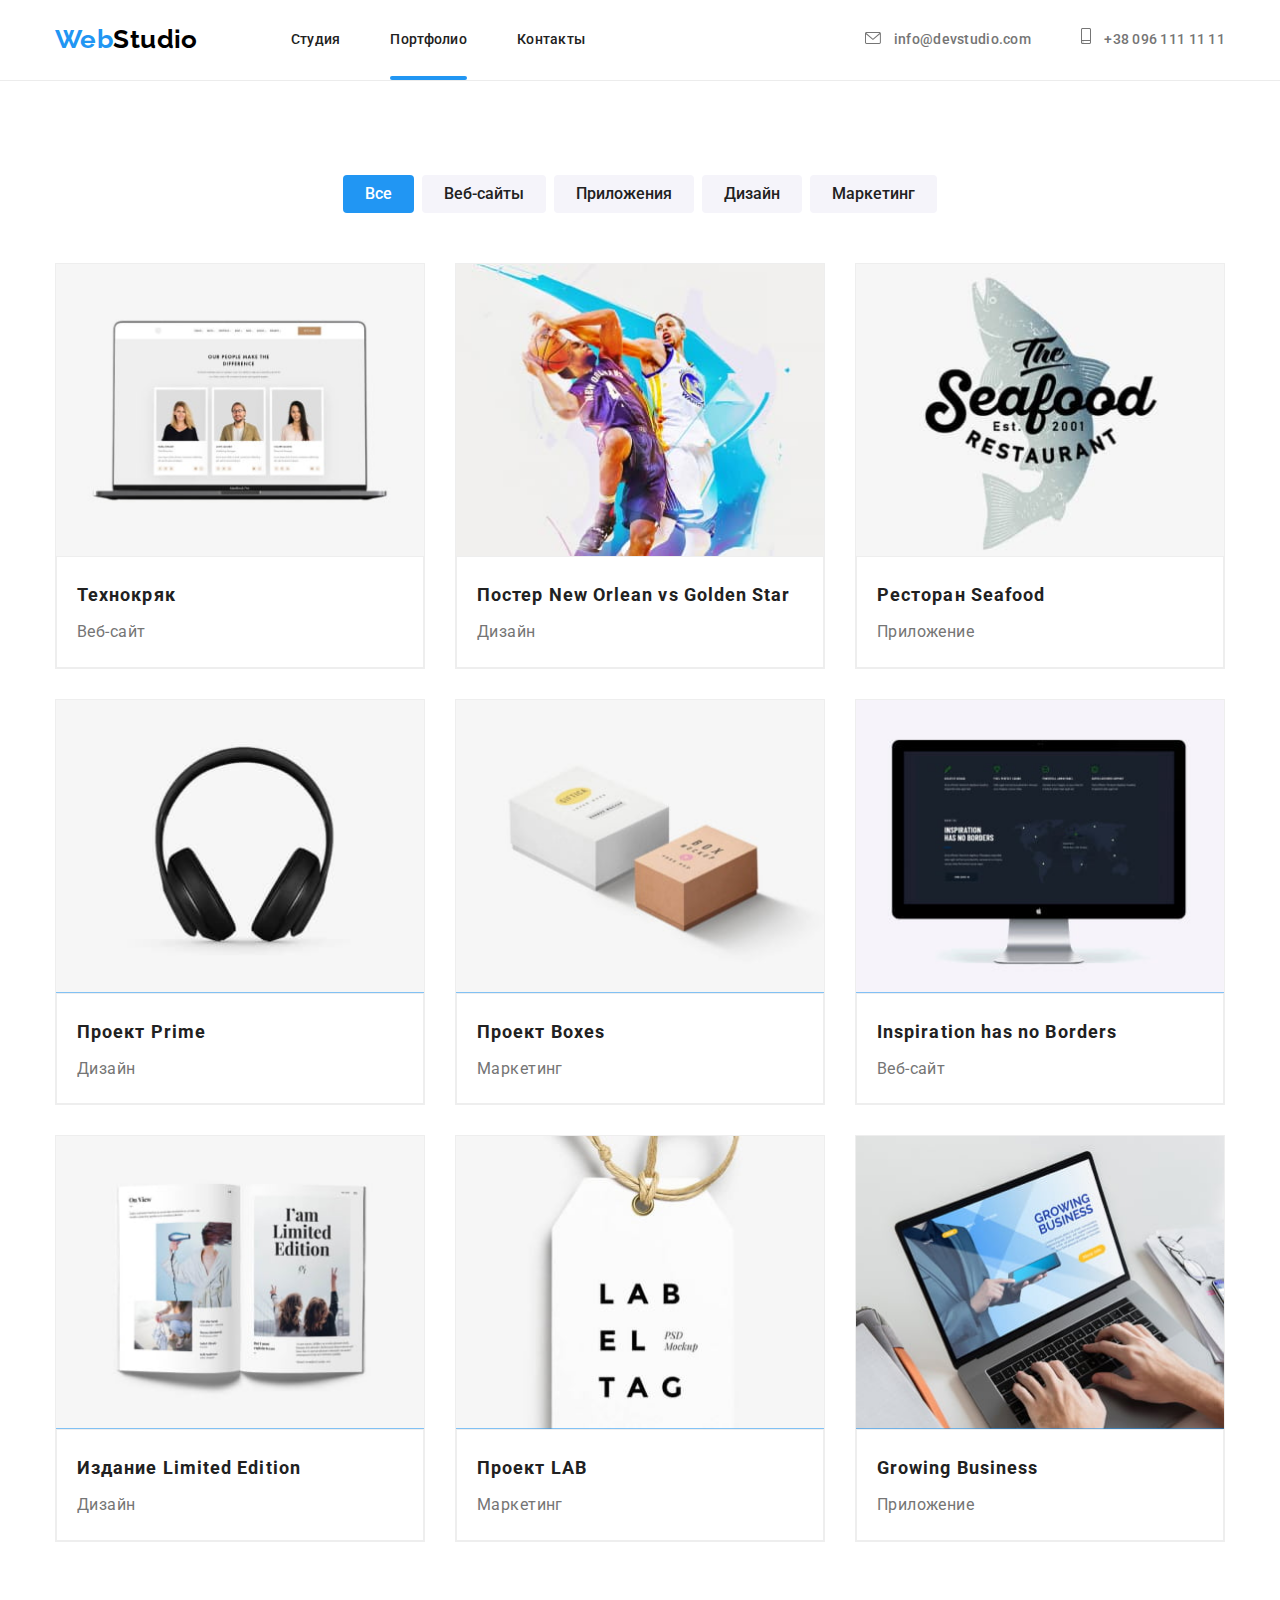
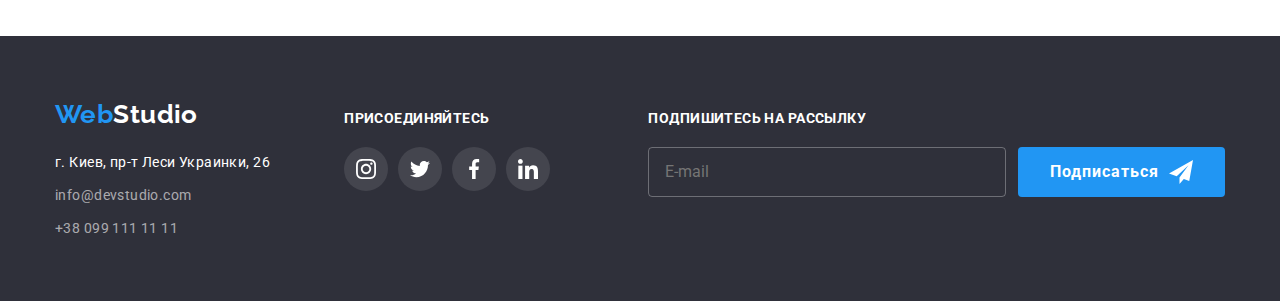
==== portfolio.html @ 7aaf007e "adds last files" ====
<!DOCTYPE html>
<html lang="ru">

<head>
    <meta charset="UTF-8">
    <meta http-equiv="X-UA-Compatible" content="IE=edge">
    <meta name="viewport" content="width=device-width, initial-scale=1.0">
    <title>Портфолио</title>
    <link rel="preconnect" href="https://fonts.gstatic.com">
    <link href="https://fonts.googleapis.com/css2?family=Raleway:wght@700&family=Roboto:wght@400;500;700;900&display=swap"
        rel="stylesheet" />
    <link rel="stylesheet" href="https://cdnjs.cloudflare.com/ajax/libs/modern-normalize/0.2.0/modern-normalize.min.css" />
    <link rel="stylesheet" href="./css/main.min.css" />
</head>

<body>
<!--Шапка сайта-->
<header class="header">
    <div class="container header-content">
        <nav class="all-nav">
            <a class="logo" href="./index.html"><span class="logo--web">Web</span>Studio</a>
            <ul class="list nav-list">
                <li class="nav-list__item"><a href="./index.html" class="nav-list__link link">Студия</a>
                </li>
                <li class="nav-list__item"><a href="./portfolio.html" class="nav-list__link link link--current">Портфолио</a></li>
                <li class="nav-list__item"><a href="" class="nav-list__link link">Контакты</a></li>
            </ul>
        </nav>

        <ul class="list contacts-list">
            <li class="contacts-list__item"><a class="contacts contacts-list__link" href="mailto:info@devstudio.com">
                    <svg class="contacts-list__icon" width="16px" height="12px">
                        <use href="./images/sprite.svg#icon-envelope"></use>
                    </svg>
                    info@devstudio.com</a></li>
            <li class="contacts-list__item"><a class="contacts contacts-list__link" href="tel:+380961111111">
                    <svg class="contacts-list__icon" width="10px" height="16px">
                        <use href="./images/sprite.svg#icon-tel"></use>
                    </svg>
                    +38 096 111 11 11</a></li>
        </ul>
    </div>
</header>

<main>
    <section class="section">
        <div class="container">
            <h1 class="visually-hidden">Портфолио</h1>
            <ul class="list filter">
                <li class="filter__item"><button class="button--filter button-current" type="button">Все</button></li>
                <li class="filter__item"><button class="button--filter" type="button">Веб-сайты</button></li>
                <li class="filter__item"><button class="button--filter" type="button">Приложения</button></li>
                <li class="filter__item"><button class="button--filter" type="button">Дизайн</button></li>
                <li class="filter__item"><button class="button--filter" type="button">Маркетинг</button></li>
            </ul>
            <ul class="list portfolio-list">
                <li class="portfolio">
                    <a class="portfolio__link" href="">
                        <div class="portfolio__img">
                            <img src="./images/portfolio/img1.jpg" alt="" width="370">
                        <div class="portfolio__overlay">
                            <p class="portfolio__overlay-text">
                                Технокряк это современная площадка распространения коронавируса. Компании используют эту платформу для цифрового
                                шпионажа и атак на защищённые сервера конкурентов.
                            </p>
                        </div>
                        </div>
                       
                        
                        <div class="portfolio__footer">
                            <h2 class="portfolio__name">Технокряк</h2>
                            <p class="portfolio__description">Веб-сайт</p>
                        </div>
                    </a>
                </li>
                <li class="portfolio">
                    <a class="portfolio__link" href="">
                        <div class="portfolio__img">
                            <img src="./images/portfolio/img2.jpg" alt="" width="370">
                            <div class="portfolio__overlay">
                                <p class="portfolio__overlay-text">
                                    Технокряк это современная площадка распространения коронавируса. Компании используют эту платформу для
                                    цифрового
                                    шпионажа и атак на защищённые сервера конкурентов.
                                </p>
                            </div>
                        </div>
                        <div class="portfolio__footer">
                            <h2 class="portfolio__name">Постер New Orlean vs Golden Star</h2>
                            <p class="portfolio__description">Дизайн</p>
                        </div>
                   </a>
                </li>
                <li class="portfolio">
                    <a class="portfolio__link" href="">
                        <div class="portfolio__img">
                            <img src="./images/portfolio/img3.jpg" alt="" width="370">
                            <div class="portfolio__overlay">
                                <p class="portfolio__overlay-text">
                                    Технокряк это современная площадка распространения коронавируса. Компании используют эту платформу для
                                    цифрового
                                    шпионажа и атак на защищённые сервера конкурентов.
                                </p>
                            </div>
                        </div>
                        <div class="portfolio__footer">
                            <h2 class="portfolio__name">Ресторан Seafood</h2>
                            <p class="portfolio__description">Приложение</p>
                        </div>
                       
                    </a>
                </li>
                <li class="portfolio">
                    <a class="portfolio__link" href="">
                        <div class="portfolio__img">
                            <img src="./images/portfolio/img4.jpg" alt="" width="370">
                            <div class="portfolio__overlay">
                                <p class="portfolio__overlay-text">
                                    Технокряк это современная площадка распространения коронавируса. Компании используют эту платформу для
                                    цифрового
                                    шпионажа и атак на защищённые сервера конкурентов.
                                </p>
                            </div>
                        </div>
                        <div class="portfolio__footer">
                            <h2 class="portfolio__name">Проект Prime</h2>
                            <p class="portfolio__description">Дизайн</p>
                        </div>
                        
                    </a>
                </li>
                <li class="portfolio">
                    <a class="portfolio__link" href="">
                        <div class="portfolio__img">
                            <img src="./images/portfolio/img5.jpg" alt="" width="370">
                            <div class="portfolio__overlay">
                                <p class="portfolio__overlay-text">
                                    Технокряк это современная площадка распространения коронавируса. Компании используют эту платформу для
                                    цифрового
                                    шпионажа и атак на защищённые сервера конкурентов.
                                </p>
                            </div>
                        </div>
                        <div class="portfolio__footer">
                            <h2 class="portfolio__name">Проект Boxes</h2>
                            <p class="portfolio__description">Маркетинг</p>
                        </div>
                        
                    </a>
                </li>
                <li class="portfolio">
                    <a class="portfolio__link" href="">
                        <div class="portfolio__img">
                            <img src="./images/portfolio/img6.jpg" alt="" width="370">
                            <div class="portfolio__overlay">
                                <p class="portfolio__overlay-text">
                                    Технокряк это современная площадка распространения коронавируса. Компании используют эту платформу для
                                    цифрового
                                    шпионажа и атак на защищённые сервера конкурентов.
                                </p>
                            </div>
                        </div>
                        <div class="portfolio__footer">
                            <h2 class="portfolio__name">Inspiration has no Borders</h2>
                            <p class="portfolio__description">Веб-сайт</p>
                        </div>
                        
                    </a>
                </li>
                <li class="portfolio">
                    <a class="portfolio__link" href="">
                        <div class="portfolio__img">
                            <img src="./images/portfolio/img7.jpg" alt="" width="370">
                            <div class="portfolio__overlay">
                                <p class="portfolio__overlay-text">
                                    Технокряк это современная площадка распространения коронавируса. Компании используют эту платформу для
                                    цифрового
                                    шпионажа и атак на защищённые сервера конкурентов.
                                </p>
                            </div>
                        </div>
                        <div class="portfolio__footer">
                            <h2 class="portfolio__name">Издание Limited Edition</h2>
                            <p class="portfolio__description">Дизайн</p>
                        </div>
                        
                    </a>
                </li>
                <li class="portfolio">
                    <a class="portfolio__link" href="">
                        <div class="portfolio__img">
                            <img src="./images/portfolio/img8.jpg" alt="" width="370">
                            <div class="portfolio__overlay">
                                <p class="portfolio__overlay-text">
                                    Технокряк это современная площадка распространения коронавируса. Компании используют эту платформу для
                                    цифрового
                                    шпионажа и атак на защищённые сервера конкурентов.
                                </p>
                            </div>
                        </div>
                        <div class="portfolio__footer">
                            <h2 class="portfolio__name">Проект LAB</h2>
                            <p class="portfolio__description">Маркетинг</p>
                        </div>
                        
                    </a>
                </li>
                <li class="portfolio">
                    <a class="portfolio__link" href="">
                        <div class="portfolio__img">
                            <img src="./images/portfolio/img9.jpg" alt="" width="370">
                            <div class="portfolio__overlay">
                                <p class="portfolio__overlay-text">
                                    Технокряк это современная площадка распространения коронавируса. Компании используют эту платформу для
                                    цифрового
                                    шпионажа и атак на защищённые сервера конкурентов.
                                </p>
                            </div>
                        </div>
                        <div class="portfolio__footer">
                            <h2 class="portfolio__name">Growing Business</h2>
                            <p class="portfolio__description">Приложение</p>
                        </div>
                        
                    </a>
                </li>
            </ul>
        </div>
    </section>
</main>


<!--Подвал сайта-->
<footer class="footer">
    <div class="container our-contacts">
        <div>
            <a class="logo--footer" href="./index.html"><span class="logo--web">Web</span>Studio</a>
            <address class="address">г. Киев, пр-т Леси Украинки, 26</address>
            <ul class="list">
                <li class="address__item"><a class="address__contacts"
                        href="mailto:info@devstudio.com">info@devstudio.com</a>
                </li>
                <li class="address__item"><a class="address__contacts" href="tel:+380991111111">+38 099 111 11 11</a>
                </li>
            </ul>
        </div>
        <div class="social-networks">
            <h2 class="join">присоединяйтесь</h2>
            <ul class="list social-networks__list">
                <li class="social-networks__item">
                    <a class="social-networks__link" href="" aria-label="Ссылка на instagram" target="blank"
                        rel="noreferrer noopener">
                        <svg class="social-networks__icon" width="20px" height="20px">
                            <use href="./images/sprite.svg#icon-instagram-2"></use>
                        </svg>
                    </a>
                </li>
                <li class="social-networks__item">
                    <a class="social-networks__link" href="" aria-label="Ссылка на twitter" target="blank"
                        rel="noreferrer noopener">
                        <svg class="social-networks__icon" width="20px" height="20px">
                            <use href="./images/sprite.svg#icon-twitter-2"></use>
                        </svg>
                    </a>
                </li>
                <li class="social-networks__item">
                    <a class="social-networks__link" href="" aria-label="Ссылка на facebook" target="blank"
                        rel="noreferrer noopener">
                        <svg class="social-networks__icon" width="20px" height="20px">
                            <use href="./images/sprite.svg#icon-facebook-2"></use>
                        </svg>
                    </a>
                </li>
                <li class="social-networks__item">
                    <a class="social-networks__link" href="" aria-label="Ссылка на linkedin" target="blank"
                        rel="noreferrer noopener">
                        <svg class="social-networks__icon" width="20px" height="20px">
                            <use href="./images/sprite.svg#icon-linkedin-2"></use>
                        </svg>
                    </a>
                </li>
            </ul>

        </div>
        <div class="subscribe">
            <h2 class="join"> Подпишитесь на рассылку</h2>
            <form class="subs-form">
                <input class="subs-form__input" type="email" name="email" placeholder="E-mail" required />
                <button class="button button--subs" type="submit">Подписаться
                    <svg class="subs-form__icon" width="24px" height="24px">
                        <use href="./images/second-sprite.svg#icon-send"></use>
                    </svg>

                </button>

            </form>
        </div>
    </div>
</footer>
</body>

</html>
---- css/main.min.css ----
:root{--main-text-color: #757575;--title-color: #212121;--background-text-color: #ffffff;--special-text-color: #2196f3;--white-bg-color: #ffffff;--dark-bg-color: #2f303a;--second-bg-color: #f5f4fa;--third-bg-color: #2196f3;--icon-color: #afb1b8}html{box-sizing:border-box}*,*::before,*::after{box-sizing:inherit}body{font-family:'Roboto', sans-serif;font-style:normal;font-weight:400;font-size:14px;line-height:1.71;letter-spacing:0.03em;background-color:var(--white-bg-color);color:var(--main-text-color)}h1,h2,h3,h4,h5,h6,p{margin-top:0}p{margin:0}img{display:block;max-width:100%;height:auto}a{text-decoration:none;color:var(--main-text-color)}.visually-hidden{position:absolute !important;clip:rect(1px 1px 1px 1px);clip:rect(1px, 1px, 1px, 1px);padding:0 !important;border:0 !important;height:1px !important;width:1px !important;overflow:hidden;margin:0}.list{margin-top:0;margin-bottom:0;padding-left:0;list-style:none}.hero__title,.benefits-list__header{text-transform:uppercase}.container{width:1200px;padding-right:15px;padding-left:15px;margin-right:auto;margin-left:auto}.section{padding-top:94px;padding-bottom:94px}.section-title{font-size:36px;line-height:1.16;text-align:center;margin-bottom:50px;color:var(--title-color)}.header{border-bottom:1px solid #ececec}.header-content{display:flex;align-items:center}.all-nav{display:flex}.nav-list{display:flex;margin-left:93px}.nav-list__link{display:block;padding-top:32px;padding-bottom:32px}.nav-list__item:not(:last-child){margin-right:50px}.link{color:var(--title-color);transition:color 250ms cubic-bezier(0.4, 0, 0.2, 1)}.link--current{position:relative}.link--current::after{position:absolute;left:0;bottom:0;content:'';width:100%;height:4px;background-color:var(--third-bg-color);border-radius:2px}.contacts-list{display:flex;margin-left:auto}.contacts-list__item:not(:last-child){margin-right:50px}.link,.contacts{font-weight:500;font-size:14px;line-height:1.14;letter-spacing:0.02em;text-decoration:none}.link:hover,.link:focus,.contacts:hover,.contacts:focus{color:var(--special-text-color)}.contacts-list__link{color:inherit;padding-top:32px;padding-bottom:32px;transition:color 250ms cubic-bezier(0.4, 0, 0.2, 1)}.contacts-list__icon{margin-right:10px;display:inline-flex;fill:currentColor;transition:fill 250ms cubic-bezier(0.4, 0, 0.2, 1)}.contacts-list__icon:hover,.contacts-list__icon:focus{fill:var(--special-text-color)}.logo{display:block;padding-top:24px;padding-bottom:25px;color:#000000}.logo--web{color:var(--special-text-color)}.logo--footer{color:var(--white-bg-color)}.logo,.logo--footer{font-family:'Raleway', sans-serif;font-weight:700;font-size:26px;line-height:1.19;text-decoration:none}.hero{text-align:center;padding-top:200px;padding-bottom:200px;background-color:var(--dark-bg-color)}.overlay{max-width:1600px;height:600px;background-image:linear-gradient(to right, rgba(47,48,58,0.4), rgba(47,48,58,0.4)),url(../images/bg-img.jpg);background-position:center;margin-left:auto;margin-right:auto}.hero__title{font-weight:900;font-size:44px;line-height:1.36;text-align:center;letter-spacing:0.06em;color:var(--background-text-color);width:696px;margin:0 auto 30px}.benefits-list{display:flex}.benefits-list__item{width:270px}.benefits-list__item::before{content:'';display:block;height:120px;background-size:70px 70px;background-repeat:no-repeat;background-position:center;background-color:var(--second-bg-color);margin-bottom:30px}.benefits-list__item:not(:last-child){margin-right:30px}.icon-antenna::before{background-image:url(../images/icons/antenna.svg)}.icon-clock::before{background-image:url(../images/icons/clock.svg)}.icon-diagram::before{background-image:url(../images/icons/diagram.svg)}.icon-astronaut::before{background-image:url(../images/icons/astronaut.svg)}.benefits-list__header{font-size:14px;line-height:1.14;margin-bottom:10px;color:var(--title-color)}.work-examples{padding-bottom:94px}.work-examples__list{display:flex}.work-examples__item:not(:last-child){margin-right:30px}.work-examples__item{position:relative}.work-examples__text-box{position:absolute;width:370px;height:70px;bottom:0;left:0;background-color:rgba(47,48,58,0.8)}.work-examples__text{font-weight:bold;font-size:14px;line-height:1.14;text-align:center;text-transform:uppercase;color:var(--background-text-color);padding-top:27px;padding-bottom:27px}.team__list{display:flex}.team__item{background-color:var(--white-bg-color);text-align:center;box-shadow:0px 1px 3px rgba(0,0,0,0.12),0px 1px 1px rgba(0,0,0,0.14),0px 2px 1px rgba(0,0,0,0.2);border-radius:0px 0px 4px 4px}.team__item:not(:last-child){margin-right:30px}.team__name{font-weight:500;font-size:16px;padding-bottom:10px;margin:0;color:var(--title-color)}.team__position{font-size:16px}.team__footer{padding-top:30px;padding-bottom:30px}.team{background-color:var(--second-bg-color)}.team__name,.team__position{line-height:1.18;text-align:center}.social-links{margin-top:16px;display:inline-flex}.social-links__link{display:flex;justify-content:center;align-items:center;width:44px;height:44px;border-radius:50%;transition:background-color 250ms cubic-bezier(0.4, 0, 0.2, 1)}.social-links__link:hover,.social-links__link:focus{background-color:var(--third-bg-color);outline:none}.social-links__icon{fill:var(--icon-color);transition:fill 250ms cubic-bezier(0.4, 0, 0.2, 1)}.social-links__item:not(:last-child){margin-right:10px}.social-links__link:hover .social-links__icon,.social-links__link:focus .social-links__icon{fill:var(--white-bg-color);outline:none}.clients-list{display:flex}.clients-list__link{display:flex;justify-content:center;align-items:center;width:170px;height:90px;border:1px solid var(--icon-color);border-radius:4px;transition:border 250ms cubic-bezier(0.4, 0, 0.2, 1)}.clients-list__link:hover,.clients-list__link:focus{border:1px solid var(--third-bg-color);outline:none}.clients-list__icon{fill:var(--icon-color);transition:fill 250ms cubic-bezier(0.4, 0, 0.2, 1)}.clients-list__item:not(:last-child){margin-right:30px}.clients-list__link:hover .clients-list__icon,.clients-list__link:focus .clients-list__icon{fill:var(--third-bg-color)}.footer{padding-top:60px;padding-bottom:60px;background-color:var(--dark-bg-color)}.join{font-size:14px;line-height:1.14;text-transform:uppercase;margin-bottom:20px;color:var(--background-text-color)}.address{font-style:normal;color:var(--background-text-color);margin-top:20px}.address__contacts{color:rgba(255,255,255,0.6);text-decoration:none;transition:color 250ms cubic-bezier(0.4, 0, 0.2, 1)}.address__contacts:hover,.address__contacts:focus{color:var(--special-text-color)}.address__item{margin-top:9px}.our-contacts{display:flex;align-items:baseline;justify-content:space-between}.social-networks{margin-left:70px;padding-top:15px}.social-networks__list{display:inline-flex}.social-networks__link{display:flex;justify-content:center;align-items:center;width:44px;height:44px;border-radius:50%;background-color:rgba(255,255,255,0.1);transition:background-color 250ms cubic-bezier(0.4, 0, 0.2, 1)}.social-networks__link:hover,.social-networks__link:focus{background-color:var(--third-bg-color)}.social-networks__item:not(:last-child){margin-right:10px}.social-networks__icon,.subs-form__icon{fill:var(--white-bg-color)}.subscribe{margin-left:94px;padding-top:15px}.subs-form{display:flex}.subs-form__input{margin-right:12px;padding-bottom:15px;padding-top:15px;padding-left:16px;width:358px;height:50px;font-size:16px;line-height:1.25;background-color:transparent;color:var(--background-text-color);border:1px solid rgba(255,255,255,0.3);border-radius:4px}.button--subs{display:flex;align-items:center}.subs-form__icon{margin-left:10px}.backdrop{position:fixed;top:0;left:0;width:100%;height:100%;background-color:rgba(0,0,0,0.2);opacity:1;transition:opacity 250ms cubic-bezier(0.4, 0, 0.2, 1)}.backdrop.is-hidden{opacity:0;pointer-events:none}.backdrop.is-hidden .modal{transform:translate(-50%, 100%);opacity:0}.modal{position:absolute;width:528px;height:581px;left:50%;top:50%;transform:translate(-50%, -50%);opacity:1;background-color:var(--white-bg-color);box-shadow:0px 1px 3px rgba(0,0,0,0.12),0px 1px 1px rgba(0,0,0,0.14),0px 2px 1px rgba(0,0,0,0.2);border-radius:4px;transition:opacity 250ms cubic-bezier(0.4, 0, 0.2, 1),transform 250ms cubic-bezier(0.4, 0, 0.2, 1)}.button--close{position:absolute;top:0;right:0;width:30px;height:30px;background-color:var(--white-bg-color);border:1px solid rgba(0,0,0,0.1);border-radius:50%;margin-left:auto;margin-right:8px;margin-top:8px}.button--close:hover,.button--close:focus{cursor:pointer}.close{color:#000000}.button--close:hover .close,.button--close:focus .close{color:var(--background-text-color)}.main-form{position:relative;align-items:center;padding:40px}.main-form__header{font-weight:bold;font-size:20px;line-height:1.15;text-align:center;color:#212121;margin-bottom:12px}.main-form__item{display:flex;flex-direction:column}.main-form__label{font-size:12px;line-height:1.16;letter-spacing:0.01em;color:#757575}.main-form__field{position:relative;margin-top:4px;margin-bottom:10px}.main-form__field:focus-within{fill:var(--third-bg-color)}.main-form__input:focus-within,textarea{border:1px solid #2196f3;outline-color:#2196f3}.main-form__icon{position:absolute;top:50%;left:12px;transform:translateY(-50%);transition:fill 250ms cubic-bezier(0.4, 0, 0.2, 1)}.main-form__input{width:100%;height:40px;padding-left:42px;border:1px solid rgba(33,33,33,0.2);box-sizing:border-box;border-radius:4px;transition:all 250ms cubic-bezier(0.4, 0, 0.2, 1)}textarea{width:100%;border-width:2px;border-radius:4px;padding:12px 16px;border-color:rgba(33,33,33,0.2);resize:none;margin-top:4px;margin-bottom:20px}textarea:placeholder-shown{font-size:14px;line-height:1.14;letter-spacing:0.01em;color:rgba(117,117,117,0.5)}.agreement{display:flex;flex-direction:column;align-items:center}.agreement__label{display:flex;align-items:center}.agreement__link{color:var(--special-text-color);text-decoration:underline}.agreement-text{margin-left:7px}.btn--send{margin-top:30px}.checkbox{position:absolute;width:1px;height:1px;margin:-1px;border:0;padding:0;clip:rect(0 0 0 0);overflow:hidden}.agreement__icon{display:inline-block;width:16px;height:15px;background-image:url(../images/icons/rect.svg);background-size:contain;background-origin:border-box;transition:all 250ms cubic-bezier(0.4, 0, 0.2, 1)}.checkbox:checked+.agreement__icon{display:inline-block;width:16px;height:15px;border-radius:4px;background-color:var(--third-bg-color);background-image:url(../images/icons/icon-check.svg);background-size:contain;background-origin:border-box}.filter{display:flex;justify-content:center;margin-bottom:50px}.filter__item{outline:none}.filter__item:not(:last-child){margin-right:8px}.portfolio-list{display:flex;flex-wrap:wrap;margin-right:-30px;margin-bottom:-30px}.portfolio{width:370px;margin-right:30px;margin-bottom:30px;flex-basis:calc((100% - 90px) / 3);border:1px solid #eeeeee;background:#ffffff;transition:box-shadow 250ms cubic-bezier(0.4, 0, 0.2, 1)}.portfolio:nth-child(3n){margin-right:0px}.portfolio__img{position:relative;overflow:hidden}.portfolio__overlay{display:inline-block;position:absolute;width:100%;height:100%;top:0;left:0;transform:translateY(100%);background-color:rgba(33,150,243,0.9);transition:transform 250ms cubic-bezier(0.4, 0, 0.2, 1)}.portfolio__overlay-text{font-size:18px;line-height:1.55;color:var(--background-text-color);padding:63px 24px 63px 24px}.portfolio:hover .portfolio__overlay,.portfolio:focus .portfolio__overlay{transform:translateY(0)}.portfolio__footer{border:1px solid #eeeeee;padding:20px 24px 20px 20px}.portfolio__name{font-size:18px;line-height:2;letter-spacing:0.06em;color:var(--title-color);margin-bottom:4px}.portfolio__description{font-size:16px;line-height:1.87}.portfolio:hover,.portfolio:focus,.portfolio__link:hover,.portfolio__link:focus{box-shadow:0px 1px 1px rgba(0,0,0,0.12),0px 4px 4px rgba(0,0,0,0.06),1px 4px 6px rgba(0,0,0,0.16)}.button--order,.button--subs,.btn--send{font-weight:700;font-size:16px;line-height:1.87;text-align:center;letter-spacing:0.06em;color:var(--background-text-color);background-color:var(--third-bg-color);padding:10px 32px 10px 32px;border:none;border-radius:4px;transition:box-shadow 250ms cubic-bezier(0.4, 0, 0.2, 1)}.button--filter{font-weight:500;font-size:16px;line-height:1.62;text-align:center;color:var(--title-color);background-color:var(--second-bg-color);padding:6px 22px 6px 22px;border:none;border-radius:4px;outline:none;transition:box-shadow 250ms cubic-bezier(0.4, 0, 0.2, 1)}.button-current{color:var(--background-text-color);background-color:var(--third-bg-color)}.button,.button--filter{cursor:pointer}.button--filter:hover,.button--filter:focus{box-shadow:0px 1px 1px rgba(0,0,0,0.12),0px 4px 4px rgba(0,0,0,0.06),1px 4px 6px rgba(0,0,0,0.16)}button:focus,button:hover{background-color:var(--third-bg-color);color:var(--background-text-color);box-shadow:0px 4px 4px rgba(0,0,0,0.15)}
/*# sourceMappingURL=main.min.css.map */
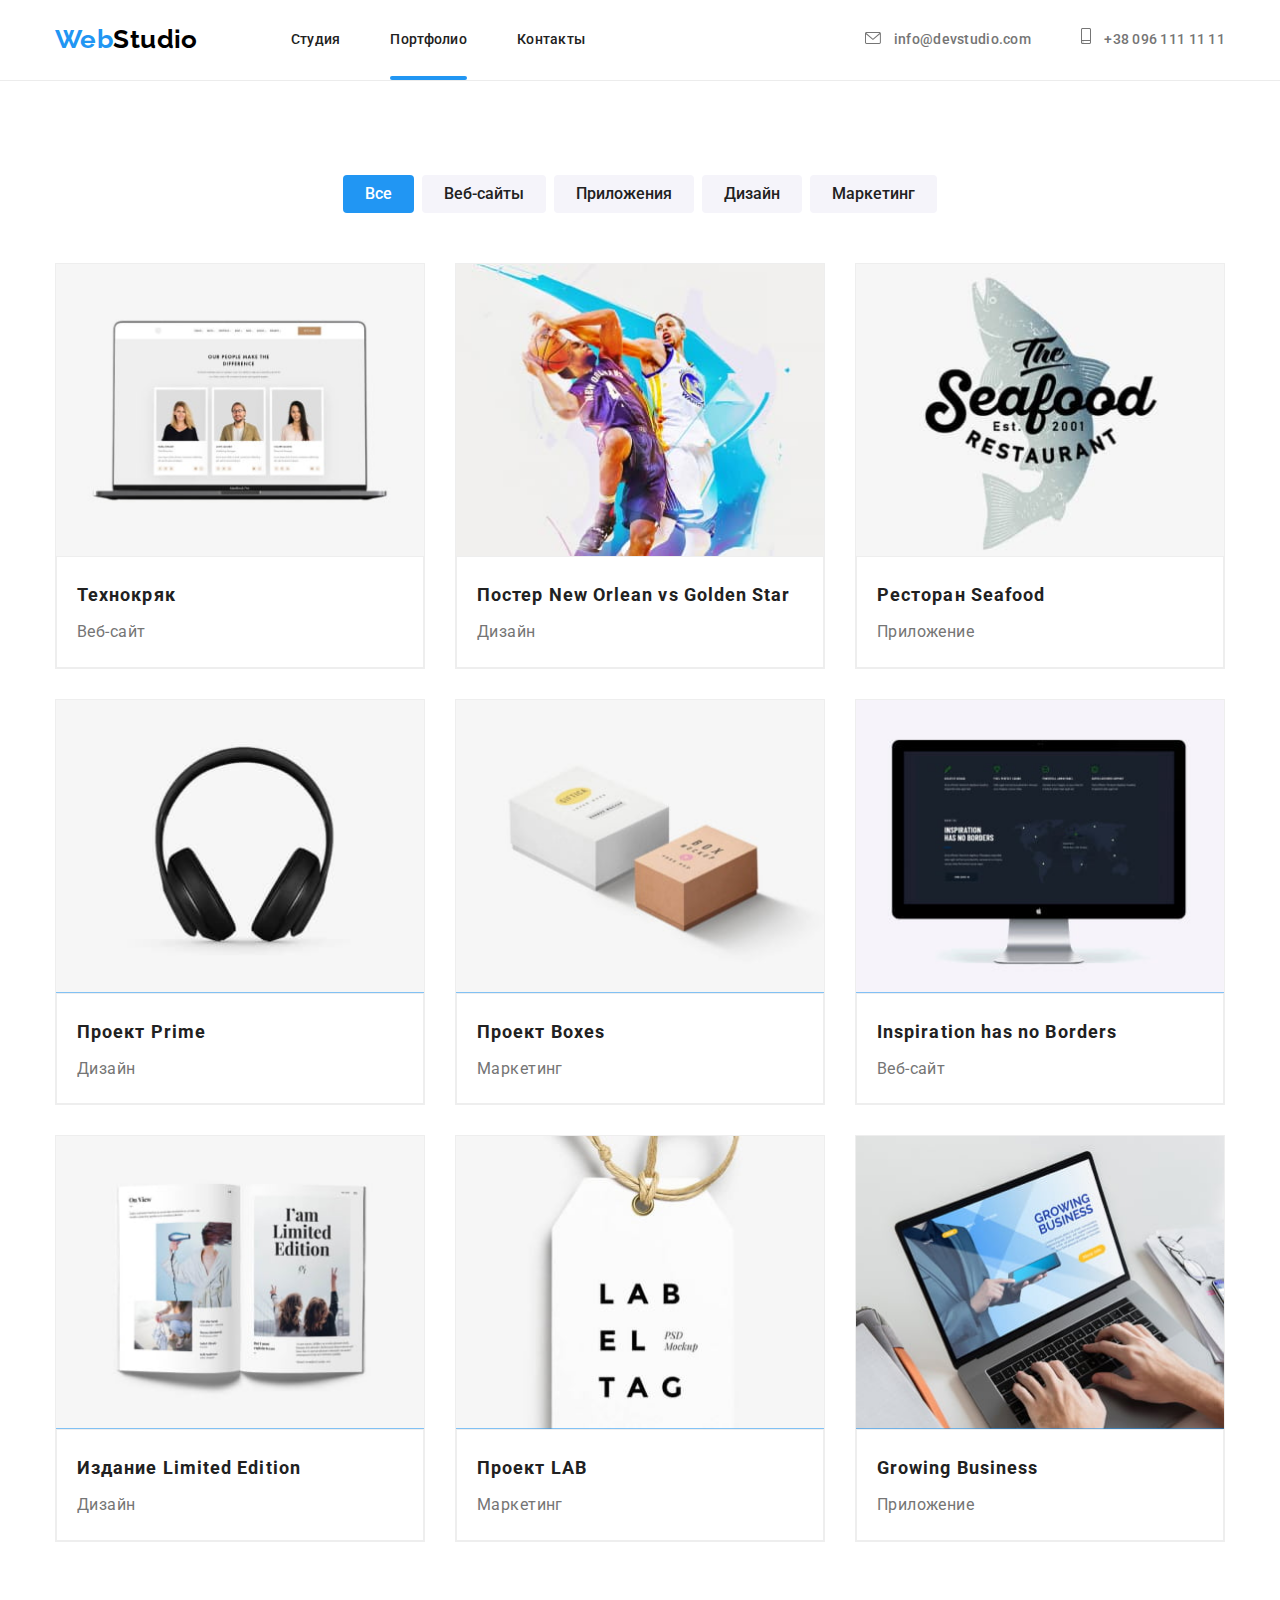
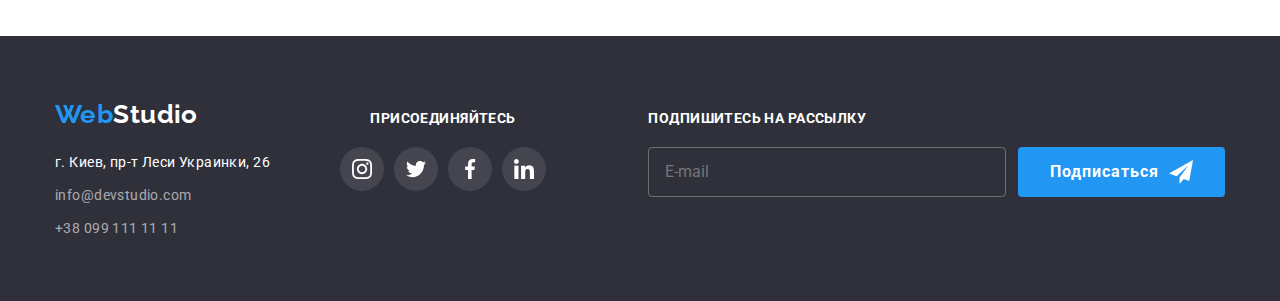
==== commit fb70ecbb: "team + footer" ====
--- a/portfolio.html
+++ b/portfolio.html
@@ -23,7 +23,7 @@
                 <li class="nav-list__item"><a href="./index.html" class="nav-list__link link">Студия</a>
                 </li>
                 <li class="nav-list__item"><a href="./portfolio.html" class="nav-list__link link link--current">Портфолио</a></li>
-                <li class="nav-list__item"><a href="" class="nav-list__link link">Контакты</a></li>
+                <li class="nav-list__item"><a href="#our-contacts" class="nav-list__link link">Контакты</a></li>
             </ul>
         </nav>
 
@@ -232,8 +232,8 @@
 
 <!--Подвал сайта-->
 <footer class="footer">
-    <div class="container our-contacts">
-        <div>
+    <div class="container our-contacts" id="our-contacts">
+        <div class="footer__info">
             <a class="logo--footer" href="./index.html"><span class="logo--web">Web</span>Studio</a>
             <address class="address">г. Киев, пр-т Леси Украинки, 26</address>
             <ul class="list">
--- a/css/main.min.css
+++ b/css/main.min.css
@@ -1,2 +1,2 @@
-:root{--main-text-color: #757575;--title-color: #212121;--background-text-color: #ffffff;--special-text-color: #2196f3;--white-bg-color: #ffffff;--dark-bg-color: #2f303a;--second-bg-color: #f5f4fa;--third-bg-color: #2196f3;--icon-color: #afb1b8}html{box-sizing:border-box}*,*::before,*::after{box-sizing:inherit}body{font-family:'Roboto', sans-serif;font-style:normal;font-weight:400;font-size:14px;line-height:1.71;letter-spacing:0.03em;background-color:var(--white-bg-color);color:var(--main-text-color)}h1,h2,h3,h4,h5,h6,p{margin-top:0}p{margin:0}img{display:block;max-width:100%;height:auto}a{text-decoration:none;color:var(--main-text-color)}.visually-hidden{position:absolute !important;clip:rect(1px 1px 1px 1px);clip:rect(1px, 1px, 1px, 1px);padding:0 !important;border:0 !important;height:1px !important;width:1px !important;overflow:hidden;margin:0}.list{margin-top:0;margin-bottom:0;padding-left:0;list-style:none}.hero__title,.benefits-list__header{text-transform:uppercase}.container{width:1200px;padding-right:15px;padding-left:15px;margin-right:auto;margin-left:auto}.section{padding-top:94px;padding-bottom:94px}.section-title{font-size:36px;line-height:1.16;text-align:center;margin-bottom:50px;color:var(--title-color)}.header{border-bottom:1px solid #ececec}.header-content{display:flex;align-items:center}.all-nav{display:flex}.nav-list{display:flex;margin-left:93px}.nav-list__link{display:block;padding-top:32px;padding-bottom:32px}.nav-list__item:not(:last-child){margin-right:50px}.link{color:var(--title-color);transition:color 250ms cubic-bezier(0.4, 0, 0.2, 1)}.link--current{position:relative}.link--current::after{position:absolute;left:0;bottom:0;content:'';width:100%;height:4px;background-color:var(--third-bg-color);border-radius:2px}.contacts-list{display:flex;margin-left:auto}.contacts-list__item:not(:last-child){margin-right:50px}.link,.contacts{font-weight:500;font-size:14px;line-height:1.14;letter-spacing:0.02em;text-decoration:none}.link:hover,.link:focus,.contacts:hover,.contacts:focus{color:var(--special-text-color)}.contacts-list__link{color:inherit;padding-top:32px;padding-bottom:32px;transition:color 250ms cubic-bezier(0.4, 0, 0.2, 1)}.contacts-list__icon{margin-right:10px;display:inline-flex;fill:currentColor;transition:fill 250ms cubic-bezier(0.4, 0, 0.2, 1)}.contacts-list__icon:hover,.contacts-list__icon:focus{fill:var(--special-text-color)}.logo{display:block;padding-top:24px;padding-bottom:25px;color:#000000}.logo--web{color:var(--special-text-color)}.logo--footer{color:var(--white-bg-color)}.logo,.logo--footer{font-family:'Raleway', sans-serif;font-weight:700;font-size:26px;line-height:1.19;text-decoration:none}.hero{text-align:center;padding-top:200px;padding-bottom:200px;background-color:var(--dark-bg-color)}.overlay{max-width:1600px;height:600px;background-image:linear-gradient(to right, rgba(47,48,58,0.4), rgba(47,48,58,0.4)),url(../images/bg-img.jpg);background-position:center;margin-left:auto;margin-right:auto}.hero__title{font-weight:900;font-size:44px;line-height:1.36;text-align:center;letter-spacing:0.06em;color:var(--background-text-color);width:696px;margin:0 auto 30px}.benefits-list{display:flex}.benefits-list__item{width:270px}.benefits-list__item::before{content:'';display:block;height:120px;background-size:70px 70px;background-repeat:no-repeat;background-position:center;background-color:var(--second-bg-color);margin-bottom:30px}.benefits-list__item:not(:last-child){margin-right:30px}.icon-antenna::before{background-image:url(../images/icons/antenna.svg)}.icon-clock::before{background-image:url(../images/icons/clock.svg)}.icon-diagram::before{background-image:url(../images/icons/diagram.svg)}.icon-astronaut::before{background-image:url(../images/icons/astronaut.svg)}.benefits-list__header{font-size:14px;line-height:1.14;margin-bottom:10px;color:var(--title-color)}.work-examples{padding-bottom:94px}.work-examples__list{display:flex}.work-examples__item:not(:last-child){margin-right:30px}.work-examples__item{position:relative}.work-examples__text-box{position:absolute;width:370px;height:70px;bottom:0;left:0;background-color:rgba(47,48,58,0.8)}.work-examples__text{font-weight:bold;font-size:14px;line-height:1.14;text-align:center;text-transform:uppercase;color:var(--background-text-color);padding-top:27px;padding-bottom:27px}.team__list{display:flex}.team__item{background-color:var(--white-bg-color);text-align:center;box-shadow:0px 1px 3px rgba(0,0,0,0.12),0px 1px 1px rgba(0,0,0,0.14),0px 2px 1px rgba(0,0,0,0.2);border-radius:0px 0px 4px 4px}.team__item:not(:last-child){margin-right:30px}.team__name{font-weight:500;font-size:16px;padding-bottom:10px;margin:0;color:var(--title-color)}.team__position{font-size:16px}.team__footer{padding-top:30px;padding-bottom:30px}.team{background-color:var(--second-bg-color)}.team__name,.team__position{line-height:1.18;text-align:center}.social-links{margin-top:16px;display:inline-flex}.social-links__link{display:flex;justify-content:center;align-items:center;width:44px;height:44px;border-radius:50%;transition:background-color 250ms cubic-bezier(0.4, 0, 0.2, 1)}.social-links__link:hover,.social-links__link:focus{background-color:var(--third-bg-color);outline:none}.social-links__icon{fill:var(--icon-color);transition:fill 250ms cubic-bezier(0.4, 0, 0.2, 1)}.social-links__item:not(:last-child){margin-right:10px}.social-links__link:hover .social-links__icon,.social-links__link:focus .social-links__icon{fill:var(--white-bg-color);outline:none}.clients-list{display:flex}.clients-list__link{display:flex;justify-content:center;align-items:center;width:170px;height:90px;border:1px solid var(--icon-color);border-radius:4px;transition:border 250ms cubic-bezier(0.4, 0, 0.2, 1)}.clients-list__link:hover,.clients-list__link:focus{border:1px solid var(--third-bg-color);outline:none}.clients-list__icon{fill:var(--icon-color);transition:fill 250ms cubic-bezier(0.4, 0, 0.2, 1)}.clients-list__item:not(:last-child){margin-right:30px}.clients-list__link:hover .clients-list__icon,.clients-list__link:focus .clients-list__icon{fill:var(--third-bg-color)}.footer{padding-top:60px;padding-bottom:60px;background-color:var(--dark-bg-color)}.join{font-size:14px;line-height:1.14;text-transform:uppercase;margin-bottom:20px;color:var(--background-text-color)}.address{font-style:normal;color:var(--background-text-color);margin-top:20px}.address__contacts{color:rgba(255,255,255,0.6);text-decoration:none;transition:color 250ms cubic-bezier(0.4, 0, 0.2, 1)}.address__contacts:hover,.address__contacts:focus{color:var(--special-text-color)}.address__item{margin-top:9px}.our-contacts{display:flex;align-items:baseline;justify-content:space-between}.social-networks{margin-left:70px;padding-top:15px}.social-networks__list{display:inline-flex}.social-networks__link{display:flex;justify-content:center;align-items:center;width:44px;height:44px;border-radius:50%;background-color:rgba(255,255,255,0.1);transition:background-color 250ms cubic-bezier(0.4, 0, 0.2, 1)}.social-networks__link:hover,.social-networks__link:focus{background-color:var(--third-bg-color)}.social-networks__item:not(:last-child){margin-right:10px}.social-networks__icon,.subs-form__icon{fill:var(--white-bg-color)}.subscribe{margin-left:94px;padding-top:15px}.subs-form{display:flex}.subs-form__input{margin-right:12px;padding-bottom:15px;padding-top:15px;padding-left:16px;width:358px;height:50px;font-size:16px;line-height:1.25;background-color:transparent;color:var(--background-text-color);border:1px solid rgba(255,255,255,0.3);border-radius:4px}.button--subs{display:flex;align-items:center}.subs-form__icon{margin-left:10px}.backdrop{position:fixed;top:0;left:0;width:100%;height:100%;background-color:rgba(0,0,0,0.2);opacity:1;transition:opacity 250ms cubic-bezier(0.4, 0, 0.2, 1)}.backdrop.is-hidden{opacity:0;pointer-events:none}.backdrop.is-hidden .modal{transform:translate(-50%, 100%);opacity:0}.modal{position:absolute;width:528px;height:581px;left:50%;top:50%;transform:translate(-50%, -50%);opacity:1;background-color:var(--white-bg-color);box-shadow:0px 1px 3px rgba(0,0,0,0.12),0px 1px 1px rgba(0,0,0,0.14),0px 2px 1px rgba(0,0,0,0.2);border-radius:4px;transition:opacity 250ms cubic-bezier(0.4, 0, 0.2, 1),transform 250ms cubic-bezier(0.4, 0, 0.2, 1)}.button--close{position:absolute;top:0;right:0;width:30px;height:30px;background-color:var(--white-bg-color);border:1px solid rgba(0,0,0,0.1);border-radius:50%;margin-left:auto;margin-right:8px;margin-top:8px}.button--close:hover,.button--close:focus{cursor:pointer}.close{color:#000000}.button--close:hover .close,.button--close:focus .close{color:var(--background-text-color)}.main-form{position:relative;align-items:center;padding:40px}.main-form__header{font-weight:bold;font-size:20px;line-height:1.15;text-align:center;color:#212121;margin-bottom:12px}.main-form__item{display:flex;flex-direction:column}.main-form__label{font-size:12px;line-height:1.16;letter-spacing:0.01em;color:#757575}.main-form__field{position:relative;margin-top:4px;margin-bottom:10px}.main-form__field:focus-within{fill:var(--third-bg-color)}.main-form__input:focus-within,textarea{border:1px solid #2196f3;outline-color:#2196f3}.main-form__icon{position:absolute;top:50%;left:12px;transform:translateY(-50%);transition:fill 250ms cubic-bezier(0.4, 0, 0.2, 1)}.main-form__input{width:100%;height:40px;padding-left:42px;border:1px solid rgba(33,33,33,0.2);box-sizing:border-box;border-radius:4px;transition:all 250ms cubic-bezier(0.4, 0, 0.2, 1)}textarea{width:100%;border-width:2px;border-radius:4px;padding:12px 16px;border-color:rgba(33,33,33,0.2);resize:none;margin-top:4px;margin-bottom:20px}textarea:placeholder-shown{font-size:14px;line-height:1.14;letter-spacing:0.01em;color:rgba(117,117,117,0.5)}.agreement{display:flex;flex-direction:column;align-items:center}.agreement__label{display:flex;align-items:center}.agreement__link{color:var(--special-text-color);text-decoration:underline}.agreement-text{margin-left:7px}.btn--send{margin-top:30px}.checkbox{position:absolute;width:1px;height:1px;margin:-1px;border:0;padding:0;clip:rect(0 0 0 0);overflow:hidden}.agreement__icon{display:inline-block;width:16px;height:15px;background-image:url(../images/icons/rect.svg);background-size:contain;background-origin:border-box;transition:all 250ms cubic-bezier(0.4, 0, 0.2, 1)}.checkbox:checked+.agreement__icon{display:inline-block;width:16px;height:15px;border-radius:4px;background-color:var(--third-bg-color);background-image:url(../images/icons/icon-check.svg);background-size:contain;background-origin:border-box}.filter{display:flex;justify-content:center;margin-bottom:50px}.filter__item{outline:none}.filter__item:not(:last-child){margin-right:8px}.portfolio-list{display:flex;flex-wrap:wrap;margin-right:-30px;margin-bottom:-30px}.portfolio{width:370px;margin-right:30px;margin-bottom:30px;flex-basis:calc((100% - 90px) / 3);border:1px solid #eeeeee;background:#ffffff;transition:box-shadow 250ms cubic-bezier(0.4, 0, 0.2, 1)}.portfolio:nth-child(3n){margin-right:0px}.portfolio__img{position:relative;overflow:hidden}.portfolio__overlay{display:inline-block;position:absolute;width:100%;height:100%;top:0;left:0;transform:translateY(100%);background-color:rgba(33,150,243,0.9);transition:transform 250ms cubic-bezier(0.4, 0, 0.2, 1)}.portfolio__overlay-text{font-size:18px;line-height:1.55;color:var(--background-text-color);padding:63px 24px 63px 24px}.portfolio:hover .portfolio__overlay,.portfolio:focus .portfolio__overlay{transform:translateY(0)}.portfolio__footer{border:1px solid #eeeeee;padding:20px 24px 20px 20px}.portfolio__name{font-size:18px;line-height:2;letter-spacing:0.06em;color:var(--title-color);margin-bottom:4px}.portfolio__description{font-size:16px;line-height:1.87}.portfolio:hover,.portfolio:focus,.portfolio__link:hover,.portfolio__link:focus{box-shadow:0px 1px 1px rgba(0,0,0,0.12),0px 4px 4px rgba(0,0,0,0.06),1px 4px 6px rgba(0,0,0,0.16)}.button--order,.button--subs,.btn--send{font-weight:700;font-size:16px;line-height:1.87;text-align:center;letter-spacing:0.06em;color:var(--background-text-color);background-color:var(--third-bg-color);padding:10px 32px 10px 32px;border:none;border-radius:4px;transition:box-shadow 250ms cubic-bezier(0.4, 0, 0.2, 1)}.button--filter{font-weight:500;font-size:16px;line-height:1.62;text-align:center;color:var(--title-color);background-color:var(--second-bg-color);padding:6px 22px 6px 22px;border:none;border-radius:4px;outline:none;transition:box-shadow 250ms cubic-bezier(0.4, 0, 0.2, 1)}.button-current{color:var(--background-text-color);background-color:var(--third-bg-color)}.button,.button--filter{cursor:pointer}.button--filter:hover,.button--filter:focus{box-shadow:0px 1px 1px rgba(0,0,0,0.12),0px 4px 4px rgba(0,0,0,0.06),1px 4px 6px rgba(0,0,0,0.16)}button:focus,button:hover{background-color:var(--third-bg-color);color:var(--background-text-color);box-shadow:0px 4px 4px rgba(0,0,0,0.15)}
+:root{--main-text-color: #757575;--title-color: #212121;--background-text-color: #ffffff;--special-text-color: #2196f3;--white-bg-color: #ffffff;--dark-bg-color: #2f303a;--second-bg-color: #f5f4fa;--third-bg-color: #2196f3;--icon-color: #afb1b8}html{box-sizing:border-box}*,*::before,*::after{box-sizing:inherit}body{font-family:'Roboto', sans-serif;font-style:normal;font-weight:400;font-size:14px;line-height:1.71;letter-spacing:0.03em;background-color:var(--white-bg-color);color:var(--main-text-color)}h1,h2,h3,h4,h5,h6,p{margin-top:0}p{margin:0}img{display:block;max-width:100%;height:auto}a{text-decoration:none;color:var(--main-text-color)}.visually-hidden{position:absolute !important;clip:rect(1px 1px 1px 1px);clip:rect(1px, 1px, 1px, 1px);padding:0 !important;border:0 !important;height:1px !important;width:1px !important;overflow:hidden;margin:0}.list{margin-top:0;margin-bottom:0;padding-left:0;list-style:none}.hero__title,.benefits-list__header{text-transform:uppercase}.container{padding-right:15px;padding-left:15px;margin-right:auto;margin-left:auto}@media screen and (min-width: 480px){.container{width:480px}}@media screen and (min-width: 768px){.container{width:768px}}@media screen and (min-width: 1200px){.container{width:1200px}}.section{padding-top:60px;padding-bottom:60px}@media screen and (min-width: 1200px){.section{padding-top:94px;padding-bottom:94px}}.section-title{font-size:36px;line-height:1.16;text-align:center;margin-bottom:50px;color:var(--title-color)}.header{border-bottom:1px solid #ececec}.header-content{display:flex;align-items:center}.all-nav{display:flex}.nav-list{display:flex;margin-left:93px}.nav-list__link{display:block;padding-top:32px;padding-bottom:32px}.nav-list__item:not(:last-child){margin-right:50px}.link{color:var(--title-color);transition:color 250ms cubic-bezier(0.4, 0, 0.2, 1)}.link--current{position:relative}.link--current::after{position:absolute;left:0;bottom:0;content:'';width:100%;height:4px;background-color:var(--third-bg-color);border-radius:2px}.contacts-list{display:flex;margin-left:auto}.contacts-list__item:not(:last-child){margin-right:50px}.link,.contacts{font-weight:500;font-size:14px;line-height:1.14;letter-spacing:0.02em;text-decoration:none}.link:hover,.link:focus,.contacts:hover,.contacts:focus{color:var(--special-text-color)}.contacts-list__link{color:inherit;padding-top:32px;padding-bottom:32px;transition:color 250ms cubic-bezier(0.4, 0, 0.2, 1)}.contacts-list__icon{margin-right:10px;display:inline-flex;fill:currentColor;transition:fill 250ms cubic-bezier(0.4, 0, 0.2, 1)}.contacts-list__icon:hover,.contacts-list__icon:focus{fill:var(--special-text-color)}.logo{display:block;padding-top:24px;padding-bottom:25px;color:#000000}.logo--web{color:var(--special-text-color)}.logo--footer{color:var(--white-bg-color)}.logo,.logo--footer{font-family:'Raleway', sans-serif;font-weight:700;font-size:26px;line-height:1.19;text-decoration:none}.hero{text-align:center;padding-top:200px;padding-bottom:200px;background-color:var(--dark-bg-color)}.overlay{max-width:1600px;height:600px;background-image:linear-gradient(to right, rgba(47,48,58,0.4), rgba(47,48,58,0.4)),url(../images/bg-img.jpg);background-position:center;margin-left:auto;margin-right:auto}.hero__title{font-weight:900;font-size:44px;line-height:1.36;text-align:center;letter-spacing:0.06em;color:var(--background-text-color);width:696px;margin:0 auto 30px}@media screen and (min-width: 768px){.benefits-list{display:flex}}.benefits-list__item{width:100%}.benefits-list__item::before{content:'';display:block;height:120px;background-size:70px 70px;background-repeat:no-repeat;background-position:center;background-color:var(--second-bg-color);margin-bottom:30px}@media screen and (max-width: 767.98px){.benefits-list__item:not(:last-child){margin-bottom:30px}}@media screen and (min-width: 1200px){.benefits-list__item:not(:last-child){margin-right:30px}}.icon-antenna::before{background-image:url(../images/icons/antenna.svg)}.icon-clock::before{background-image:url(../images/icons/clock.svg)}.icon-diagram::before{background-image:url(../images/icons/diagram.svg)}.icon-astronaut::before{background-image:url(../images/icons/astronaut.svg)}.benefits-list__header{font-size:14px;line-height:1.14;margin-bottom:10px;color:var(--title-color)}@media screen and (max-width: 767.98px){.benefits-list__header{text-align:center}}.work-examples{padding-bottom:94px}@media screen and (max-width: 767.98px){.work-examples{display:none}}.work-examples__list{display:flex}.work-examples__item:not(:last-child){margin-right:30px}.work-examples__item{position:relative}.work-examples__text-box{position:absolute;width:370px;height:70px;bottom:0;left:0;background-color:rgba(47,48,58,0.8)}.work-examples__text{font-weight:bold;font-size:14px;line-height:1.14;text-align:center;text-transform:uppercase;color:var(--background-text-color);padding-top:27px;padding-bottom:27px}@media screen and (min-width: 1200px){.team__list{display:flex}}.team__item{background-color:var(--white-bg-color);text-align:center;box-shadow:0px 1px 3px rgba(0,0,0,0.12),0px 1px 1px rgba(0,0,0,0.14),0px 2px 1px rgba(0,0,0,0.2);border-radius:0px 0px 4px 4px}.team__item:not(:last-child){margin-bottom:30px}@media screen and (min-width: 1200px){.team__item:not(:last-child){margin-right:30px}}.team__name{font-weight:500;font-size:16px;padding-bottom:10px;margin:0;color:var(--title-color)}.team__position{font-size:16px}.team__footer{padding-top:30px;padding-bottom:30px}.team{background-color:var(--second-bg-color)}.team__name,.team__position{line-height:1.18;text-align:center}.social-links{margin-top:16px;display:inline-flex}.social-links__link{display:flex;justify-content:center;align-items:center;width:44px;height:44px;border-radius:50%;transition:background-color 250ms cubic-bezier(0.4, 0, 0.2, 1)}.social-links__link:hover,.social-links__link:focus{background-color:var(--third-bg-color);outline:none}.social-links__icon{fill:var(--icon-color);transition:fill 250ms cubic-bezier(0.4, 0, 0.2, 1)}.social-links__item:not(:last-child){margin-right:10px}.social-links__link:hover .social-links__icon,.social-links__link:focus .social-links__icon{fill:var(--white-bg-color);outline:none}.clients-list{display:flex}.clients-list__link{display:flex;justify-content:center;align-items:center;width:170px;height:90px;border:1px solid var(--icon-color);border-radius:4px;transition:border 250ms cubic-bezier(0.4, 0, 0.2, 1)}.clients-list__link:hover,.clients-list__link:focus{border:1px solid var(--third-bg-color);outline:none}.clients-list__icon{fill:var(--icon-color);transition:fill 250ms cubic-bezier(0.4, 0, 0.2, 1)}.clients-list__item:not(:last-child){margin-right:30px}.clients-list__link:hover .clients-list__icon,.clients-list__link:focus .clients-list__icon{fill:var(--third-bg-color)}.footer{padding-top:60px;padding-bottom:60px;background-color:var(--dark-bg-color)}@media screen and (min-width: 320px) and (max-width: 767.98px){.footer__info{display:flex;flex-direction:column;justify-content:center;align-items:center;text-align:center;margin-right:auto;margin-left:auto}}.join{font-size:14px;line-height:1.14;text-transform:uppercase;margin-bottom:20px;color:var(--background-text-color)}.address{font-style:normal;color:var(--background-text-color);margin-top:20px}.address__contacts{color:rgba(255,255,255,0.6);text-decoration:none;transition:color 250ms cubic-bezier(0.4, 0, 0.2, 1)}.address__contacts:hover,.address__contacts:focus{color:var(--special-text-color)}.address__item{margin-top:9px}@media screen and (min-width: 768px){.our-contacts{display:flex;align-items:baseline;justify-content:space-between}}@media screen and (min-width: 1200px){.our-contacts{display:flex;align-items:baseline;justify-content:space-between}}.social-networks{display:flex;flex-direction:column;justify-content:center;align-items:center;text-align:center;margin-right:auto;margin-left:auto}@media screen and (min-width: 1200px){.social-networks{margin-left:70px;padding-top:15px}}.social-networks__list{display:inline-flex}.social-networks__link{display:flex;justify-content:center;align-items:center;width:44px;height:44px;border-radius:50%;background-color:rgba(255,255,255,0.1);transition:background-color 250ms cubic-bezier(0.4, 0, 0.2, 1)}.social-networks__link:hover,.social-networks__link:focus{background-color:var(--third-bg-color)}.social-networks__item:not(:last-child){margin-right:10px}.social-networks__icon,.subs-form__icon{fill:var(--white-bg-color)}@media screen and (min-width: 1200px){.subscribe{margin-left:70px;padding-top:15px}}.subs-form{display:flex}@media screen and (max-width: 1199.99px){.subs-form{flex-direction:column}}.subs-form__input{margin-right:12px;padding-bottom:15px;padding-top:15px;padding-left:16px;width:100%;height:50px;font-size:16px;line-height:1.25;background-color:transparent;color:var(--background-text-color);border:1px solid rgba(255,255,255,0.3);border-radius:4px}@media screen and (min-width: 1200px){.subs-form__input{width:358px}}.button--subs{display:flex;align-items:center}.subs-form__icon{margin-left:10px}.backdrop{position:fixed;top:0;left:0;width:100%;height:100%;background-color:rgba(0,0,0,0.2);opacity:1;transition:opacity 250ms cubic-bezier(0.4, 0, 0.2, 1)}.backdrop.is-hidden{opacity:0;pointer-events:none}.backdrop.is-hidden .modal{transform:translate(-50%, 100%);opacity:0}.modal{position:absolute;width:528px;height:581px;left:50%;top:50%;transform:translate(-50%, -50%);opacity:1;background-color:var(--white-bg-color);box-shadow:0px 1px 3px rgba(0,0,0,0.12),0px 1px 1px rgba(0,0,0,0.14),0px 2px 1px rgba(0,0,0,0.2);border-radius:4px;transition:opacity 250ms cubic-bezier(0.4, 0, 0.2, 1),transform 250ms cubic-bezier(0.4, 0, 0.2, 1)}.button--close{position:absolute;top:0;right:0;width:30px;height:30px;background-color:var(--white-bg-color);border:1px solid rgba(0,0,0,0.1);border-radius:50%;margin-left:auto;margin-right:8px;margin-top:8px}.button--close:hover,.button--close:focus{cursor:pointer}.close{color:#000000}.button--close:hover .close,.button--close:focus .close{color:var(--background-text-color)}.main-form{position:relative;align-items:center;padding:40px}.main-form__header{font-weight:bold;font-size:20px;line-height:1.15;text-align:center;color:#212121;margin-bottom:12px}.main-form__item{display:flex;flex-direction:column}.main-form__label{font-size:12px;line-height:1.16;letter-spacing:0.01em;color:#757575}.main-form__field{position:relative;margin-top:4px;margin-bottom:10px}.main-form__field:focus-within{fill:var(--third-bg-color)}.main-form__input:focus-within,textarea{border:1px solid #2196f3;outline-color:#2196f3}.main-form__icon{position:absolute;top:50%;left:12px;transform:translateY(-50%);transition:fill 250ms cubic-bezier(0.4, 0, 0.2, 1)}.main-form__input{width:100%;height:40px;padding-left:42px;border:1px solid rgba(33,33,33,0.2);box-sizing:border-box;border-radius:4px;transition:all 250ms cubic-bezier(0.4, 0, 0.2, 1)}textarea{width:100%;border-width:2px;border-radius:4px;padding:12px 16px;border-color:rgba(33,33,33,0.2);resize:none;margin-top:4px;margin-bottom:20px}textarea:placeholder-shown{font-size:14px;line-height:1.14;letter-spacing:0.01em;color:rgba(117,117,117,0.5)}.agreement{display:flex;flex-direction:column;align-items:center}.agreement__label{display:flex;align-items:center}.agreement__link{color:var(--special-text-color);text-decoration:underline}.agreement-text{margin-left:7px}.btn--send{margin-top:30px}.checkbox{position:absolute;width:1px;height:1px;margin:-1px;border:0;padding:0;clip:rect(0 0 0 0);overflow:hidden}.agreement__icon{display:inline-block;width:16px;height:15px;background-image:url(../images/icons/rect.svg);background-size:contain;background-origin:border-box;transition:all 250ms cubic-bezier(0.4, 0, 0.2, 1)}.checkbox:checked+.agreement__icon{display:inline-block;width:16px;height:15px;border-radius:4px;background-color:var(--third-bg-color);background-image:url(../images/icons/icon-check.svg);background-size:contain;background-origin:border-box}.filter{display:flex;justify-content:center;margin-bottom:50px}.filter__item{outline:none}.filter__item:not(:last-child){margin-right:8px}.portfolio-list{display:flex;flex-wrap:wrap;margin-right:-30px;margin-bottom:-30px}.portfolio{width:370px;margin-right:30px;margin-bottom:30px;flex-basis:calc((100% - 90px) / 3);border:1px solid #eeeeee;background:#ffffff;transition:box-shadow 250ms cubic-bezier(0.4, 0, 0.2, 1)}.portfolio:nth-child(3n){margin-right:0px}.portfolio__img{position:relative;overflow:hidden}.portfolio__overlay{display:inline-block;position:absolute;width:100%;height:100%;top:0;left:0;transform:translateY(100%);background-color:rgba(33,150,243,0.9);transition:transform 250ms cubic-bezier(0.4, 0, 0.2, 1)}.portfolio__overlay-text{font-size:18px;line-height:1.55;color:var(--background-text-color);padding:63px 24px 63px 24px}.portfolio:hover .portfolio__overlay,.portfolio:focus .portfolio__overlay{transform:translateY(0)}.portfolio__footer{border:1px solid #eeeeee;padding:20px 24px 20px 20px}.portfolio__name{font-size:18px;line-height:2;letter-spacing:0.06em;color:var(--title-color);margin-bottom:4px}.portfolio__description{font-size:16px;line-height:1.87}.portfolio:hover,.portfolio:focus,.portfolio__link:hover,.portfolio__link:focus{box-shadow:0px 1px 1px rgba(0,0,0,0.12),0px 4px 4px rgba(0,0,0,0.06),1px 4px 6px rgba(0,0,0,0.16)}.button--order,.button--subs,.btn--send{font-weight:700;font-size:16px;line-height:1.87;text-align:center;letter-spacing:0.06em;color:var(--background-text-color);background-color:var(--third-bg-color);padding:10px 32px 10px 32px;border:none;border-radius:4px;transition:box-shadow 250ms cubic-bezier(0.4, 0, 0.2, 1)}.button--filter{font-weight:500;font-size:16px;line-height:1.62;text-align:center;color:var(--title-color);background-color:var(--second-bg-color);padding:6px 22px 6px 22px;border:none;border-radius:4px;outline:none;transition:box-shadow 250ms cubic-bezier(0.4, 0, 0.2, 1)}.button-current{color:var(--background-text-color);background-color:var(--third-bg-color)}.button,.button--filter{cursor:pointer}.button--filter:hover,.button--filter:focus{box-shadow:0px 1px 1px rgba(0,0,0,0.12),0px 4px 4px rgba(0,0,0,0.06),1px 4px 6px rgba(0,0,0,0.16)}button:focus,button:hover{background-color:var(--third-bg-color);color:var(--background-text-color);box-shadow:0px 4px 4px rgba(0,0,0,0.15)}
 /*# sourceMappingURL=main.min.css.map */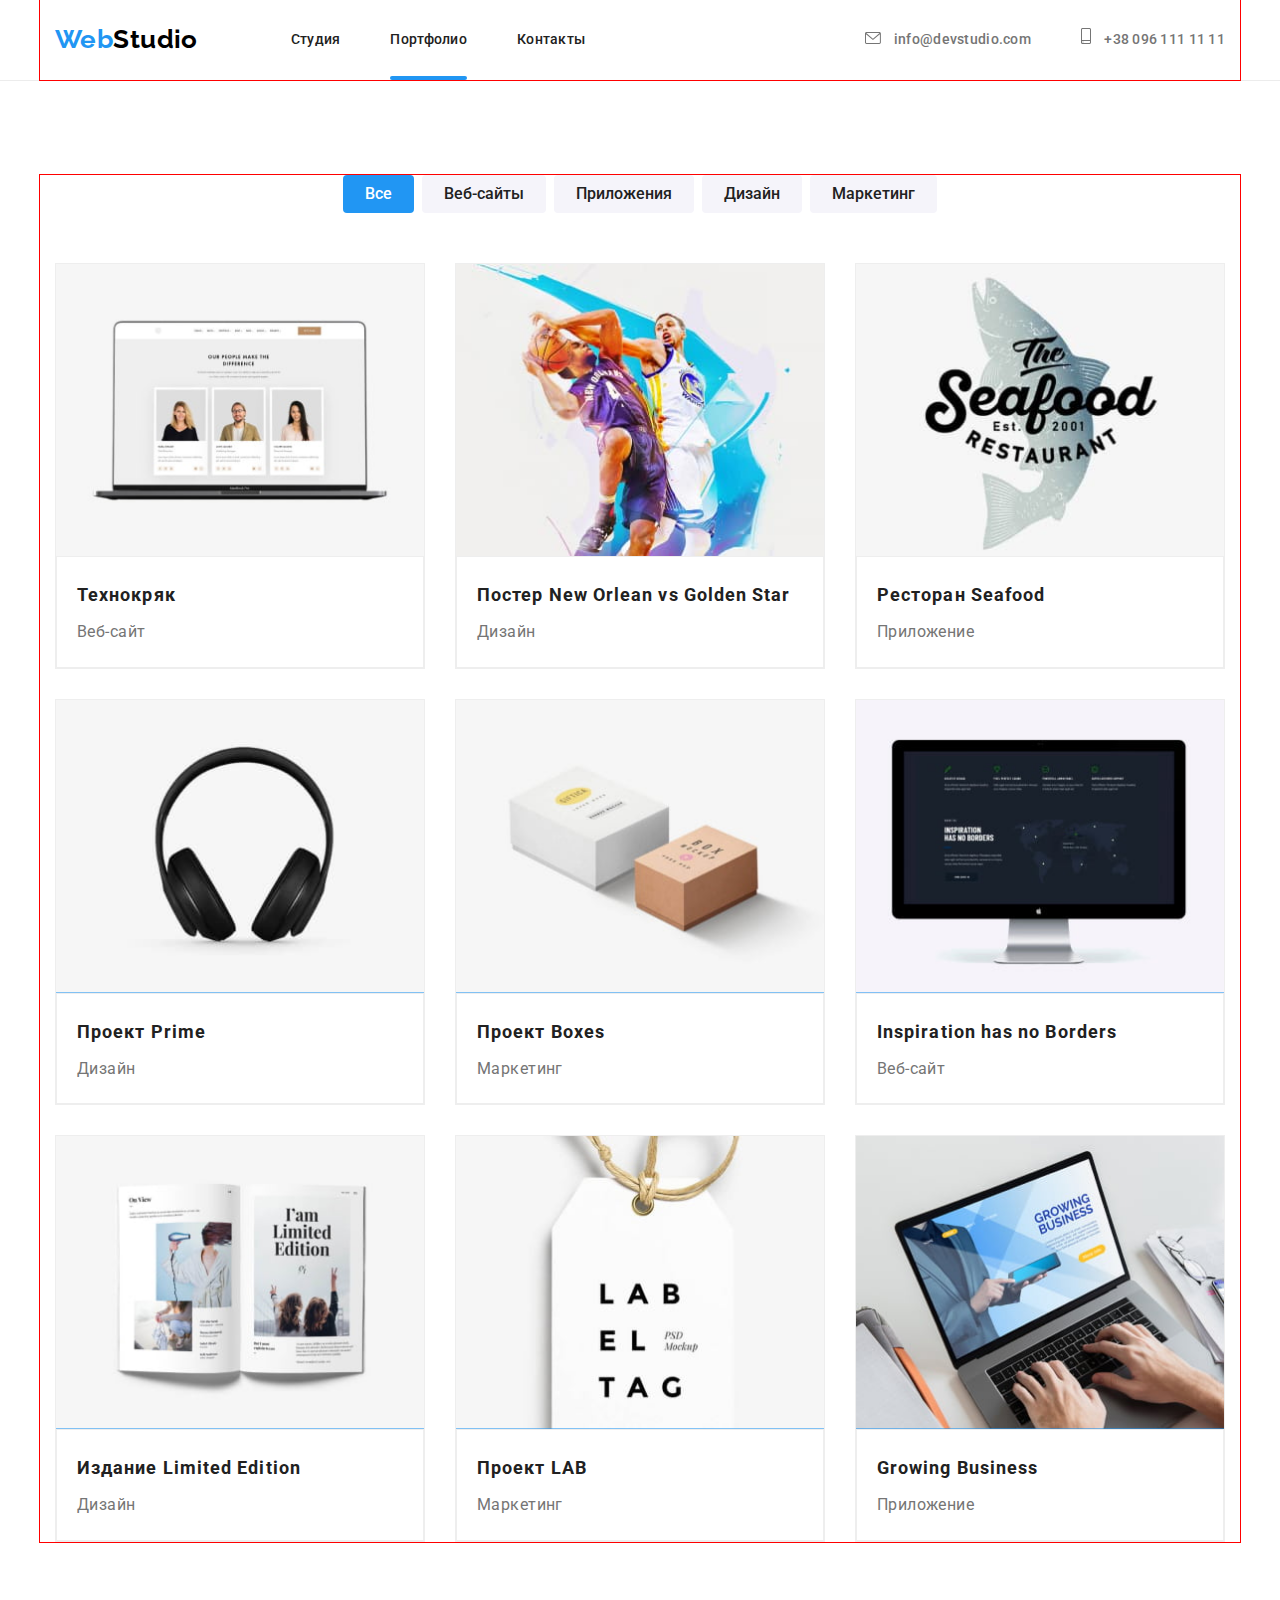
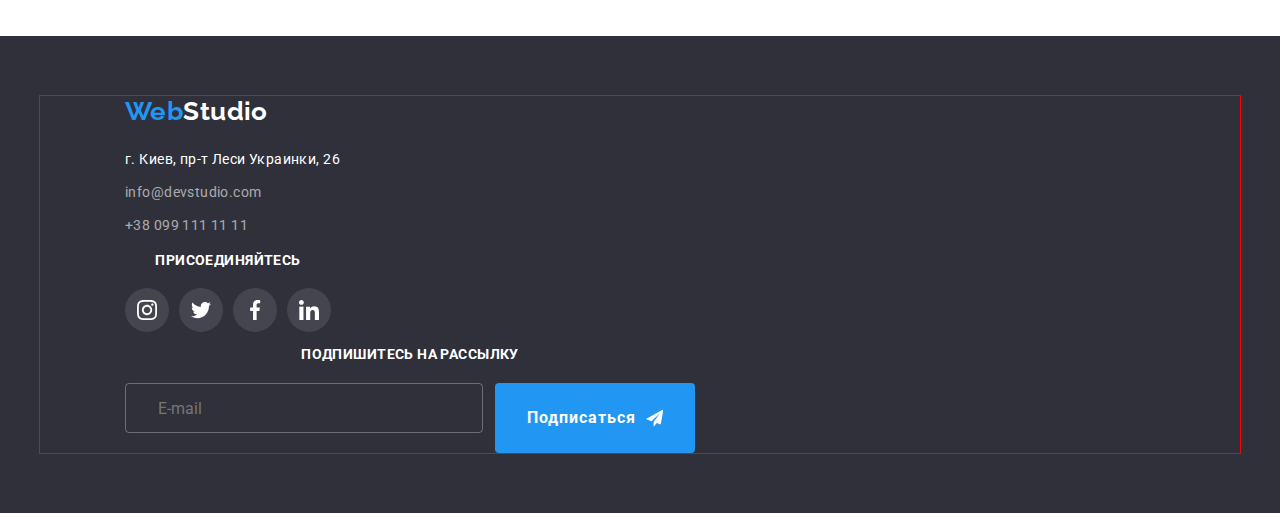
==== commit ced97979: "adds" ====
--- a/portfolio.html
+++ b/portfolio.html
@@ -53,8 +53,8 @@
                 <li class="filter__item"><button class="button--filter" type="button">Дизайн</button></li>
                 <li class="filter__item"><button class="button--filter" type="button">Маркетинг</button></li>
             </ul>
-            <ul class="list portfolio-list">
-                <li class="portfolio">
+            <ul class="list portfolio-list grid">
+                <li class="portfolio grid__item">
                     <a class="portfolio__link" href="">
                         <div class="portfolio__img">
                             <img src="./images/portfolio/img1.jpg" alt="" width="370">
@@ -73,7 +73,7 @@
                         </div>
                     </a>
                 </li>
-                <li class="portfolio">
+                <li class="portfolio grid__item">
                     <a class="portfolio__link" href="">
                         <div class="portfolio__img">
                             <img src="./images/portfolio/img2.jpg" alt="" width="370">
@@ -91,7 +91,7 @@
                         </div>
                    </a>
                 </li>
-                <li class="portfolio">
+                <li class="portfolio grid__item">
                     <a class="portfolio__link" href="">
                         <div class="portfolio__img">
                             <img src="./images/portfolio/img3.jpg" alt="" width="370">
@@ -110,7 +110,7 @@
                        
                     </a>
                 </li>
-                <li class="portfolio">
+                <li class="portfolio grid__item">
                     <a class="portfolio__link" href="">
                         <div class="portfolio__img">
                             <img src="./images/portfolio/img4.jpg" alt="" width="370">
@@ -129,7 +129,7 @@
                         
                     </a>
                 </li>
-                <li class="portfolio">
+                <li class="portfolio grid__item">
                     <a class="portfolio__link" href="">
                         <div class="portfolio__img">
                             <img src="./images/portfolio/img5.jpg" alt="" width="370">
@@ -148,7 +148,7 @@
                         
                     </a>
                 </li>
-                <li class="portfolio">
+                <li class="portfolio grid__item">
                     <a class="portfolio__link" href="">
                         <div class="portfolio__img">
                             <img src="./images/portfolio/img6.jpg" alt="" width="370">
@@ -167,7 +167,7 @@
                         
                     </a>
                 </li>
-                <li class="portfolio">
+                <li class="portfolio grid__item">
                     <a class="portfolio__link" href="">
                         <div class="portfolio__img">
                             <img src="./images/portfolio/img7.jpg" alt="" width="370">
@@ -186,7 +186,7 @@
                         
                     </a>
                 </li>
-                <li class="portfolio">
+                <li class="portfolio grid__item">
                     <a class="portfolio__link" href="">
                         <div class="portfolio__img">
                             <img src="./images/portfolio/img8.jpg" alt="" width="370">
@@ -205,7 +205,7 @@
                         
                     </a>
                 </li>
-                <li class="portfolio">
+                <li class="portfolio grid__item">
                     <a class="portfolio__link" href="">
                         <div class="portfolio__img">
                             <img src="./images/portfolio/img9.jpg" alt="" width="370">
--- a/css/main.min.css
+++ b/css/main.min.css
@@ -1,2 +1,2 @@
-:root{--main-text-color: #757575;--title-color: #212121;--background-text-color: #ffffff;--special-text-color: #2196f3;--white-bg-color: #ffffff;--dark-bg-color: #2f303a;--second-bg-color: #f5f4fa;--third-bg-color: #2196f3;--icon-color: #afb1b8}html{box-sizing:border-box}*,*::before,*::after{box-sizing:inherit}body{font-family:'Roboto', sans-serif;font-style:normal;font-weight:400;font-size:14px;line-height:1.71;letter-spacing:0.03em;background-color:var(--white-bg-color);color:var(--main-text-color)}h1,h2,h3,h4,h5,h6,p{margin-top:0}p{margin:0}img{display:block;max-width:100%;height:auto}a{text-decoration:none;color:var(--main-text-color)}.visually-hidden{position:absolute !important;clip:rect(1px 1px 1px 1px);clip:rect(1px, 1px, 1px, 1px);padding:0 !important;border:0 !important;height:1px !important;width:1px !important;overflow:hidden;margin:0}.list{margin-top:0;margin-bottom:0;padding-left:0;list-style:none}.hero__title,.benefits-list__header{text-transform:uppercase}.container{padding-right:15px;padding-left:15px;margin-right:auto;margin-left:auto}@media screen and (min-width: 480px){.container{width:480px}}@media screen and (min-width: 768px){.container{width:768px}}@media screen and (min-width: 1200px){.container{width:1200px}}.section{padding-top:60px;padding-bottom:60px}@media screen and (min-width: 1200px){.section{padding-top:94px;padding-bottom:94px}}.section-title{font-size:36px;line-height:1.16;text-align:center;margin-bottom:50px;color:var(--title-color)}.header{border-bottom:1px solid #ececec}.header-content{display:flex;align-items:center}.all-nav{display:flex}.nav-list{display:flex;margin-left:93px}.nav-list__link{display:block;padding-top:32px;padding-bottom:32px}.nav-list__item:not(:last-child){margin-right:50px}.link{color:var(--title-color);transition:color 250ms cubic-bezier(0.4, 0, 0.2, 1)}.link--current{position:relative}.link--current::after{position:absolute;left:0;bottom:0;content:'';width:100%;height:4px;background-color:var(--third-bg-color);border-radius:2px}.contacts-list{display:flex;margin-left:auto}.contacts-list__item:not(:last-child){margin-right:50px}.link,.contacts{font-weight:500;font-size:14px;line-height:1.14;letter-spacing:0.02em;text-decoration:none}.link:hover,.link:focus,.contacts:hover,.contacts:focus{color:var(--special-text-color)}.contacts-list__link{color:inherit;padding-top:32px;padding-bottom:32px;transition:color 250ms cubic-bezier(0.4, 0, 0.2, 1)}.contacts-list__icon{margin-right:10px;display:inline-flex;fill:currentColor;transition:fill 250ms cubic-bezier(0.4, 0, 0.2, 1)}.contacts-list__icon:hover,.contacts-list__icon:focus{fill:var(--special-text-color)}.logo{display:block;padding-top:24px;padding-bottom:25px;color:#000000}.logo--web{color:var(--special-text-color)}.logo--footer{color:var(--white-bg-color)}.logo,.logo--footer{font-family:'Raleway', sans-serif;font-weight:700;font-size:26px;line-height:1.19;text-decoration:none}.hero{text-align:center;padding-top:200px;padding-bottom:200px;background-color:var(--dark-bg-color)}.overlay{max-width:1600px;height:600px;background-image:linear-gradient(to right, rgba(47,48,58,0.4), rgba(47,48,58,0.4)),url(../images/bg-img.jpg);background-position:center;margin-left:auto;margin-right:auto}.hero__title{font-weight:900;font-size:44px;line-height:1.36;text-align:center;letter-spacing:0.06em;color:var(--background-text-color);width:696px;margin:0 auto 30px}@media screen and (min-width: 768px){.benefits-list{display:flex}}.benefits-list__item{width:100%}.benefits-list__item::before{content:'';display:block;height:120px;background-size:70px 70px;background-repeat:no-repeat;background-position:center;background-color:var(--second-bg-color);margin-bottom:30px}@media screen and (max-width: 767.98px){.benefits-list__item:not(:last-child){margin-bottom:30px}}@media screen and (min-width: 1200px){.benefits-list__item:not(:last-child){margin-right:30px}}.icon-antenna::before{background-image:url(../images/icons/antenna.svg)}.icon-clock::before{background-image:url(../images/icons/clock.svg)}.icon-diagram::before{background-image:url(../images/icons/diagram.svg)}.icon-astronaut::before{background-image:url(../images/icons/astronaut.svg)}.benefits-list__header{font-size:14px;line-height:1.14;margin-bottom:10px;color:var(--title-color)}@media screen and (max-width: 767.98px){.benefits-list__header{text-align:center}}.work-examples{padding-bottom:94px}@media screen and (max-width: 767.98px){.work-examples{display:none}}.work-examples__list{display:flex}.work-examples__item:not(:last-child){margin-right:30px}.work-examples__item{position:relative}.work-examples__text-box{position:absolute;width:370px;height:70px;bottom:0;left:0;background-color:rgba(47,48,58,0.8)}.work-examples__text{font-weight:bold;font-size:14px;line-height:1.14;text-align:center;text-transform:uppercase;color:var(--background-text-color);padding-top:27px;padding-bottom:27px}@media screen and (min-width: 1200px){.team__list{display:flex}}.team__item{background-color:var(--white-bg-color);text-align:center;box-shadow:0px 1px 3px rgba(0,0,0,0.12),0px 1px 1px rgba(0,0,0,0.14),0px 2px 1px rgba(0,0,0,0.2);border-radius:0px 0px 4px 4px}.team__item:not(:last-child){margin-bottom:30px}@media screen and (min-width: 1200px){.team__item:not(:last-child){margin-right:30px}}.team__name{font-weight:500;font-size:16px;padding-bottom:10px;margin:0;color:var(--title-color)}.team__position{font-size:16px}.team__footer{padding-top:30px;padding-bottom:30px}.team{background-color:var(--second-bg-color)}.team__name,.team__position{line-height:1.18;text-align:center}.social-links{margin-top:16px;display:inline-flex}.social-links__link{display:flex;justify-content:center;align-items:center;width:44px;height:44px;border-radius:50%;transition:background-color 250ms cubic-bezier(0.4, 0, 0.2, 1)}.social-links__link:hover,.social-links__link:focus{background-color:var(--third-bg-color);outline:none}.social-links__icon{fill:var(--icon-color);transition:fill 250ms cubic-bezier(0.4, 0, 0.2, 1)}.social-links__item:not(:last-child){margin-right:10px}.social-links__link:hover .social-links__icon,.social-links__link:focus .social-links__icon{fill:var(--white-bg-color);outline:none}.clients-list{display:flex}.clients-list__link{display:flex;justify-content:center;align-items:center;width:170px;height:90px;border:1px solid var(--icon-color);border-radius:4px;transition:border 250ms cubic-bezier(0.4, 0, 0.2, 1)}.clients-list__link:hover,.clients-list__link:focus{border:1px solid var(--third-bg-color);outline:none}.clients-list__icon{fill:var(--icon-color);transition:fill 250ms cubic-bezier(0.4, 0, 0.2, 1)}.clients-list__item:not(:last-child){margin-right:30px}.clients-list__link:hover .clients-list__icon,.clients-list__link:focus .clients-list__icon{fill:var(--third-bg-color)}.footer{padding-top:60px;padding-bottom:60px;background-color:var(--dark-bg-color)}@media screen and (min-width: 320px) and (max-width: 767.98px){.footer__info{display:flex;flex-direction:column;justify-content:center;align-items:center;text-align:center;margin-right:auto;margin-left:auto}}.join{font-size:14px;line-height:1.14;text-transform:uppercase;margin-bottom:20px;color:var(--background-text-color)}.address{font-style:normal;color:var(--background-text-color);margin-top:20px}.address__contacts{color:rgba(255,255,255,0.6);text-decoration:none;transition:color 250ms cubic-bezier(0.4, 0, 0.2, 1)}.address__contacts:hover,.address__contacts:focus{color:var(--special-text-color)}.address__item{margin-top:9px}@media screen and (min-width: 768px){.our-contacts{display:flex;align-items:baseline;justify-content:space-between}}@media screen and (min-width: 1200px){.our-contacts{display:flex;align-items:baseline;justify-content:space-between}}.social-networks{display:flex;flex-direction:column;justify-content:center;align-items:center;text-align:center;margin-right:auto;margin-left:auto}@media screen and (min-width: 1200px){.social-networks{margin-left:70px;padding-top:15px}}.social-networks__list{display:inline-flex}.social-networks__link{display:flex;justify-content:center;align-items:center;width:44px;height:44px;border-radius:50%;background-color:rgba(255,255,255,0.1);transition:background-color 250ms cubic-bezier(0.4, 0, 0.2, 1)}.social-networks__link:hover,.social-networks__link:focus{background-color:var(--third-bg-color)}.social-networks__item:not(:last-child){margin-right:10px}.social-networks__icon,.subs-form__icon{fill:var(--white-bg-color)}@media screen and (min-width: 1200px){.subscribe{margin-left:70px;padding-top:15px}}.subs-form{display:flex}@media screen and (max-width: 1199.99px){.subs-form{flex-direction:column}}.subs-form__input{margin-right:12px;padding-bottom:15px;padding-top:15px;padding-left:16px;width:100%;height:50px;font-size:16px;line-height:1.25;background-color:transparent;color:var(--background-text-color);border:1px solid rgba(255,255,255,0.3);border-radius:4px}@media screen and (min-width: 1200px){.subs-form__input{width:358px}}.button--subs{display:flex;align-items:center}.subs-form__icon{margin-left:10px}.backdrop{position:fixed;top:0;left:0;width:100%;height:100%;background-color:rgba(0,0,0,0.2);opacity:1;transition:opacity 250ms cubic-bezier(0.4, 0, 0.2, 1)}.backdrop.is-hidden{opacity:0;pointer-events:none}.backdrop.is-hidden .modal{transform:translate(-50%, 100%);opacity:0}.modal{position:absolute;width:528px;height:581px;left:50%;top:50%;transform:translate(-50%, -50%);opacity:1;background-color:var(--white-bg-color);box-shadow:0px 1px 3px rgba(0,0,0,0.12),0px 1px 1px rgba(0,0,0,0.14),0px 2px 1px rgba(0,0,0,0.2);border-radius:4px;transition:opacity 250ms cubic-bezier(0.4, 0, 0.2, 1),transform 250ms cubic-bezier(0.4, 0, 0.2, 1)}.button--close{position:absolute;top:0;right:0;width:30px;height:30px;background-color:var(--white-bg-color);border:1px solid rgba(0,0,0,0.1);border-radius:50%;margin-left:auto;margin-right:8px;margin-top:8px}.button--close:hover,.button--close:focus{cursor:pointer}.close{color:#000000}.button--close:hover .close,.button--close:focus .close{color:var(--background-text-color)}.main-form{position:relative;align-items:center;padding:40px}.main-form__header{font-weight:bold;font-size:20px;line-height:1.15;text-align:center;color:#212121;margin-bottom:12px}.main-form__item{display:flex;flex-direction:column}.main-form__label{font-size:12px;line-height:1.16;letter-spacing:0.01em;color:#757575}.main-form__field{position:relative;margin-top:4px;margin-bottom:10px}.main-form__field:focus-within{fill:var(--third-bg-color)}.main-form__input:focus-within,textarea{border:1px solid #2196f3;outline-color:#2196f3}.main-form__icon{position:absolute;top:50%;left:12px;transform:translateY(-50%);transition:fill 250ms cubic-bezier(0.4, 0, 0.2, 1)}.main-form__input{width:100%;height:40px;padding-left:42px;border:1px solid rgba(33,33,33,0.2);box-sizing:border-box;border-radius:4px;transition:all 250ms cubic-bezier(0.4, 0, 0.2, 1)}textarea{width:100%;border-width:2px;border-radius:4px;padding:12px 16px;border-color:rgba(33,33,33,0.2);resize:none;margin-top:4px;margin-bottom:20px}textarea:placeholder-shown{font-size:14px;line-height:1.14;letter-spacing:0.01em;color:rgba(117,117,117,0.5)}.agreement{display:flex;flex-direction:column;align-items:center}.agreement__label{display:flex;align-items:center}.agreement__link{color:var(--special-text-color);text-decoration:underline}.agreement-text{margin-left:7px}.btn--send{margin-top:30px}.checkbox{position:absolute;width:1px;height:1px;margin:-1px;border:0;padding:0;clip:rect(0 0 0 0);overflow:hidden}.agreement__icon{display:inline-block;width:16px;height:15px;background-image:url(../images/icons/rect.svg);background-size:contain;background-origin:border-box;transition:all 250ms cubic-bezier(0.4, 0, 0.2, 1)}.checkbox:checked+.agreement__icon{display:inline-block;width:16px;height:15px;border-radius:4px;background-color:var(--third-bg-color);background-image:url(../images/icons/icon-check.svg);background-size:contain;background-origin:border-box}.filter{display:flex;justify-content:center;margin-bottom:50px}.filter__item{outline:none}.filter__item:not(:last-child){margin-right:8px}.portfolio-list{display:flex;flex-wrap:wrap;margin-right:-30px;margin-bottom:-30px}.portfolio{width:370px;margin-right:30px;margin-bottom:30px;flex-basis:calc((100% - 90px) / 3);border:1px solid #eeeeee;background:#ffffff;transition:box-shadow 250ms cubic-bezier(0.4, 0, 0.2, 1)}.portfolio:nth-child(3n){margin-right:0px}.portfolio__img{position:relative;overflow:hidden}.portfolio__overlay{display:inline-block;position:absolute;width:100%;height:100%;top:0;left:0;transform:translateY(100%);background-color:rgba(33,150,243,0.9);transition:transform 250ms cubic-bezier(0.4, 0, 0.2, 1)}.portfolio__overlay-text{font-size:18px;line-height:1.55;color:var(--background-text-color);padding:63px 24px 63px 24px}.portfolio:hover .portfolio__overlay,.portfolio:focus .portfolio__overlay{transform:translateY(0)}.portfolio__footer{border:1px solid #eeeeee;padding:20px 24px 20px 20px}.portfolio__name{font-size:18px;line-height:2;letter-spacing:0.06em;color:var(--title-color);margin-bottom:4px}.portfolio__description{font-size:16px;line-height:1.87}.portfolio:hover,.portfolio:focus,.portfolio__link:hover,.portfolio__link:focus{box-shadow:0px 1px 1px rgba(0,0,0,0.12),0px 4px 4px rgba(0,0,0,0.06),1px 4px 6px rgba(0,0,0,0.16)}.button--order,.button--subs,.btn--send{font-weight:700;font-size:16px;line-height:1.87;text-align:center;letter-spacing:0.06em;color:var(--background-text-color);background-color:var(--third-bg-color);padding:10px 32px 10px 32px;border:none;border-radius:4px;transition:box-shadow 250ms cubic-bezier(0.4, 0, 0.2, 1)}.button--filter{font-weight:500;font-size:16px;line-height:1.62;text-align:center;color:var(--title-color);background-color:var(--second-bg-color);padding:6px 22px 6px 22px;border:none;border-radius:4px;outline:none;transition:box-shadow 250ms cubic-bezier(0.4, 0, 0.2, 1)}.button-current{color:var(--background-text-color);background-color:var(--third-bg-color)}.button,.button--filter{cursor:pointer}.button--filter:hover,.button--filter:focus{box-shadow:0px 1px 1px rgba(0,0,0,0.12),0px 4px 4px rgba(0,0,0,0.06),1px 4px 6px rgba(0,0,0,0.16)}button:focus,button:hover{background-color:var(--third-bg-color);color:var(--background-text-color);box-shadow:0px 4px 4px rgba(0,0,0,0.15)}
+:root{--main-text-color: #757575;--title-color: #212121;--background-text-color: #ffffff;--special-text-color: #2196f3;--white-bg-color: #ffffff;--dark-bg-color: #2f303a;--second-bg-color: #f5f4fa;--third-bg-color: #2196f3;--icon-color: #afb1b8}html{box-sizing:border-box}*,*::before,*::after{box-sizing:inherit}body{font-family:'Roboto', sans-serif;font-style:normal;font-weight:400;font-size:14px;line-height:1.71;letter-spacing:0.03em;background-color:var(--white-bg-color);color:var(--main-text-color)}h1,h2,h3,h4,h5,h6,p{margin-top:0}p{margin:0}img{display:block;max-width:100%;height:auto}a{text-decoration:none;color:var(--main-text-color)}.visually-hidden{position:absolute !important;clip:rect(1px 1px 1px 1px);clip:rect(1px, 1px, 1px, 1px);padding:0 !important;border:0 !important;height:1px !important;width:1px !important;overflow:hidden;margin:0}.list{margin-top:0;margin-bottom:0;padding-left:0;list-style:none}.hero__title,.benefits-list__header{text-transform:uppercase}.container{max-width:100%;padding-right:15px;padding-left:15px;margin-right:auto;margin-left:auto;outline:1px solid red}@media screen and (min-width: 480px){.container{max-width:480px}}@media screen and (min-width: 768px){.container{max-width:768px}}@media screen and (min-width: 1200px){.container{max-width:1200px}}.section{padding-top:60px;padding-bottom:60px}@media screen and (min-width: 1200px){.section{padding-top:94px;padding-bottom:94px}}.section-title{font-size:36px;line-height:1.16;text-align:center;color:var(--title-color)}@media screen and (min-width: 1200px){.section-title{margin-bottom:50px}}.grid{display:flex;flex-wrap:wrap;margin-left:-30px;margin-top:-30px}.grid__item{flex-basis:calc((100% - 30px * var(--grid__item)) / var(--grid__item));margin-left:30px;margin-top:30px}.header{border-bottom:1px solid #ececec}.header-content{display:flex;align-items:center}.all-nav{display:flex}.nav-list{display:flex;margin-left:93px}.nav-list__link{display:block;padding-top:32px;padding-bottom:32px}.nav-list__item:not(:last-child){margin-right:50px}.link{color:var(--title-color);transition:color 250ms cubic-bezier(0.4, 0, 0.2, 1)}.link--current{position:relative}.link--current::after{position:absolute;left:0;bottom:0;content:'';width:100%;height:4px;background-color:var(--third-bg-color);border-radius:2px}.contacts-list{display:flex;margin-left:auto}.contacts-list__item:not(:last-child){margin-right:50px}.link,.contacts{font-weight:500;font-size:14px;line-height:1.14;letter-spacing:0.02em;text-decoration:none}.link:hover,.link:focus,.contacts:hover,.contacts:focus{color:var(--special-text-color)}.contacts-list__link{color:inherit;padding-top:32px;padding-bottom:32px;transition:color 250ms cubic-bezier(0.4, 0, 0.2, 1)}.contacts-list__icon{margin-right:10px;display:inline-flex;fill:currentColor;transition:fill 250ms cubic-bezier(0.4, 0, 0.2, 1)}.contacts-list__icon:hover,.contacts-list__icon:focus{fill:var(--special-text-color)}.logo{display:block;padding-top:24px;padding-bottom:25px;color:#000000}.logo--web{color:var(--special-text-color)}.logo--footer{color:var(--white-bg-color)}.logo,.logo--footer{font-family:'Raleway', sans-serif;font-weight:700;font-size:26px;line-height:1.19;text-decoration:none}.hero{text-align:center;padding-top:200px;padding-bottom:200px;background-color:var(--dark-bg-color)}.overlay{max-width:1600px;height:600px;background-image:linear-gradient(to right, rgba(47,48,58,0.4), rgba(47,48,58,0.4)),url(../images/bg-img.jpg);background-position:center;margin-left:auto;margin-right:auto}.hero__title{font-weight:900;font-size:44px;line-height:1.36;text-align:center;letter-spacing:0.06em;color:var(--background-text-color);width:696px;margin:0 auto 30px}@media screen and (min-width: 768px){.benefits-list{display:flex}}@media screen and (min-width: 768px) and (max-width: 1199.98px){.benefits-list{flex-wrap:wrap}}.benefits-list__item{width:100%}.benefits-list__item::before{content:'';display:block;height:120px;background-size:70px 70px;background-repeat:no-repeat;background-position:center;background-color:var(--second-bg-color);margin-bottom:30px}@media screen and (min-width: 768px) and (max-width: 1199.98px){.benefits-list__item{--grid__item: 2}}@media screen and (min-width: 1200px){.benefits-list__item{--grid__item: 4;margin-top:0px}}.icon-antenna::before{background-image:url(../images/icons/antenna.svg)}.icon-clock::before{background-image:url(../images/icons/clock.svg)}.icon-diagram::before{background-image:url(../images/icons/diagram.svg)}.icon-astronaut::before{background-image:url(../images/icons/astronaut.svg)}.benefits-list__header{font-size:14px;line-height:1.14;margin-bottom:10px;color:var(--title-color)}@media screen and (max-width: 767.98px){.benefits-list__header{text-align:center}}.work-examples{padding-bottom:94px}@media screen and (max-width: 1199.98px){.work-examples{display:none}}.work-examples__list{display:flex}.work-examples__item:not(:last-child){margin-right:30px}.work-examples__item{position:relative}.work-examples__text-box{position:absolute;width:370px;height:70px;bottom:0;left:0;background-color:rgba(47,48,58,0.8)}.work-examples__text{font-weight:bold;font-size:14px;line-height:1.14;text-align:center;text-transform:uppercase;color:var(--background-text-color);padding-top:27px;padding-bottom:27px}.team__list{text-align:center}@media screen and (min-width: 768px){.team__list{display:flex}}@media screen and (max-width: 1199.98px){.team__list{flex-wrap:wrap}}.team__item{background-color:var(--white-bg-color);text-align:center;box-shadow:0px 1px 3px rgba(0,0,0,0.12),0px 1px 1px rgba(0,0,0,0.14),0px 2px 1px rgba(0,0,0,0.2);border-radius:0px 0px 4px 4px}@media screen and (min-width: 480px){.team__item{--grid__item: 1}}@media screen and (min-width: 768px){.team__item{--grid__item: 2}}@media screen and (min-width: 1200px){.team__item{--grid__item: 4}}.team__name{font-weight:500;font-size:16px;padding-bottom:10px;margin:0;color:var(--title-color)}.team__position{font-size:16px}.team__footer{padding-top:30px;padding-bottom:30px}.team{background-color:var(--second-bg-color)}.team__name,.team__position{line-height:1.18;text-align:center}.social-links{margin-top:16px;display:inline-flex}.social-links__link{display:flex;justify-content:center;align-items:center;width:44px;height:44px;border-radius:50%;transition:background-color 250ms cubic-bezier(0.4, 0, 0.2, 1)}.social-links__link:hover,.social-links__link:focus{background-color:var(--third-bg-color);outline:none}.social-links__icon{fill:var(--icon-color);transition:fill 250ms cubic-bezier(0.4, 0, 0.2, 1)}.social-links__item:not(:last-child){margin-right:10px}.social-links__link:hover .social-links__icon,.social-links__link:focus .social-links__icon{fill:var(--white-bg-color);outline:none}.clients-list{display:flex;flex-wrap:wrap;justify-content:center}.clients-list__link{display:flex;justify-content:center;align-items:center;width:100%;height:90px;border:1px solid var(--icon-color);border-radius:4px;transition:border 250ms cubic-bezier(0.4, 0, 0.2, 1)}.clients-list__link:hover,.clients-list__link:focus{border:1px solid var(--third-bg-color);outline:none}.clients-list__icon{fill:var(--icon-color);transition:fill 250ms cubic-bezier(0.4, 0, 0.2, 1)}@media screen and (max-width: 767.98px){.clients-list__item{--grid__item: 2}}@media screen and (min-width: 768px){.clients-list__item{--grid__item: 3}}@media screen and (min-width: 1200px){.clients-list__item{--grid__item: 6}}.clients-list__link:hover .clients-list__icon,.clients-list__link:focus .clients-list__icon{fill:var(--third-bg-color)}.footer{padding-top:60px;padding-bottom:60px;background-color:var(--dark-bg-color)}@media screen and (max-width: 767.98px){.footer__info{display:flex;flex-direction:column;justify-content:center;align-items:center;text-align:center;margin-right:auto;margin-left:auto;margin-bottom:60px}}.join{font-size:14px;line-height:1.14;text-transform:uppercase;margin-bottom:20px;color:var(--background-text-color)}.join--subs{margin-left:auto;margin-right:auto}.address{font-style:normal;color:var(--background-text-color);margin-top:20px}.address__contacts{color:rgba(255,255,255,0.6);text-decoration:none;transition:color 250ms cubic-bezier(0.4, 0, 0.2, 1)}.address__contacts:hover,.address__contacts:focus{color:var(--special-text-color)}.address__item{margin-top:9px}@media screen and (min-width: 480px){.our-contacts{display:flex;flex-direction:column;align-content:space-between;justify-content:space-between}}@media screen and (min-width: 768px){.our-contacts{display:flex;align-items:baseline;justify-content:space-between}}@media screen and (min-width: 1200px){.our-contacts{display:flex;align-items:baseline;justify-content:space-between}}.social-networks{display:flex;flex-direction:column;justify-content:center;align-items:center;text-align:center;margin-right:auto;margin-left:auto}@media screen and (max-width: 767.98px){.social-networks{margin-bottom:60px}}@media screen and (min-width: 1200px){.social-networks{margin-left:70px;padding-top:15px}}.social-networks__list{display:inline-flex}.social-networks__link{display:flex;justify-content:center;align-items:center;width:44px;height:44px;border-radius:50%;background-color:rgba(255,255,255,0.1);transition:background-color 250ms cubic-bezier(0.4, 0, 0.2, 1)}.social-networks__link:hover,.social-networks__link:focus{background-color:var(--third-bg-color)}.social-networks__item:not(:last-child){margin-right:10px}.social-networks__icon,.subs-form__icon{fill:var(--white-bg-color)}.subscribe{text-align:center}@media screen and (min-width: 1200px){.subscribe{margin-left:70px;padding-top:15px}}.subs-form{display:flex}@media screen and (max-width: 767.98px){.subs-form{flex-direction:column;text-align:center}}.subs-form__input{width:100%;margin-bottom:20px;height:50px;font-size:16px;line-height:1.25;background-color:transparent;color:var(--background-text-color);border:1px solid rgba(255,255,255,0.3);border-radius:4px}@media screen and (min-width: 1200px){.subs-form__input{width:358px;margin-right:12px;margin-bottom:20px;padding-bottom:15px;padding-top:15px;padding-left:16px}}.subs-form__input::placeholder{padding-left:16px}.button--subs{display:flex;align-items:center;width:200px;margin-left:auto;margin-right:auto}.subs-form__icon{margin-left:10px}.backdrop{position:fixed;top:0;left:0;width:100%;height:100%;background-color:rgba(0,0,0,0.2);opacity:1;transition:opacity 250ms cubic-bezier(0.4, 0, 0.2, 1)}.backdrop.is-hidden{opacity:0;pointer-events:none}.backdrop.is-hidden .modal{transform:translate(-50%, 100%);opacity:0}.modal{position:absolute;max-width:450px;left:50%;top:50%;transform:translate(-50%, -50%);opacity:1;background-color:var(--white-bg-color);box-shadow:0px 1px 3px rgba(0,0,0,0.12),0px 1px 1px rgba(0,0,0,0.14),0px 2px 1px rgba(0,0,0,0.2);border-radius:4px;transition:opacity 250ms cubic-bezier(0.4, 0, 0.2, 1),transform 250ms cubic-bezier(0.4, 0, 0.2, 1)}@media screen and (min-width: 1200px){.modal{width:528px;height:581px}}.button--close{position:absolute;top:0;right:0;width:30px;height:30px;background-color:var(--white-bg-color);border:1px solid rgba(0,0,0,0.1);border-radius:50%;margin-left:auto;margin-right:8px;margin-top:8px}.button--close:hover,.button--close:focus{cursor:pointer}.close{color:#000000}.button--close:hover .close,.button--close:focus .close{color:var(--background-text-color)}.main-form{position:relative;align-items:center;padding:40px}.main-form__header{font-weight:bold;font-size:20px;line-height:1.15;text-align:center;color:#212121;margin-bottom:12px}.main-form__item{display:flex;flex-direction:column}.main-form__label{font-size:12px;line-height:1.16;letter-spacing:0.01em;color:#757575}.main-form__field{position:relative;margin-top:4px;margin-bottom:10px}.main-form__field:focus-within{fill:var(--third-bg-color)}.main-form__input:focus-within,textarea{border:1px solid #2196f3;outline-color:#2196f3}.main-form__icon{position:absolute;top:50%;left:12px;transform:translateY(-50%);transition:fill 250ms cubic-bezier(0.4, 0, 0.2, 1)}.main-form__input{width:100%;height:40px;padding-left:42px;border:1px solid rgba(33,33,33,0.2);box-sizing:border-box;border-radius:4px;transition:all 250ms cubic-bezier(0.4, 0, 0.2, 1)}textarea{width:100%;border-width:2px;border-radius:4px;padding:12px 16px;border-color:rgba(33,33,33,0.2);resize:none;margin-top:4px;margin-bottom:20px}textarea:placeholder-shown{font-size:14px;line-height:1.14;letter-spacing:0.01em;color:rgba(117,117,117,0.5)}.agreement{display:flex;flex-direction:column;align-items:center}.agreement__label{display:flex;align-items:center}.agreement__link{color:var(--special-text-color);text-decoration:underline}.agreement-text{margin-left:7px}.btn--send{margin-top:30px}.checkbox{position:absolute;width:1px;height:1px;margin:-1px;border:0;padding:0;clip:rect(0 0 0 0);overflow:hidden}.agreement__icon{display:inline-block;width:16px;height:15px;background-image:url(../images/icons/rect.svg);background-size:contain;background-origin:border-box;transition:all 250ms cubic-bezier(0.4, 0, 0.2, 1)}.checkbox:checked+.agreement__icon{display:inline-block;width:16px;height:15px;border-radius:4px;background-color:var(--third-bg-color);background-image:url(../images/icons/icon-check.svg);background-size:contain;background-origin:border-box}.filter{display:flex;flex-wrap:wrap;justify-content:start}@media screen and (min-width: 480px){.filter{margin-bottom:40px}}@media screen and (min-width: 768px){.filter{margin-bottom:30px;justify-content:center}}@media screen and (min-width: 1200px){.filter{margin-bottom:50px}}.filter__item{outline:none}@media screen and (max-width: 767.98px){.filter__item{padding-bottom:15px}}.filter__item:nth-child(n+4){padding-bottom:0}.filter__item:not(:last-child){margin-right:8px}.portfolio{border:1px solid #eeeeee;background:#ffffff;transition:box-shadow 250ms cubic-bezier(0.4, 0, 0.2, 1)}@media screen and (min-width: 480px){.portfolio{--grid__item: 1}}@media screen and (min-width: 768px){.portfolio{--grid__item: 2}}@media screen and (min-width: 1200px){.portfolio{--grid__item: 3}}.portfolio__img{position:relative;overflow:hidden}.portfolio__overlay{display:inline-block;position:absolute;width:100%;height:100%;top:0;left:0;transform:translateY(100%);background-color:rgba(33,150,243,0.9);transition:transform 250ms cubic-bezier(0.4, 0, 0.2, 1)}.portfolio__overlay-text{font-size:18px;line-height:1.55;color:var(--background-text-color);padding:63px 24px 63px 24px}.portfolio:hover .portfolio__overlay,.portfolio:focus .portfolio__overlay{transform:translateY(0)}.portfolio__footer{border:1px solid #eeeeee;padding:20px 24px 20px 20px}.portfolio__name{font-size:18px;line-height:2;letter-spacing:0.06em;color:var(--title-color);margin-bottom:4px}.portfolio__description{font-size:16px;line-height:1.87}.portfolio:hover,.portfolio:focus,.portfolio__link:hover,.portfolio__link:focus{box-shadow:0px 1px 1px rgba(0,0,0,0.12),0px 4px 4px rgba(0,0,0,0.06),1px 4px 6px rgba(0,0,0,0.16)}.button--order,.button--subs,.btn--send{font-weight:700;font-size:16px;line-height:1.87;text-align:center;letter-spacing:0.06em;color:var(--background-text-color);background-color:var(--third-bg-color);padding:10px 32px 10px 32px;border:none;border-radius:4px;transition:box-shadow 250ms cubic-bezier(0.4, 0, 0.2, 1)}.button--filter{font-weight:500;font-size:16px;line-height:1.62;text-align:center;color:var(--title-color);background-color:var(--second-bg-color);padding:6px 22px 6px 22px;border:none;border-radius:4px;outline:none;transition:box-shadow 250ms cubic-bezier(0.4, 0, 0.2, 1)}.button-current{color:var(--background-text-color);background-color:var(--third-bg-color)}.button,.button--filter{cursor:pointer}.button--filter:hover,.button--filter:focus{box-shadow:0px 1px 1px rgba(0,0,0,0.12),0px 4px 4px rgba(0,0,0,0.06),1px 4px 6px rgba(0,0,0,0.16)}button:focus,button:hover{background-color:var(--third-bg-color);color:var(--background-text-color);box-shadow:0px 4px 4px rgba(0,0,0,0.15)}
 /*# sourceMappingURL=main.min.css.map */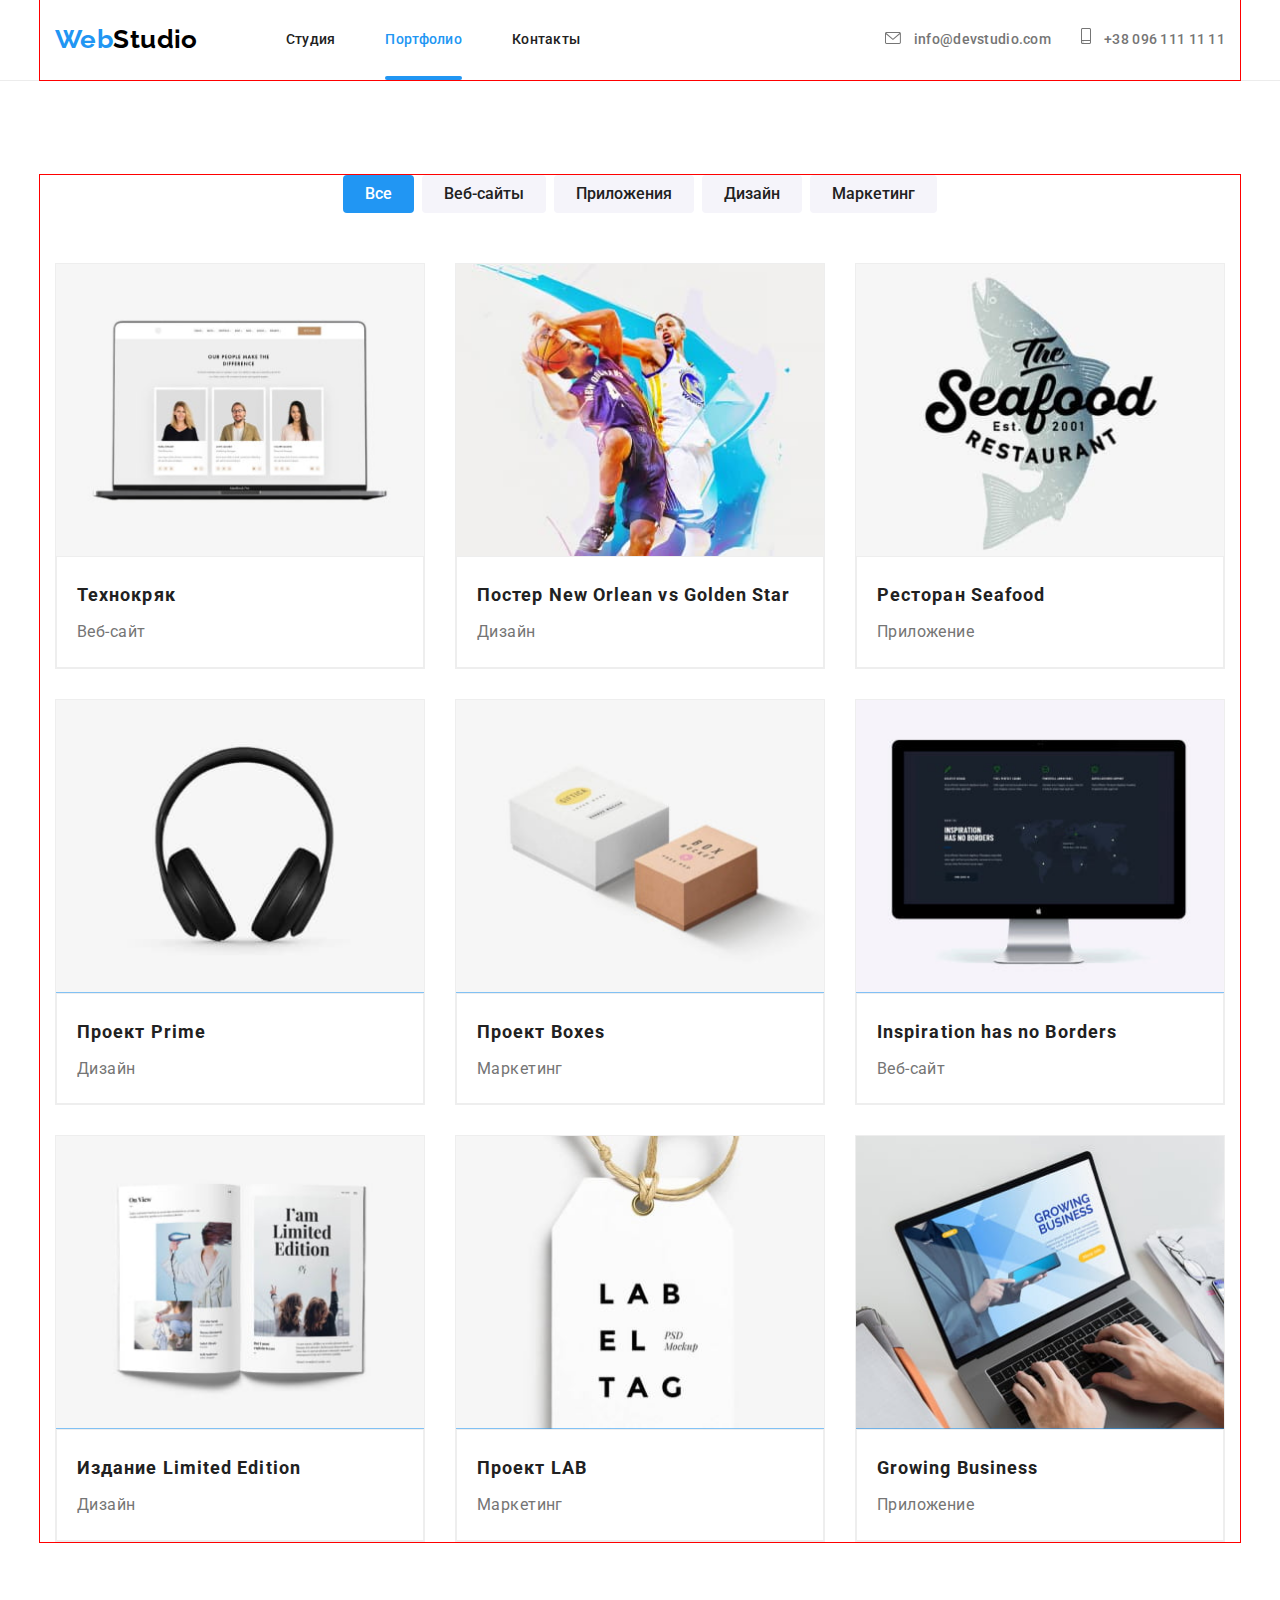
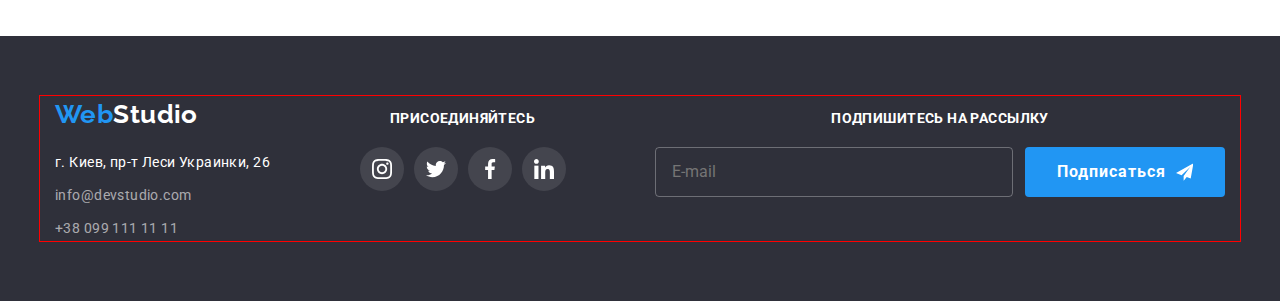
==== commit e1bba6a0: "header+form" ====
--- a/portfolio.html
+++ b/portfolio.html
@@ -20,7 +20,7 @@
         <nav class="all-nav">
             <a class="logo" href="./index.html"><span class="logo--web">Web</span>Studio</a>
             <ul class="list nav-list">
-                <li class="nav-list__item"><a href="./index.html" class="nav-list__link link">Студия</a>
+                <li class="nav-list__item"><a href="./index.html" class="nav-list__link link ">Студия</a>
                 </li>
                 <li class="nav-list__item"><a href="./portfolio.html" class="nav-list__link link link--current">Портфолио</a></li>
                 <li class="nav-list__item"><a href="#our-contacts" class="nav-list__link link">Контакты</a></li>
@@ -39,8 +39,51 @@
                     </svg>
                     +38 096 111 11 11</a></li>
         </ul>
+        <button type="button" class="mobile-menu__button" aria-expanded="false" aria-controls="mobile-menu"
+            data-menu-button>
+            <svg class="mobile-menu__icon" width="40px" height="40px">
+                <use class="menu-burger" href="./images/second-sprite.svg#icon-menu-burger"></use>
+                <use class="menu-close" href="./images/second-sprite.svg#icon-menu-close"></use>
+            </svg>
+        </button>
     </div>
+
 </header>
+
+<div class="mobile-menu" id="mobile-menu" data-menu>
+    <ul class="mobile-menu__list list">
+        <li class="mobile-menu__item">
+            <a class="mobile-menu__link link" href="./index.html">Студия</a>
+        </li>
+        <li class="mobile-menu__item">
+            <a class="mobile-menu__link  link mobile-menu__link--current link" href="./portfolio.html">Портфолио</a>
+        </li>
+        <li class="mobile-menu__item"><a class="mobile-menu__link  link" href="">Контакты</a></li>
+    </ul>
+    <ul class="mobile-menu__list mobile-menu__list--bottom list">
+        <li class="mobile-menu__item">
+            <a class="link mobile-menu__link mobile-menu__link--mobile" href="tel:+380961111111"> +38 096 111 11 11</a>
+        </li>
+        <li class="mobile-menu__item">
+            <a class="mobile-menu__link link mobile-menu__link--mail" href="mailto:info@devstudio.com">
+                info@devstudio.com</a>
+        </li>
+    </ul>
+    <ul class="socials-menu__list list">
+        <li class="socials-menu__item">
+            <a class="socials-menu__link link" href="">Instagram</a>
+        </li>
+        <li class="socials-menu__item">
+            <a class="socials-menu__link link" href="">Twitter</a>
+        </li>
+        <li class="socials-menu__item">
+            <a class="socials-menu__link link" href="">Facebook</a>
+        </li>
+        <li class="socials-menu__item">
+            <a class="socials-menu__link link" href="">LinkedIn</a>
+        </li>
+    </ul>
+</div>
 
 <main>
     <section class="section">
@@ -297,6 +340,8 @@
         </div>
     </div>
 </footer>
+
+<script src="./js/mobile-menu.js"></script>
 </body>
 
 </html>--- a/css/main.min.css
+++ b/css/main.min.css
@@ -1,2 +1,2 @@
-:root{--main-text-color: #757575;--title-color: #212121;--background-text-color: #ffffff;--special-text-color: #2196f3;--white-bg-color: #ffffff;--dark-bg-color: #2f303a;--second-bg-color: #f5f4fa;--third-bg-color: #2196f3;--icon-color: #afb1b8}html{box-sizing:border-box}*,*::before,*::after{box-sizing:inherit}body{font-family:'Roboto', sans-serif;font-style:normal;font-weight:400;font-size:14px;line-height:1.71;letter-spacing:0.03em;background-color:var(--white-bg-color);color:var(--main-text-color)}h1,h2,h3,h4,h5,h6,p{margin-top:0}p{margin:0}img{display:block;max-width:100%;height:auto}a{text-decoration:none;color:var(--main-text-color)}.visually-hidden{position:absolute !important;clip:rect(1px 1px 1px 1px);clip:rect(1px, 1px, 1px, 1px);padding:0 !important;border:0 !important;height:1px !important;width:1px !important;overflow:hidden;margin:0}.list{margin-top:0;margin-bottom:0;padding-left:0;list-style:none}.hero__title,.benefits-list__header{text-transform:uppercase}.container{max-width:100%;padding-right:15px;padding-left:15px;margin-right:auto;margin-left:auto;outline:1px solid red}@media screen and (min-width: 480px){.container{max-width:480px}}@media screen and (min-width: 768px){.container{max-width:768px}}@media screen and (min-width: 1200px){.container{max-width:1200px}}.section{padding-top:60px;padding-bottom:60px}@media screen and (min-width: 1200px){.section{padding-top:94px;padding-bottom:94px}}.section-title{font-size:36px;line-height:1.16;text-align:center;color:var(--title-color)}@media screen and (min-width: 1200px){.section-title{margin-bottom:50px}}.grid{display:flex;flex-wrap:wrap;margin-left:-30px;margin-top:-30px}.grid__item{flex-basis:calc((100% - 30px * var(--grid__item)) / var(--grid__item));margin-left:30px;margin-top:30px}.header{border-bottom:1px solid #ececec}.header-content{display:flex;align-items:center}.all-nav{display:flex}.nav-list{display:flex;margin-left:93px}.nav-list__link{display:block;padding-top:32px;padding-bottom:32px}.nav-list__item:not(:last-child){margin-right:50px}.link{color:var(--title-color);transition:color 250ms cubic-bezier(0.4, 0, 0.2, 1)}.link--current{position:relative}.link--current::after{position:absolute;left:0;bottom:0;content:'';width:100%;height:4px;background-color:var(--third-bg-color);border-radius:2px}.contacts-list{display:flex;margin-left:auto}.contacts-list__item:not(:last-child){margin-right:50px}.link,.contacts{font-weight:500;font-size:14px;line-height:1.14;letter-spacing:0.02em;text-decoration:none}.link:hover,.link:focus,.contacts:hover,.contacts:focus{color:var(--special-text-color)}.contacts-list__link{color:inherit;padding-top:32px;padding-bottom:32px;transition:color 250ms cubic-bezier(0.4, 0, 0.2, 1)}.contacts-list__icon{margin-right:10px;display:inline-flex;fill:currentColor;transition:fill 250ms cubic-bezier(0.4, 0, 0.2, 1)}.contacts-list__icon:hover,.contacts-list__icon:focus{fill:var(--special-text-color)}.logo{display:block;padding-top:24px;padding-bottom:25px;color:#000000}.logo--web{color:var(--special-text-color)}.logo--footer{color:var(--white-bg-color)}.logo,.logo--footer{font-family:'Raleway', sans-serif;font-weight:700;font-size:26px;line-height:1.19;text-decoration:none}.hero{text-align:center;padding-top:200px;padding-bottom:200px;background-color:var(--dark-bg-color)}.overlay{max-width:1600px;height:600px;background-image:linear-gradient(to right, rgba(47,48,58,0.4), rgba(47,48,58,0.4)),url(../images/bg-img.jpg);background-position:center;margin-left:auto;margin-right:auto}.hero__title{font-weight:900;font-size:44px;line-height:1.36;text-align:center;letter-spacing:0.06em;color:var(--background-text-color);width:696px;margin:0 auto 30px}@media screen and (min-width: 768px){.benefits-list{display:flex}}@media screen and (min-width: 768px) and (max-width: 1199.98px){.benefits-list{flex-wrap:wrap}}.benefits-list__item{width:100%}.benefits-list__item::before{content:'';display:block;height:120px;background-size:70px 70px;background-repeat:no-repeat;background-position:center;background-color:var(--second-bg-color);margin-bottom:30px}@media screen and (min-width: 768px) and (max-width: 1199.98px){.benefits-list__item{--grid__item: 2}}@media screen and (min-width: 1200px){.benefits-list__item{--grid__item: 4;margin-top:0px}}.icon-antenna::before{background-image:url(../images/icons/antenna.svg)}.icon-clock::before{background-image:url(../images/icons/clock.svg)}.icon-diagram::before{background-image:url(../images/icons/diagram.svg)}.icon-astronaut::before{background-image:url(../images/icons/astronaut.svg)}.benefits-list__header{font-size:14px;line-height:1.14;margin-bottom:10px;color:var(--title-color)}@media screen and (max-width: 767.98px){.benefits-list__header{text-align:center}}.work-examples{padding-bottom:94px}@media screen and (max-width: 1199.98px){.work-examples{display:none}}.work-examples__list{display:flex}.work-examples__item:not(:last-child){margin-right:30px}.work-examples__item{position:relative}.work-examples__text-box{position:absolute;width:370px;height:70px;bottom:0;left:0;background-color:rgba(47,48,58,0.8)}.work-examples__text{font-weight:bold;font-size:14px;line-height:1.14;text-align:center;text-transform:uppercase;color:var(--background-text-color);padding-top:27px;padding-bottom:27px}.team__list{text-align:center}@media screen and (min-width: 768px){.team__list{display:flex}}@media screen and (max-width: 1199.98px){.team__list{flex-wrap:wrap}}.team__item{background-color:var(--white-bg-color);text-align:center;box-shadow:0px 1px 3px rgba(0,0,0,0.12),0px 1px 1px rgba(0,0,0,0.14),0px 2px 1px rgba(0,0,0,0.2);border-radius:0px 0px 4px 4px}@media screen and (min-width: 480px){.team__item{--grid__item: 1}}@media screen and (min-width: 768px){.team__item{--grid__item: 2}}@media screen and (min-width: 1200px){.team__item{--grid__item: 4}}.team__name{font-weight:500;font-size:16px;padding-bottom:10px;margin:0;color:var(--title-color)}.team__position{font-size:16px}.team__footer{padding-top:30px;padding-bottom:30px}.team{background-color:var(--second-bg-color)}.team__name,.team__position{line-height:1.18;text-align:center}.social-links{margin-top:16px;display:inline-flex}.social-links__link{display:flex;justify-content:center;align-items:center;width:44px;height:44px;border-radius:50%;transition:background-color 250ms cubic-bezier(0.4, 0, 0.2, 1)}.social-links__link:hover,.social-links__link:focus{background-color:var(--third-bg-color);outline:none}.social-links__icon{fill:var(--icon-color);transition:fill 250ms cubic-bezier(0.4, 0, 0.2, 1)}.social-links__item:not(:last-child){margin-right:10px}.social-links__link:hover .social-links__icon,.social-links__link:focus .social-links__icon{fill:var(--white-bg-color);outline:none}.clients-list{display:flex;flex-wrap:wrap;justify-content:center}.clients-list__link{display:flex;justify-content:center;align-items:center;width:100%;height:90px;border:1px solid var(--icon-color);border-radius:4px;transition:border 250ms cubic-bezier(0.4, 0, 0.2, 1)}.clients-list__link:hover,.clients-list__link:focus{border:1px solid var(--third-bg-color);outline:none}.clients-list__icon{fill:var(--icon-color);transition:fill 250ms cubic-bezier(0.4, 0, 0.2, 1)}@media screen and (max-width: 767.98px){.clients-list__item{--grid__item: 2}}@media screen and (min-width: 768px){.clients-list__item{--grid__item: 3}}@media screen and (min-width: 1200px){.clients-list__item{--grid__item: 6}}.clients-list__link:hover .clients-list__icon,.clients-list__link:focus .clients-list__icon{fill:var(--third-bg-color)}.footer{padding-top:60px;padding-bottom:60px;background-color:var(--dark-bg-color)}@media screen and (max-width: 767.98px){.footer__info{display:flex;flex-direction:column;justify-content:center;align-items:center;text-align:center;margin-right:auto;margin-left:auto;margin-bottom:60px}}.join{font-size:14px;line-height:1.14;text-transform:uppercase;margin-bottom:20px;color:var(--background-text-color)}.join--subs{margin-left:auto;margin-right:auto}.address{font-style:normal;color:var(--background-text-color);margin-top:20px}.address__contacts{color:rgba(255,255,255,0.6);text-decoration:none;transition:color 250ms cubic-bezier(0.4, 0, 0.2, 1)}.address__contacts:hover,.address__contacts:focus{color:var(--special-text-color)}.address__item{margin-top:9px}@media screen and (min-width: 480px){.our-contacts{display:flex;flex-direction:column;align-content:space-between;justify-content:space-between}}@media screen and (min-width: 768px){.our-contacts{display:flex;align-items:baseline;justify-content:space-between}}@media screen and (min-width: 1200px){.our-contacts{display:flex;align-items:baseline;justify-content:space-between}}.social-networks{display:flex;flex-direction:column;justify-content:center;align-items:center;text-align:center;margin-right:auto;margin-left:auto}@media screen and (max-width: 767.98px){.social-networks{margin-bottom:60px}}@media screen and (min-width: 1200px){.social-networks{margin-left:70px;padding-top:15px}}.social-networks__list{display:inline-flex}.social-networks__link{display:flex;justify-content:center;align-items:center;width:44px;height:44px;border-radius:50%;background-color:rgba(255,255,255,0.1);transition:background-color 250ms cubic-bezier(0.4, 0, 0.2, 1)}.social-networks__link:hover,.social-networks__link:focus{background-color:var(--third-bg-color)}.social-networks__item:not(:last-child){margin-right:10px}.social-networks__icon,.subs-form__icon{fill:var(--white-bg-color)}.subscribe{text-align:center}@media screen and (min-width: 1200px){.subscribe{margin-left:70px;padding-top:15px}}.subs-form{display:flex}@media screen and (max-width: 767.98px){.subs-form{flex-direction:column;text-align:center}}.subs-form__input{width:100%;margin-bottom:20px;height:50px;font-size:16px;line-height:1.25;background-color:transparent;color:var(--background-text-color);border:1px solid rgba(255,255,255,0.3);border-radius:4px}@media screen and (min-width: 1200px){.subs-form__input{width:358px;margin-right:12px;margin-bottom:20px;padding-bottom:15px;padding-top:15px;padding-left:16px}}.subs-form__input::placeholder{padding-left:16px}.button--subs{display:flex;align-items:center;width:200px;margin-left:auto;margin-right:auto}.subs-form__icon{margin-left:10px}.backdrop{position:fixed;top:0;left:0;width:100%;height:100%;background-color:rgba(0,0,0,0.2);opacity:1;transition:opacity 250ms cubic-bezier(0.4, 0, 0.2, 1)}.backdrop.is-hidden{opacity:0;pointer-events:none}.backdrop.is-hidden .modal{transform:translate(-50%, 100%);opacity:0}.modal{position:absolute;max-width:450px;left:50%;top:50%;transform:translate(-50%, -50%);opacity:1;background-color:var(--white-bg-color);box-shadow:0px 1px 3px rgba(0,0,0,0.12),0px 1px 1px rgba(0,0,0,0.14),0px 2px 1px rgba(0,0,0,0.2);border-radius:4px;transition:opacity 250ms cubic-bezier(0.4, 0, 0.2, 1),transform 250ms cubic-bezier(0.4, 0, 0.2, 1)}@media screen and (min-width: 1200px){.modal{width:528px;height:581px}}.button--close{position:absolute;top:0;right:0;width:30px;height:30px;background-color:var(--white-bg-color);border:1px solid rgba(0,0,0,0.1);border-radius:50%;margin-left:auto;margin-right:8px;margin-top:8px}.button--close:hover,.button--close:focus{cursor:pointer}.close{color:#000000}.button--close:hover .close,.button--close:focus .close{color:var(--background-text-color)}.main-form{position:relative;align-items:center;padding:40px}.main-form__header{font-weight:bold;font-size:20px;line-height:1.15;text-align:center;color:#212121;margin-bottom:12px}.main-form__item{display:flex;flex-direction:column}.main-form__label{font-size:12px;line-height:1.16;letter-spacing:0.01em;color:#757575}.main-form__field{position:relative;margin-top:4px;margin-bottom:10px}.main-form__field:focus-within{fill:var(--third-bg-color)}.main-form__input:focus-within,textarea{border:1px solid #2196f3;outline-color:#2196f3}.main-form__icon{position:absolute;top:50%;left:12px;transform:translateY(-50%);transition:fill 250ms cubic-bezier(0.4, 0, 0.2, 1)}.main-form__input{width:100%;height:40px;padding-left:42px;border:1px solid rgba(33,33,33,0.2);box-sizing:border-box;border-radius:4px;transition:all 250ms cubic-bezier(0.4, 0, 0.2, 1)}textarea{width:100%;border-width:2px;border-radius:4px;padding:12px 16px;border-color:rgba(33,33,33,0.2);resize:none;margin-top:4px;margin-bottom:20px}textarea:placeholder-shown{font-size:14px;line-height:1.14;letter-spacing:0.01em;color:rgba(117,117,117,0.5)}.agreement{display:flex;flex-direction:column;align-items:center}.agreement__label{display:flex;align-items:center}.agreement__link{color:var(--special-text-color);text-decoration:underline}.agreement-text{margin-left:7px}.btn--send{margin-top:30px}.checkbox{position:absolute;width:1px;height:1px;margin:-1px;border:0;padding:0;clip:rect(0 0 0 0);overflow:hidden}.agreement__icon{display:inline-block;width:16px;height:15px;background-image:url(../images/icons/rect.svg);background-size:contain;background-origin:border-box;transition:all 250ms cubic-bezier(0.4, 0, 0.2, 1)}.checkbox:checked+.agreement__icon{display:inline-block;width:16px;height:15px;border-radius:4px;background-color:var(--third-bg-color);background-image:url(../images/icons/icon-check.svg);background-size:contain;background-origin:border-box}.filter{display:flex;flex-wrap:wrap;justify-content:start}@media screen and (min-width: 480px){.filter{margin-bottom:40px}}@media screen and (min-width: 768px){.filter{margin-bottom:30px;justify-content:center}}@media screen and (min-width: 1200px){.filter{margin-bottom:50px}}.filter__item{outline:none}@media screen and (max-width: 767.98px){.filter__item{padding-bottom:15px}}.filter__item:nth-child(n+4){padding-bottom:0}.filter__item:not(:last-child){margin-right:8px}.portfolio{border:1px solid #eeeeee;background:#ffffff;transition:box-shadow 250ms cubic-bezier(0.4, 0, 0.2, 1)}@media screen and (min-width: 480px){.portfolio{--grid__item: 1}}@media screen and (min-width: 768px){.portfolio{--grid__item: 2}}@media screen and (min-width: 1200px){.portfolio{--grid__item: 3}}.portfolio__img{position:relative;overflow:hidden}.portfolio__overlay{display:inline-block;position:absolute;width:100%;height:100%;top:0;left:0;transform:translateY(100%);background-color:rgba(33,150,243,0.9);transition:transform 250ms cubic-bezier(0.4, 0, 0.2, 1)}.portfolio__overlay-text{font-size:18px;line-height:1.55;color:var(--background-text-color);padding:63px 24px 63px 24px}.portfolio:hover .portfolio__overlay,.portfolio:focus .portfolio__overlay{transform:translateY(0)}.portfolio__footer{border:1px solid #eeeeee;padding:20px 24px 20px 20px}.portfolio__name{font-size:18px;line-height:2;letter-spacing:0.06em;color:var(--title-color);margin-bottom:4px}.portfolio__description{font-size:16px;line-height:1.87}.portfolio:hover,.portfolio:focus,.portfolio__link:hover,.portfolio__link:focus{box-shadow:0px 1px 1px rgba(0,0,0,0.12),0px 4px 4px rgba(0,0,0,0.06),1px 4px 6px rgba(0,0,0,0.16)}.button--order,.button--subs,.btn--send{font-weight:700;font-size:16px;line-height:1.87;text-align:center;letter-spacing:0.06em;color:var(--background-text-color);background-color:var(--third-bg-color);padding:10px 32px 10px 32px;border:none;border-radius:4px;transition:box-shadow 250ms cubic-bezier(0.4, 0, 0.2, 1)}.button--filter{font-weight:500;font-size:16px;line-height:1.62;text-align:center;color:var(--title-color);background-color:var(--second-bg-color);padding:6px 22px 6px 22px;border:none;border-radius:4px;outline:none;transition:box-shadow 250ms cubic-bezier(0.4, 0, 0.2, 1)}.button-current{color:var(--background-text-color);background-color:var(--third-bg-color)}.button,.button--filter{cursor:pointer}.button--filter:hover,.button--filter:focus{box-shadow:0px 1px 1px rgba(0,0,0,0.12),0px 4px 4px rgba(0,0,0,0.06),1px 4px 6px rgba(0,0,0,0.16)}button:focus,button:hover{background-color:var(--third-bg-color);color:var(--background-text-color);box-shadow:0px 4px 4px rgba(0,0,0,0.15)}
+:root{--main-text-color: #757575;--title-color: #212121;--background-text-color: #ffffff;--special-text-color: #2196f3;--white-bg-color: #ffffff;--dark-bg-color: #2f303a;--second-bg-color: #f5f4fa;--third-bg-color: #2196f3;--icon-color: #afb1b8}html{box-sizing:border-box}*,*::before,*::after{box-sizing:inherit}body{font-family:'Roboto', sans-serif;font-style:normal;font-weight:400;font-size:14px;line-height:1.71;letter-spacing:0.03em;background-color:var(--white-bg-color);color:var(--main-text-color)}h1,h2,h3,h4,h5,h6,p{margin-top:0}p{margin:0}img{display:block;max-width:100%;height:auto}a{text-decoration:none;color:var(--main-text-color)}.visually-hidden{position:absolute !important;clip:rect(1px 1px 1px 1px);clip:rect(1px, 1px, 1px, 1px);padding:0 !important;border:0 !important;height:1px !important;width:1px !important;overflow:hidden;margin:0}.list{margin-top:0;margin-bottom:0;padding-left:0;list-style:none}.hero__title,.benefits-list__header{text-transform:uppercase}.container{max-width:100%;padding-right:15px;padding-left:15px;margin-right:auto;margin-left:auto;outline:1px solid red}@media screen and (min-width: 480px){.container{max-width:480px}}@media screen and (min-width: 768px){.container{max-width:768px}}@media screen and (min-width: 1200px){.container{max-width:1200px}}.section{padding-top:60px;padding-bottom:60px}@media screen and (min-width: 1200px){.section{padding-top:94px;padding-bottom:94px}}.section-title{font-size:36px;line-height:1.16;text-align:center;color:var(--title-color)}@media screen and (min-width: 1200px){.section-title{margin-bottom:50px}}.grid{display:flex;flex-wrap:wrap;margin-left:-30px;margin-top:-30px}.grid__item{flex-basis:calc((100% - 30px * var(--grid__item)) / var(--grid__item));margin-left:30px;margin-top:30px}.header{border-bottom:1px solid #ececec}.header-content{display:flex;justify-content:space-between;align-items:center;position:relative}.all-nav{display:flex;justify-content:space-between;align-items:center;margin-right:auto}@media screen and (max-width: 767.98px){.nav-list{display:none}}@media screen and (min-width: 768px){.nav-list{display:flex;margin-left:auto;margin-right:auto;margin-left:88px}}.nav-list__link{display:flex;align-items:center;justify-content:center;padding-top:32px;padding-bottom:32px}.nav-list__item:not(:last-child){margin-right:50px}.link{color:var(--title-color);transition:color 250ms cubic-bezier(0.4, 0, 0.2, 1)}.link--current{position:relative;color:var(--special-text-color)}.link--current::after{position:absolute;left:0;bottom:0;content:'';width:100%;height:4px;background-color:var(--third-bg-color);border-radius:2px}@media screen and (max-width: 767.98px){.contacts-list{display:none}}@media screen and (min-width: 768px) and (max-width: 1199.98px){.contacts-list{flex-direction:column;justify-content:start;margin-right:0}}@media screen and (min-width: 1200px){.contacts-list{display:flex;margin-left:auto}}@media screen and (min-width: 1200px){.contacts-list__item:not(:last-child){margin-right:30px}}.link,.contacts{font-weight:500;font-size:14px;line-height:1.14;letter-spacing:0.02em;text-decoration:none}.link:hover,.link:focus,.contacts:hover,.contacts:focus{color:var(--special-text-color)}.contacts-list__link{color:inherit;transition:color 250ms cubic-bezier(0.4, 0, 0.2, 1)}@media screen and (min-width: 768px) and (max-width: 1199.98px){.contacts-list__link{font-size:12px;line-height:1.16}}@media screen and (min-width: 1200px){.contacts-list__link{padding-top:32px;padding-bottom:32px}}.contacts-list__icon{margin-right:10px;display:inline-flex;fill:currentColor;transition:fill 250ms cubic-bezier(0.4, 0, 0.2, 1)}.contacts-list__icon:hover,.contacts-list__icon:focus{fill:var(--special-text-color)}.mobile-menu{display:none;position:fixed;top:0;left:0;width:100%;height:100vh;opacity:0;pointer-events:none;padding-top:48px;padding-bottom:48px;padding-left:40px;background-color:var(--white-bg-color)}.mobile-menu.is-open{display:flex;flex-direction:column;align-content:space-between;z-index:100;overflow-y:scroll;transition:opacity}@media screen and (min-width: 768px){.mobile-menu,.mobile-menu.is-open{display:none}}.mobile-menu.is-open{opacity:1;pointer-events:visible}.mobile-menu.is-open .mobile-menu__button{position:fixed;top:10px;right:15px}.mobile-menu__button{position:absolute;top:10px;right:10px;z-index:999;width:40px;height:40px;background-color:transparent;border:none}.mobile-menu__button:focus,.mobile-menu__button:hover{background-color:transparent;box-shadow:none}@media screen and (min-width: 768px){.mobile-menu__button{display:none}}.mobile-menu__icon{width:40px;height:40px}.mobile-menu__icon:hover,.mobile-menu__icon:focus{fill:var(--third-bg-color)}.mobile-menu__button .menu-close{display:none}.mobile-menu__button.is-open .menu-close{display:block}.mobile-menu__button.is-open .menu-burger{display:none}.mobile-menu__list{display:block;margin-left:0;margin-right:auto}.mobile-menu__item:not(:last-child){margin-bottom:32px}.mobile-menu__link{font-weight:500;font-size:40px;line-height:1.18;letter-spacing:0.02em}.mobile-menu__link--current{color:var(--special-text-color)}.mobile-menu__link--mobile{font-size:34px;color:var(--special-text-color)}.mobile-menu__link--mail{font-size:24px;line-height:1.17;color:#757575}.mobile-menu__list--bottom{margin-top:auto}.socials-menu__list{display:flex;margin-top:64px;flex-wrap:wrap}.socials-menu__item:not(:last-child)::after{content:'';border:1px solid rgba(33,33,33,0.2);transform:rotate(90deg);margin-right:10px;margin-left:10px}.socials-menu__link{font-weight:500;font-size:18px;line-height:1.22;letter-spacing:0.02em;color:var(--special-text-color)}.logo{display:block;padding-top:16px;padding-bottom:16px;color:#000000}@media screen and (min-width: 768px){.logo{padding-top:24px;padding-bottom:25px}}.logo--web{color:var(--special-text-color)}.logo--footer{color:var(--white-bg-color)}.logo,.logo--footer{font-family:'Raleway', sans-serif;font-weight:700;font-size:24px;line-height:1.16;text-decoration:none}@media screen and (min-width: 1200px){.logo,.logo--footer{font-size:26px;line-height:1.19}}.hero{padding-top:118px;padding-bottom:118px;max-width:100%;height:400px;margin-left:auto;margin-right:auto;text-align:center;background-color:#c4c4c4;background-size:cover;background-repeat:no-repeat;background-position:center}.hero__title{font-weight:900;font-size:26px;line-height:1.36;text-align:center;letter-spacing:0.06em;color:var(--background-text-color);width:100%;margin-bottom:30px}@media screen and (min-width: 768px){.benefits-list{display:flex}}@media screen and (min-width: 768px) and (max-width: 1199.98px){.benefits-list{flex-wrap:wrap}}.benefits-list__item{width:100%}.benefits-list__item::before{content:'';display:block;height:120px;background-size:70px 70px;background-repeat:no-repeat;background-position:center;background-color:var(--second-bg-color);margin-bottom:30px}@media screen and (min-width: 768px) and (max-width: 1199.98px){.benefits-list__item{--grid__item: 2}}@media screen and (min-width: 1200px){.benefits-list__item{--grid__item: 4;margin-top:0px}}.icon-antenna::before{background-image:url(../images/icons/antenna.svg)}.icon-clock::before{background-image:url(../images/icons/clock.svg)}.icon-diagram::before{background-image:url(../images/icons/diagram.svg)}.icon-astronaut::before{background-image:url(../images/icons/astronaut.svg)}.benefits-list__header{font-size:14px;line-height:1.14;margin-bottom:10px;color:var(--title-color)}@media screen and (max-width: 767.98px){.benefits-list__header{text-align:center}}.work-examples{padding-bottom:94px}@media screen and (max-width: 1199.98px){.work-examples{display:none}}.work-examples__list{display:flex}.work-examples__item:not(:last-child){margin-right:30px}.work-examples__item{position:relative}.work-examples__text-box{position:absolute;width:370px;height:70px;bottom:0;left:0;background-color:rgba(47,48,58,0.8)}.work-examples__text{font-weight:bold;font-size:14px;line-height:1.14;text-align:center;text-transform:uppercase;color:var(--background-text-color);padding-top:27px;padding-bottom:27px}.team__list{text-align:center}@media screen and (min-width: 768px){.team__list{display:flex}}@media screen and (max-width: 1199.98px){.team__list{flex-wrap:wrap}}.team__item{background-color:var(--white-bg-color);text-align:center;box-shadow:0px 1px 3px rgba(0,0,0,0.12),0px 1px 1px rgba(0,0,0,0.14),0px 2px 1px rgba(0,0,0,0.2);border-radius:0px 0px 4px 4px}@media screen and (min-width: 480px){.team__item{--grid__item: 1}}@media screen and (min-width: 768px){.team__item{--grid__item: 2}}@media screen and (min-width: 1200px){.team__item{--grid__item: 4}}.team__name{font-weight:500;font-size:16px;padding-bottom:10px;margin:0;color:var(--title-color)}.team__position{font-size:16px}.team__footer{padding-top:30px;padding-bottom:30px}.team{background-color:var(--second-bg-color)}.team__name,.team__position{line-height:1.18;text-align:center}.social-links{margin-top:16px;display:inline-flex}.social-links__link{display:flex;justify-content:center;align-items:center;width:44px;height:44px;border-radius:50%;transition:background-color 250ms cubic-bezier(0.4, 0, 0.2, 1)}.social-links__link:hover,.social-links__link:focus{background-color:var(--third-bg-color);outline:none}.social-links__icon{fill:var(--icon-color);transition:fill 250ms cubic-bezier(0.4, 0, 0.2, 1)}.social-links__item:not(:last-child){margin-right:10px}.social-links__link:hover .social-links__icon,.social-links__link:focus .social-links__icon{fill:var(--white-bg-color);outline:none}.clients-list{display:flex;flex-wrap:wrap;justify-content:center}.clients-list__link{display:flex;justify-content:center;align-items:center;width:100%;height:90px;border:1px solid var(--icon-color);border-radius:4px;transition:border 250ms cubic-bezier(0.4, 0, 0.2, 1)}.clients-list__link:hover,.clients-list__link:focus{border:1px solid var(--third-bg-color);outline:none}.clients-list__icon{fill:var(--icon-color);transition:fill 250ms cubic-bezier(0.4, 0, 0.2, 1)}@media screen and (max-width: 767.98px){.clients-list__item{--grid__item: 2}}@media screen and (min-width: 768px){.clients-list__item{--grid__item: 3}}@media screen and (min-width: 1200px){.clients-list__item{--grid__item: 6}}.clients-list__link:hover .clients-list__icon,.clients-list__link:focus .clients-list__icon{fill:var(--third-bg-color)}.footer{padding-top:60px;padding-bottom:60px;background-color:var(--dark-bg-color)}@media screen and (max-width: 767.98px){.footer__info{margin-right:auto;margin-left:auto;margin-bottom:60px;text-align:center}}@media screen and (min-width: 768px) and (max-width: 1199.98px){.footer__info{width:50%;text-align:center}}.join{font-size:14px;line-height:1.14;text-transform:uppercase;margin-bottom:20px;color:var(--background-text-color)}.join--subs{margin-left:auto;margin-right:auto}.address{font-style:normal;color:var(--background-text-color);margin-top:20px}.address__contacts{color:rgba(255,255,255,0.6);text-decoration:none;transition:color 250ms cubic-bezier(0.4, 0, 0.2, 1)}.address__contacts:hover,.address__contacts:focus{color:var(--special-text-color)}.address__item{margin-top:9px}@media screen and (min-width: 480px){.our-contacts{display:flex;flex-direction:column;justify-content:space-between}}@media screen and (min-width: 768px) and (max-width: 1199.98px){.our-contacts{display:flex;flex-wrap:wrap;flex-direction:row;align-items:baseline;justify-content:space-around}}@media screen and (min-width: 1200px){.our-contacts{display:flex;justify-content:space-between;flex-direction:row;align-items:baseline}}.social-networks{display:flex;flex-direction:column;justify-content:center;align-items:center;text-align:center}@media screen and (max-width: 767.98px){.social-networks{margin-bottom:60px}}@media screen and (min-width: 768px) and (max-width: 1199.98px){.social-networks{width:50%;text-align:center}}.social-networks__list{display:inline-flex}.social-networks__link{display:flex;justify-content:center;align-items:center;width:44px;height:44px;border-radius:50%;background-color:rgba(255,255,255,0.1);transition:background-color 250ms cubic-bezier(0.4, 0, 0.2, 1)}.social-networks__link:hover,.social-networks__link:focus{background-color:var(--third-bg-color)}.social-networks__item:not(:last-child){margin-right:10px}.social-networks__icon,.subs-form__icon{fill:var(--white-bg-color)}.subscribe{text-align:center}@media screen and (min-width: 768px) and (max-width: 1199.98px){.subscribe{margin-left:auto;margin-right:auto;margin-top:60px}}@media screen and (min-width: 1200px){.subscribe{margin-left:0;margin-right:0;padding-top:15px}}.subs-form{display:flex}@media screen and (max-width: 1199.98px){.subs-form{flex-direction:column;text-align:center}}.subs-form__input{width:100%;margin-bottom:20px;padding-left:16px;height:50px;font-size:16px;line-height:1.25;background-color:transparent;color:var(--background-text-color);border:1px solid rgba(255,255,255,0.3);border-radius:4px}@media screen and (min-width: 768px) and (max-width: 1199.98px){.subs-form__input{margin-right:auto;margin-left:auto;width:450px}}@media screen and (min-width: 1200px){.subs-form__input{width:358px;margin-right:12px;margin-bottom:0;padding-top:15px;padding-bottom:15px}}.button--subs{display:flex;align-items:center;width:200px;margin-left:auto;margin-right:auto}.subs-form__icon{margin-left:10px}body.modal-open{overflow:hidden}.backdrop{position:fixed;top:0;left:0;width:100%;height:100%;background-color:rgba(0,0,0,0.2);opacity:1;transition:opacity 250ms cubic-bezier(0.4, 0, 0.2, 1)}.backdrop.is-hidden{opacity:0;pointer-events:none}.backdrop.is-hidden .modal{transform:translate(-50%, 100%);opacity:0}.modal{position:absolute;max-width:450px;left:50%;top:50%;transform:translate(-50%, -50%);opacity:1;background-color:var(--white-bg-color);box-shadow:0px 1px 3px rgba(0,0,0,0.12),0px 1px 1px rgba(0,0,0,0.14),0px 2px 1px rgba(0,0,0,0.2);border-radius:4px;transition:opacity 250ms cubic-bezier(0.4, 0, 0.2, 1),transform 250ms cubic-bezier(0.4, 0, 0.2, 1)}@media screen and (min-width: 480px){.modal{min-width:450px}}@media screen and (min-width: 1200px){.modal{min-width:528px}}.button--close{position:absolute;top:0;right:0;width:30px;height:30px;background-color:var(--white-bg-color);border:1px solid rgba(0,0,0,0.1);border-radius:50%;margin-left:auto;margin-right:8px;margin-top:8px}.button--close:hover,.button--close:focus{cursor:pointer}.close{color:#000000}.button--close:hover .close,.button--close:focus .close{color:var(--background-text-color)}.main-form{position:relative;align-items:center;padding:40px}.main-form__header{font-weight:bold;font-size:20px;line-height:1.15;text-align:center;color:#212121;margin-bottom:12px}.main-form__item{display:flex;flex-direction:column}.main-form__label{font-size:12px;line-height:1.16;letter-spacing:0.01em;color:#757575}.main-form__field{position:relative;margin-top:4px;margin-bottom:10px}.main-form__field:focus-within{fill:var(--third-bg-color)}.main-form__input:focus-within,textarea{border:1px solid #2196f3;outline-color:#2196f3}.main-form__icon{position:absolute;top:50%;left:12px;transform:translateY(-50%);transition:fill 250ms cubic-bezier(0.4, 0, 0.2, 1)}.main-form__input{width:100%;height:40px;padding-left:42px;border:1px solid rgba(33,33,33,0.2);box-sizing:border-box;border-radius:4px;transition:all 250ms cubic-bezier(0.4, 0, 0.2, 1)}textarea{width:100%;border-width:2px;border-radius:4px;padding:12px 16px;border-color:rgba(33,33,33,0.2);resize:none;margin-top:4px;margin-bottom:20px}textarea:placeholder-shown{font-size:14px;line-height:1.14;letter-spacing:0.01em;color:rgba(117,117,117,0.5)}.agreement{display:flex;flex-direction:column;align-items:center}.agreement__label{display:flex;align-items:center;font-size:12px}@media screen and (min-width: 1200px){.agreement__label{font-size:14px}}.agreement__link{color:var(--special-text-color);text-decoration:underline}.agreement-text{margin-left:7px}.btn--send{margin-top:30px}.checkbox{position:absolute;width:1px;height:1px;margin:-1px;border:0;padding:0;clip:rect(0 0 0 0);overflow:hidden}.agreement__icon{display:inline-block;width:16px;height:15px;background-image:url(../images/icons/rect.svg);background-size:contain;background-origin:border-box;transition:all 250ms cubic-bezier(0.4, 0, 0.2, 1)}.checkbox:checked+.agreement__icon{display:inline-block;width:16px;height:15px;border-radius:4px;background-color:var(--third-bg-color);background-image:url(../images/icons/icon-check.svg);background-size:contain;background-origin:border-box}.filter{display:flex;flex-wrap:wrap;justify-content:start}@media screen and (min-width: 480px){.filter{margin-bottom:40px}}@media screen and (min-width: 768px){.filter{margin-bottom:30px;justify-content:center}}@media screen and (min-width: 1200px){.filter{margin-bottom:50px}}.filter__item{outline:none}@media screen and (max-width: 767.98px){.filter__item{padding-bottom:15px}}.filter__item:nth-child(n+4){padding-bottom:0}.filter__item:not(:last-child){margin-right:8px}.portfolio{border:1px solid #eeeeee;background:#ffffff;transition:box-shadow 250ms cubic-bezier(0.4, 0, 0.2, 1)}@media screen and (min-width: 480px){.portfolio{--grid__item: 1}}@media screen and (min-width: 768px){.portfolio{--grid__item: 2}}@media screen and (min-width: 1200px){.portfolio{--grid__item: 3}}.portfolio__img{position:relative;overflow:hidden}.portfolio__overlay{display:inline-block;position:absolute;width:100%;height:100%;top:0;left:0;transform:translateY(100%);background-color:rgba(33,150,243,0.9);transition:transform 250ms cubic-bezier(0.4, 0, 0.2, 1)}.portfolio__overlay-text{font-size:18px;line-height:1.55;color:var(--background-text-color);padding:63px 24px 63px 24px}.portfolio:hover .portfolio__overlay,.portfolio:focus .portfolio__overlay{transform:translateY(0)}.portfolio__footer{border:1px solid #eeeeee;padding:20px 24px 20px 20px}.portfolio__name{font-size:18px;line-height:2;letter-spacing:0.06em;color:var(--title-color);margin-bottom:4px}.portfolio__description{font-size:16px;line-height:1.87}.portfolio:hover,.portfolio:focus,.portfolio__link:hover,.portfolio__link:focus{box-shadow:0px 1px 1px rgba(0,0,0,0.12),0px 4px 4px rgba(0,0,0,0.06),1px 4px 6px rgba(0,0,0,0.16)}.button--order,.button--subs,.btn--send{font-weight:700;font-size:16px;line-height:1.87;text-align:center;letter-spacing:0.06em;color:var(--background-text-color);background-color:var(--third-bg-color);padding:10px 32px 10px 32px;border:none;border-radius:4px;transition:box-shadow 250ms cubic-bezier(0.4, 0, 0.2, 1)}.button--filter{font-weight:500;font-size:16px;line-height:1.62;text-align:center;color:var(--title-color);background-color:var(--second-bg-color);padding:6px 22px 6px 22px;border:none;border-radius:4px;outline:none;transition:box-shadow 250ms cubic-bezier(0.4, 0, 0.2, 1)}.button-current{color:var(--background-text-color);background-color:var(--third-bg-color)}.button,.button--filter{cursor:pointer}.button--filter:hover,.button--filter:focus{box-shadow:0px 1px 1px rgba(0,0,0,0.12),0px 4px 4px rgba(0,0,0,0.06),1px 4px 6px rgba(0,0,0,0.16)}button:focus,button:hover{background-color:var(--third-bg-color);color:var(--background-text-color);box-shadow:0px 4px 4px rgba(0,0,0,0.15)}
 /*# sourceMappingURL=main.min.css.map */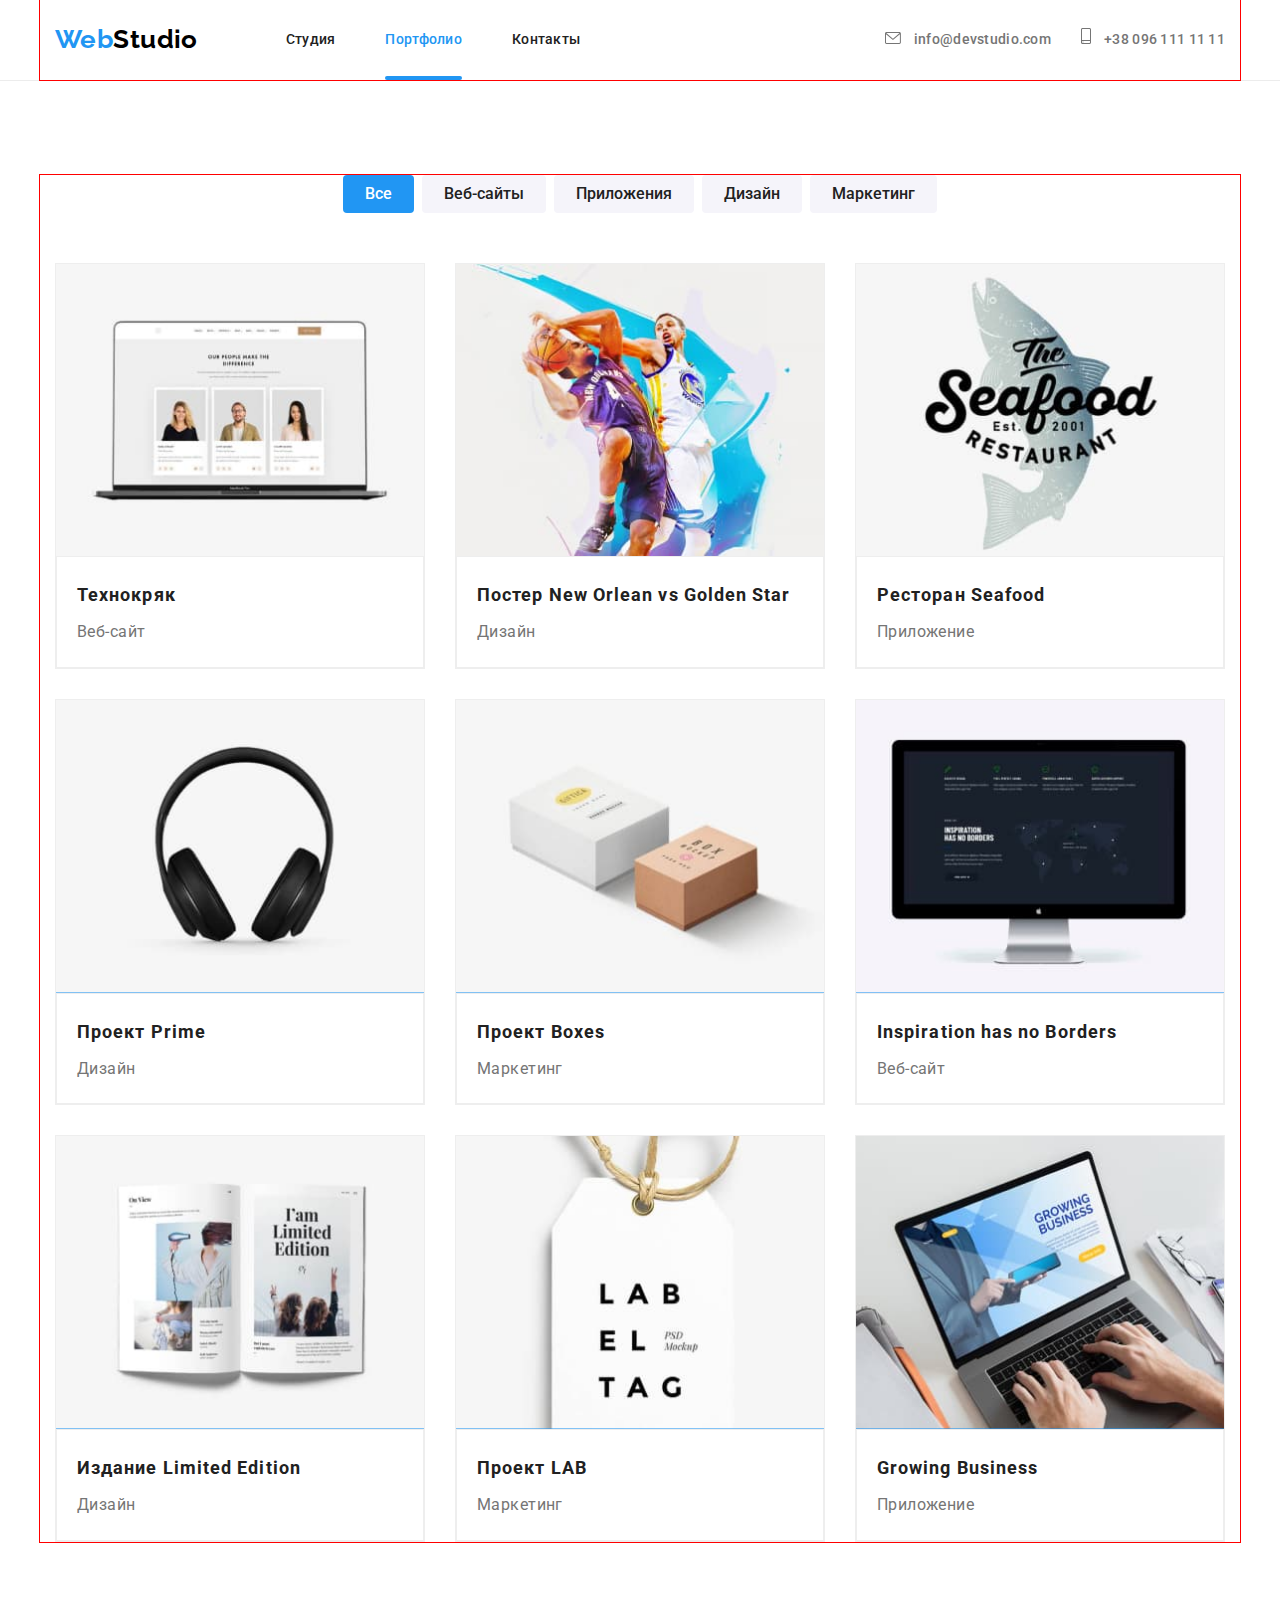
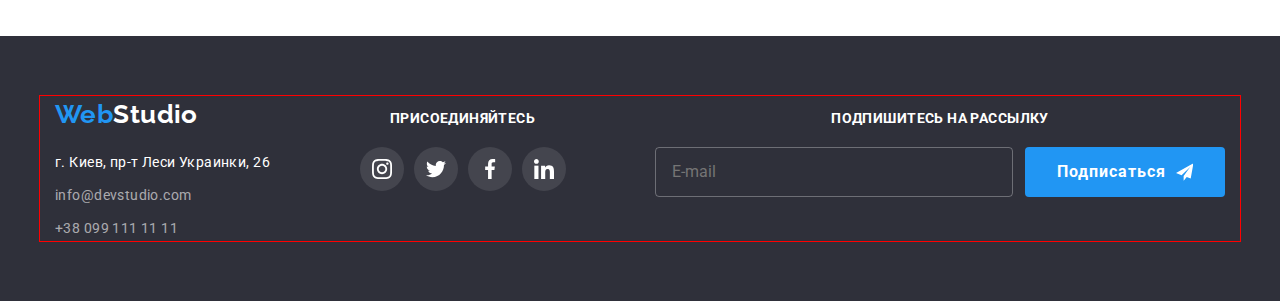
==== commit 54751d63: "portf+ind img" ====
--- a/portfolio.html
+++ b/portfolio.html
@@ -100,7 +100,18 @@
                 <li class="portfolio grid__item">
                     <a class="portfolio__link" href="">
                         <div class="portfolio__img">
-                            <img src="./images/portfolio/img1.jpg" alt="" width="370">
+                            <picture>
+                                <source srcset="./images/portfolio/desktop/portfoliolink1desktop.jpg 1x, ./images/portfolio/desktop/portfoliolink1desktop@2x.jpg 2x"
+                                    media="(min-width: 1200px)" type="image/jpg" />
+                                <source srcset="./images/portfolio/tablet/portfoliolink1tablet.jpg 1x, ./images/portfolio/tablet/portfoliolink1tablet@2x.jpg 2x"
+                                    media="(min-width: 768px)" type="image/jpg" />
+                            
+                                <source srcset="./images/portfolio/mobile/portfoliolink1mobile.jpg 1x, ./images/portfolio/mobile/portfoliolink1mobile@2x.jpg 2x"
+                                    media="(max-width: 767.98px)" type="image/jpg" />
+                            
+                                <img src="./images/portfolio/desktop/portfoliolink1desktop.jpg" alt="Технокряк" width="450" />
+                            
+                            </picture>
                         <div class="portfolio__overlay">
                             <p class="portfolio__overlay-text">
                                 Технокряк это современная площадка распространения коронавируса. Компании используют эту платформу для цифрового
@@ -108,8 +119,7 @@
                             </p>
                         </div>
                         </div>
-                       
-                        
+                                               
                         <div class="portfolio__footer">
                             <h2 class="portfolio__name">Технокряк</h2>
                             <p class="portfolio__description">Веб-сайт</p>
@@ -119,7 +129,21 @@
                 <li class="portfolio grid__item">
                     <a class="portfolio__link" href="">
                         <div class="portfolio__img">
-                            <img src="./images/portfolio/img2.jpg" alt="" width="370">
+                            <picture>
+                                <source
+                                    srcset="./images/portfolio/desktop/portfoliolink2desktop.jpg 1x, ./images/portfolio/desktop/portfoliolink2desktop@2x.jpg 2x"
+                                    media="(min-width: 1200px)" type="image/jpg" />
+                                <source
+                                    srcset="./images/portfolio/tablet/portfoliolink2tablet.jpg 1x, ./images/portfolio/tablet/portfoliolink2tablet@2x.jpg 2x"
+                                    media="(min-width: 768px)" type="image/jpg" />
+                            
+                                <source
+                                    srcset="./images/portfolio/mobile/portfoliolink2mobile.jpg 1x, ./images/portfolio/mobile/portfoliolink2mobile@2x.jpg 2x"
+                                    media="(max-width: 767.98px)" type="image/jpg" />
+                            
+                                <img src="./images/portfolio/desktop/portfoliolink2desktop.jpg" alt="Постер New Orlean vs Golden Star" width="450" />
+                            
+                            </picture>
                             <div class="portfolio__overlay">
                                 <p class="portfolio__overlay-text">
                                     Технокряк это современная площадка распространения коронавируса. Компании используют эту платформу для
@@ -137,7 +161,22 @@
                 <li class="portfolio grid__item">
                     <a class="portfolio__link" href="">
                         <div class="portfolio__img">
-                            <img src="./images/portfolio/img3.jpg" alt="" width="370">
+                            <picture>
+                                <source
+                                    srcset="./images/portfolio/desktop/portfoliolink3desktop.jpg 1x, ./images/portfolio/desktop/portfoliolink3desktop@2x.jpg 2x"
+                                    media="(min-width: 1200px)" type="image/jpg" />
+                                <source
+                                    srcset="./images/portfolio/tablet/portfoliolink3tablet.jpg 1x, ./images/portfolio/tablet/portfoliolink3tablet@2x.jpg 2x"
+                                    media="(min-width: 768px)" type="image/jpg" />
+                            
+                                <source
+                                    srcset="./images/portfolio/mobile/portfoliolink3mobile.jpg 1x, ./images/portfolio/mobile/portfoliolink3mobile@2x.jpg 2x"
+                                    media="(max-width: 767.98px)" type="image/jpg" />
+                            
+                                <img src="./images/portfolio/desktop/portfoliolink3desktop.jpg" alt="Ресторан Seafood"
+                                    width="450" />
+                            
+                            </picture>
                             <div class="portfolio__overlay">
                                 <p class="portfolio__overlay-text">
                                     Технокряк это современная площадка распространения коронавируса. Компании используют эту платформу для
@@ -156,7 +195,21 @@
                 <li class="portfolio grid__item">
                     <a class="portfolio__link" href="">
                         <div class="portfolio__img">
-                            <img src="./images/portfolio/img4.jpg" alt="" width="370">
+                            <picture>
+                                <source
+                                    srcset="./images/portfolio/desktop/portfoliolink4desktop.jpg 1x, ./images/portfolio/desktop/portfoliolink4desktop@2x.jpg 2x"
+                                    media="(min-width: 1200px)" type="image/jpg" />
+                                <source
+                                    srcset="./images/portfolio/tablet/portfoliolink4tablet.jpg 1x, ./images/portfolio/tablet/portfoliolink4tablet@2x.jpg 2x"
+                                    media="(min-width: 768px)" type="image/jpg" />
+                            
+                                <source
+                                    srcset="./images/portfolio/mobile/portfoliolink4mobile.jpg 1x, ./images/portfolio/mobile/portfoliolink4mobile@2x.jpg 2x"
+                                    media="(max-width: 767.98px)" type="image/jpg" />
+                            
+                                <img src="./images/portfolio/desktop/portfoliolink4desktop.jpg" alt="Проект Prime" width="450" />
+                            
+                            </picture>
                             <div class="portfolio__overlay">
                                 <p class="portfolio__overlay-text">
                                     Технокряк это современная площадка распространения коронавируса. Компании используют эту платформу для
@@ -175,7 +228,21 @@
                 <li class="portfolio grid__item">
                     <a class="portfolio__link" href="">
                         <div class="portfolio__img">
-                            <img src="./images/portfolio/img5.jpg" alt="" width="370">
+                            <picture>
+                                <source
+                                    srcset="./images/portfolio/desktop/portfoliolink5desktop.jpg 1x, ./images/portfolio/desktop/portfoliolink5desktop@2x.jpg 2x"
+                                    media="(min-width: 1200px)" type="image/jpg" />
+                                <source
+                                    srcset="./images/portfolio/tablet/portfoliolink5tablet.jpg 1x, ./images/portfolio/tablet/portfoliolink5tablet@2x.jpg 2x"
+                                    media="(min-width: 768px)" type="image/jpg" />
+                            
+                                <source
+                                    srcset="./images/portfolio/mobile/portfoliolink5mobile.jpg 1x, ./images/portfolio/mobile/portfoliolink5mobile@2x.jpg 2x"
+                                    media="(max-width: 767.98px)" type="image/jpg" />
+                            
+                                <img src="./images/portfolio/desktop/portfoliolink5desktop.jpg" alt="Проект Boxes" width="450" />
+                            
+                            </picture>
                             <div class="portfolio__overlay">
                                 <p class="portfolio__overlay-text">
                                     Технокряк это современная площадка распространения коронавируса. Компании используют эту платформу для
@@ -194,7 +261,21 @@
                 <li class="portfolio grid__item">
                     <a class="portfolio__link" href="">
                         <div class="portfolio__img">
-                            <img src="./images/portfolio/img6.jpg" alt="" width="370">
+                            <picture>
+                                <source
+                                    srcset="./images/portfolio/desktop/portfoliolink6desktop.jpg 1x, ./images/portfolio/desktop/portfoliolink6desktop@2x.jpg 2x"
+                                    media="(min-width: 1200px)" type="image/jpg" />
+                                <source
+                                    srcset="./images/portfolio/tablet/portfoliolink6tablet.jpg 1x, ./images/portfolio/tablet/portfoliolink6tablet@2x.jpg 2x"
+                                    media="(min-width: 768px)" type="image/jpg" />
+                            
+                                <source
+                                    srcset="./images/portfolio/mobile/portfoliolink6mobile.jpg 1x, ./images/portfolio/mobile/portfoliolink6mobile@2x.jpg 2x"
+                                    media="(max-width: 767.98px)" type="image/jpg" />
+                            
+                                <img src="./images/portfolio/desktop/portfoliolink6desktop.jpg" alt="Монитор с надписью Inspiration has no Borders" width="450" />
+                            
+                            </picture>
                             <div class="portfolio__overlay">
                                 <p class="portfolio__overlay-text">
                                     Технокряк это современная площадка распространения коронавируса. Компании используют эту платформу для
@@ -213,7 +294,22 @@
                 <li class="portfolio grid__item">
                     <a class="portfolio__link" href="">
                         <div class="portfolio__img">
-                            <img src="./images/portfolio/img7.jpg" alt="" width="370">
+                            <picture>
+                                <source
+                                    srcset="./images/portfolio/desktop/portfoliolink7desktop.jpg 1x, ./images/portfolio/desktop/portfoliolink7desktop@2x.jpg 2x"
+                                    media="(min-width: 1200px)" type="image/jpg" />
+                                <source
+                                    srcset="./images/portfolio/tablet/portfoliolink7tablet.jpg 1x, ./images/portfolio/tablet/portfoliolink7tablet@2x.jpg 2x"
+                                    media="(min-width: 768px)" type="image/jpg" />
+                            
+                                <source
+                                    srcset="./images/portfolio/mobile/portfoliolink7mobile.jpg 1x, ./images/portfolio/mobile/portfoliolink7mobile@2x.jpg 2x"
+                                    media="(max-width: 767.98px)" type="image/jpg" />
+                            
+                                <img src="./images/portfolio/desktop/portfoliolink7desktop.jpg" alt="Издание Limited Edition"
+                                    width="450" />
+                            
+                            </picture>
                             <div class="portfolio__overlay">
                                 <p class="portfolio__overlay-text">
                                     Технокряк это современная площадка распространения коронавируса. Компании используют эту платформу для
@@ -232,7 +328,21 @@
                 <li class="portfolio grid__item">
                     <a class="portfolio__link" href="">
                         <div class="portfolio__img">
-                            <img src="./images/portfolio/img8.jpg" alt="" width="370">
+                            <picture>
+                                <source
+                                    srcset="./images/portfolio/desktop/portfoliolink8desktop.jpg 1x, ./images/portfolio/desktop/portfoliolink8desktop@2x.jpg 2x"
+                                    media="(min-width: 1200px)" type="image/jpg" />
+                                <source
+                                    srcset="./images/portfolio/tablet/portfoliolink8tablet.jpg 1x, ./images/portfolio/tablet/portfoliolink8tablet@2x.jpg 2x"
+                                    media="(min-width: 768px)" type="image/jpg" />
+                            
+                                <source
+                                    srcset="./images/portfolio/mobile/portfoliolink8mobile.jpg 1x, ./images/portfolio/mobile/portfoliolink8mobile@2x.jpg 2x"
+                                    media="(max-width: 767.98px)" type="image/jpg" />
+                            
+                                <img src="./images/portfolio/desktop/portfoliolink8desktop.jpg" alt="Проект LAB" width="450" />
+                            
+                            </picture>
                             <div class="portfolio__overlay">
                                 <p class="portfolio__overlay-text">
                                     Технокряк это современная площадка распространения коронавируса. Компании используют эту платформу для
@@ -251,7 +361,21 @@
                 <li class="portfolio grid__item">
                     <a class="portfolio__link" href="">
                         <div class="portfolio__img">
-                            <img src="./images/portfolio/img9.jpg" alt="" width="370">
+                            <picture>
+                                <source
+                                    srcset="./images/portfolio/desktop/portfoliolink9desktop.jpg 1x, ./images/portfolio/desktop/portfoliolink9desktop@2x.jpg 2x"
+                                    media="(min-width: 1200px)" type="image/jpg" />
+                                <source
+                                    srcset="./images/portfolio/tablet/portfoliolink9tablet.jpg 1x, ./images/portfolio/tablet/portfoliolink9tablet@2x.jpg 2x"
+                                    media="(min-width: 768px)" type="image/jpg" />
+                            
+                                <source
+                                    srcset="./images/portfolio/mobile/portfoliolink9mobile.jpg 1x, ./images/portfolio/mobile/portfoliolink9mobile@2x.jpg 2x"
+                                    media="(max-width: 767.98px)" type="image/jpg" />
+                            
+                                <img src="./images/portfolio/desktop/portfoliolink9desktop.jpg" alt="Growing Business" width="450" />
+                            
+                            </picture>
                             <div class="portfolio__overlay">
                                 <p class="portfolio__overlay-text">
                                     Технокряк это современная площадка распространения коронавируса. Компании используют эту платформу для
--- a/css/main.min.css
+++ b/css/main.min.css
@@ -1,2 +1,2 @@
-:root{--main-text-color: #757575;--title-color: #212121;--background-text-color: #ffffff;--special-text-color: #2196f3;--white-bg-color: #ffffff;--dark-bg-color: #2f303a;--second-bg-color: #f5f4fa;--third-bg-color: #2196f3;--icon-color: #afb1b8}html{box-sizing:border-box}*,*::before,*::after{box-sizing:inherit}body{font-family:'Roboto', sans-serif;font-style:normal;font-weight:400;font-size:14px;line-height:1.71;letter-spacing:0.03em;background-color:var(--white-bg-color);color:var(--main-text-color)}h1,h2,h3,h4,h5,h6,p{margin-top:0}p{margin:0}img{display:block;max-width:100%;height:auto}a{text-decoration:none;color:var(--main-text-color)}.visually-hidden{position:absolute !important;clip:rect(1px 1px 1px 1px);clip:rect(1px, 1px, 1px, 1px);padding:0 !important;border:0 !important;height:1px !important;width:1px !important;overflow:hidden;margin:0}.list{margin-top:0;margin-bottom:0;padding-left:0;list-style:none}.hero__title,.benefits-list__header{text-transform:uppercase}.container{max-width:100%;padding-right:15px;padding-left:15px;margin-right:auto;margin-left:auto;outline:1px solid red}@media screen and (min-width: 480px){.container{max-width:480px}}@media screen and (min-width: 768px){.container{max-width:768px}}@media screen and (min-width: 1200px){.container{max-width:1200px}}.section{padding-top:60px;padding-bottom:60px}@media screen and (min-width: 1200px){.section{padding-top:94px;padding-bottom:94px}}.section-title{font-size:36px;line-height:1.16;text-align:center;color:var(--title-color)}@media screen and (min-width: 1200px){.section-title{margin-bottom:50px}}.grid{display:flex;flex-wrap:wrap;margin-left:-30px;margin-top:-30px}.grid__item{flex-basis:calc((100% - 30px * var(--grid__item)) / var(--grid__item));margin-left:30px;margin-top:30px}.header{border-bottom:1px solid #ececec}.header-content{display:flex;justify-content:space-between;align-items:center;position:relative}.all-nav{display:flex;justify-content:space-between;align-items:center;margin-right:auto}@media screen and (max-width: 767.98px){.nav-list{display:none}}@media screen and (min-width: 768px){.nav-list{display:flex;margin-left:auto;margin-right:auto;margin-left:88px}}.nav-list__link{display:flex;align-items:center;justify-content:center;padding-top:32px;padding-bottom:32px}.nav-list__item:not(:last-child){margin-right:50px}.link{color:var(--title-color);transition:color 250ms cubic-bezier(0.4, 0, 0.2, 1)}.link--current{position:relative;color:var(--special-text-color)}.link--current::after{position:absolute;left:0;bottom:0;content:'';width:100%;height:4px;background-color:var(--third-bg-color);border-radius:2px}@media screen and (max-width: 767.98px){.contacts-list{display:none}}@media screen and (min-width: 768px) and (max-width: 1199.98px){.contacts-list{flex-direction:column;justify-content:start;margin-right:0}}@media screen and (min-width: 1200px){.contacts-list{display:flex;margin-left:auto}}@media screen and (min-width: 1200px){.contacts-list__item:not(:last-child){margin-right:30px}}.link,.contacts{font-weight:500;font-size:14px;line-height:1.14;letter-spacing:0.02em;text-decoration:none}.link:hover,.link:focus,.contacts:hover,.contacts:focus{color:var(--special-text-color)}.contacts-list__link{color:inherit;transition:color 250ms cubic-bezier(0.4, 0, 0.2, 1)}@media screen and (min-width: 768px) and (max-width: 1199.98px){.contacts-list__link{font-size:12px;line-height:1.16}}@media screen and (min-width: 1200px){.contacts-list__link{padding-top:32px;padding-bottom:32px}}.contacts-list__icon{margin-right:10px;display:inline-flex;fill:currentColor;transition:fill 250ms cubic-bezier(0.4, 0, 0.2, 1)}.contacts-list__icon:hover,.contacts-list__icon:focus{fill:var(--special-text-color)}.mobile-menu{display:none;position:fixed;top:0;left:0;width:100%;height:100vh;opacity:0;pointer-events:none;padding-top:48px;padding-bottom:48px;padding-left:40px;background-color:var(--white-bg-color)}.mobile-menu.is-open{display:flex;flex-direction:column;align-content:space-between;z-index:100;overflow-y:scroll;transition:opacity}@media screen and (min-width: 768px){.mobile-menu,.mobile-menu.is-open{display:none}}.mobile-menu.is-open{opacity:1;pointer-events:visible}.mobile-menu.is-open .mobile-menu__button{position:fixed;top:10px;right:15px}.mobile-menu__button{position:absolute;top:10px;right:10px;z-index:999;width:40px;height:40px;background-color:transparent;border:none}.mobile-menu__button:focus,.mobile-menu__button:hover{background-color:transparent;box-shadow:none}@media screen and (min-width: 768px){.mobile-menu__button{display:none}}.mobile-menu__icon{width:40px;height:40px}.mobile-menu__icon:hover,.mobile-menu__icon:focus{fill:var(--third-bg-color)}.mobile-menu__button .menu-close{display:none}.mobile-menu__button.is-open .menu-close{display:block}.mobile-menu__button.is-open .menu-burger{display:none}.mobile-menu__list{display:block;margin-left:0;margin-right:auto}.mobile-menu__item:not(:last-child){margin-bottom:32px}.mobile-menu__link{font-weight:500;font-size:40px;line-height:1.18;letter-spacing:0.02em}.mobile-menu__link--current{color:var(--special-text-color)}.mobile-menu__link--mobile{font-size:34px;color:var(--special-text-color)}.mobile-menu__link--mail{font-size:24px;line-height:1.17;color:#757575}.mobile-menu__list--bottom{margin-top:auto}.socials-menu__list{display:flex;margin-top:64px;flex-wrap:wrap}.socials-menu__item:not(:last-child)::after{content:'';border:1px solid rgba(33,33,33,0.2);transform:rotate(90deg);margin-right:10px;margin-left:10px}.socials-menu__link{font-weight:500;font-size:18px;line-height:1.22;letter-spacing:0.02em;color:var(--special-text-color)}.logo{display:block;padding-top:16px;padding-bottom:16px;color:#000000}@media screen and (min-width: 768px){.logo{padding-top:24px;padding-bottom:25px}}.logo--web{color:var(--special-text-color)}.logo--footer{color:var(--white-bg-color)}.logo,.logo--footer{font-family:'Raleway', sans-serif;font-weight:700;font-size:24px;line-height:1.16;text-decoration:none}@media screen and (min-width: 1200px){.logo,.logo--footer{font-size:26px;line-height:1.19}}.hero{padding-top:118px;padding-bottom:118px;max-width:100%;height:400px;margin-left:auto;margin-right:auto;text-align:center;background-color:#c4c4c4;background-size:cover;background-repeat:no-repeat;background-position:center}.hero__title{font-weight:900;font-size:26px;line-height:1.36;text-align:center;letter-spacing:0.06em;color:var(--background-text-color);width:100%;margin-bottom:30px}@media screen and (min-width: 768px){.benefits-list{display:flex}}@media screen and (min-width: 768px) and (max-width: 1199.98px){.benefits-list{flex-wrap:wrap}}.benefits-list__item{width:100%}.benefits-list__item::before{content:'';display:block;height:120px;background-size:70px 70px;background-repeat:no-repeat;background-position:center;background-color:var(--second-bg-color);margin-bottom:30px}@media screen and (min-width: 768px) and (max-width: 1199.98px){.benefits-list__item{--grid__item: 2}}@media screen and (min-width: 1200px){.benefits-list__item{--grid__item: 4;margin-top:0px}}.icon-antenna::before{background-image:url(../images/icons/antenna.svg)}.icon-clock::before{background-image:url(../images/icons/clock.svg)}.icon-diagram::before{background-image:url(../images/icons/diagram.svg)}.icon-astronaut::before{background-image:url(../images/icons/astronaut.svg)}.benefits-list__header{font-size:14px;line-height:1.14;margin-bottom:10px;color:var(--title-color)}@media screen and (max-width: 767.98px){.benefits-list__header{text-align:center}}.work-examples{padding-bottom:94px}@media screen and (max-width: 1199.98px){.work-examples{display:none}}.work-examples__list{display:flex}.work-examples__item:not(:last-child){margin-right:30px}.work-examples__item{position:relative}.work-examples__text-box{position:absolute;width:370px;height:70px;bottom:0;left:0;background-color:rgba(47,48,58,0.8)}.work-examples__text{font-weight:bold;font-size:14px;line-height:1.14;text-align:center;text-transform:uppercase;color:var(--background-text-color);padding-top:27px;padding-bottom:27px}.team__list{text-align:center}@media screen and (min-width: 768px){.team__list{display:flex}}@media screen and (max-width: 1199.98px){.team__list{flex-wrap:wrap}}.team__item{background-color:var(--white-bg-color);text-align:center;box-shadow:0px 1px 3px rgba(0,0,0,0.12),0px 1px 1px rgba(0,0,0,0.14),0px 2px 1px rgba(0,0,0,0.2);border-radius:0px 0px 4px 4px}@media screen and (min-width: 480px){.team__item{--grid__item: 1}}@media screen and (min-width: 768px){.team__item{--grid__item: 2}}@media screen and (min-width: 1200px){.team__item{--grid__item: 4}}.team__name{font-weight:500;font-size:16px;padding-bottom:10px;margin:0;color:var(--title-color)}.team__position{font-size:16px}.team__footer{padding-top:30px;padding-bottom:30px}.team{background-color:var(--second-bg-color)}.team__name,.team__position{line-height:1.18;text-align:center}.social-links{margin-top:16px;display:inline-flex}.social-links__link{display:flex;justify-content:center;align-items:center;width:44px;height:44px;border-radius:50%;transition:background-color 250ms cubic-bezier(0.4, 0, 0.2, 1)}.social-links__link:hover,.social-links__link:focus{background-color:var(--third-bg-color);outline:none}.social-links__icon{fill:var(--icon-color);transition:fill 250ms cubic-bezier(0.4, 0, 0.2, 1)}.social-links__item:not(:last-child){margin-right:10px}.social-links__link:hover .social-links__icon,.social-links__link:focus .social-links__icon{fill:var(--white-bg-color);outline:none}.clients-list{display:flex;flex-wrap:wrap;justify-content:center}.clients-list__link{display:flex;justify-content:center;align-items:center;width:100%;height:90px;border:1px solid var(--icon-color);border-radius:4px;transition:border 250ms cubic-bezier(0.4, 0, 0.2, 1)}.clients-list__link:hover,.clients-list__link:focus{border:1px solid var(--third-bg-color);outline:none}.clients-list__icon{fill:var(--icon-color);transition:fill 250ms cubic-bezier(0.4, 0, 0.2, 1)}@media screen and (max-width: 767.98px){.clients-list__item{--grid__item: 2}}@media screen and (min-width: 768px){.clients-list__item{--grid__item: 3}}@media screen and (min-width: 1200px){.clients-list__item{--grid__item: 6}}.clients-list__link:hover .clients-list__icon,.clients-list__link:focus .clients-list__icon{fill:var(--third-bg-color)}.footer{padding-top:60px;padding-bottom:60px;background-color:var(--dark-bg-color)}@media screen and (max-width: 767.98px){.footer__info{margin-right:auto;margin-left:auto;margin-bottom:60px;text-align:center}}@media screen and (min-width: 768px) and (max-width: 1199.98px){.footer__info{width:50%;text-align:center}}.join{font-size:14px;line-height:1.14;text-transform:uppercase;margin-bottom:20px;color:var(--background-text-color)}.join--subs{margin-left:auto;margin-right:auto}.address{font-style:normal;color:var(--background-text-color);margin-top:20px}.address__contacts{color:rgba(255,255,255,0.6);text-decoration:none;transition:color 250ms cubic-bezier(0.4, 0, 0.2, 1)}.address__contacts:hover,.address__contacts:focus{color:var(--special-text-color)}.address__item{margin-top:9px}@media screen and (min-width: 480px){.our-contacts{display:flex;flex-direction:column;justify-content:space-between}}@media screen and (min-width: 768px) and (max-width: 1199.98px){.our-contacts{display:flex;flex-wrap:wrap;flex-direction:row;align-items:baseline;justify-content:space-around}}@media screen and (min-width: 1200px){.our-contacts{display:flex;justify-content:space-between;flex-direction:row;align-items:baseline}}.social-networks{display:flex;flex-direction:column;justify-content:center;align-items:center;text-align:center}@media screen and (max-width: 767.98px){.social-networks{margin-bottom:60px}}@media screen and (min-width: 768px) and (max-width: 1199.98px){.social-networks{width:50%;text-align:center}}.social-networks__list{display:inline-flex}.social-networks__link{display:flex;justify-content:center;align-items:center;width:44px;height:44px;border-radius:50%;background-color:rgba(255,255,255,0.1);transition:background-color 250ms cubic-bezier(0.4, 0, 0.2, 1)}.social-networks__link:hover,.social-networks__link:focus{background-color:var(--third-bg-color)}.social-networks__item:not(:last-child){margin-right:10px}.social-networks__icon,.subs-form__icon{fill:var(--white-bg-color)}.subscribe{text-align:center}@media screen and (min-width: 768px) and (max-width: 1199.98px){.subscribe{margin-left:auto;margin-right:auto;margin-top:60px}}@media screen and (min-width: 1200px){.subscribe{margin-left:0;margin-right:0;padding-top:15px}}.subs-form{display:flex}@media screen and (max-width: 1199.98px){.subs-form{flex-direction:column;text-align:center}}.subs-form__input{width:100%;margin-bottom:20px;padding-left:16px;height:50px;font-size:16px;line-height:1.25;background-color:transparent;color:var(--background-text-color);border:1px solid rgba(255,255,255,0.3);border-radius:4px}@media screen and (min-width: 768px) and (max-width: 1199.98px){.subs-form__input{margin-right:auto;margin-left:auto;width:450px}}@media screen and (min-width: 1200px){.subs-form__input{width:358px;margin-right:12px;margin-bottom:0;padding-top:15px;padding-bottom:15px}}.button--subs{display:flex;align-items:center;width:200px;margin-left:auto;margin-right:auto}.subs-form__icon{margin-left:10px}body.modal-open{overflow:hidden}.backdrop{position:fixed;top:0;left:0;width:100%;height:100%;background-color:rgba(0,0,0,0.2);opacity:1;transition:opacity 250ms cubic-bezier(0.4, 0, 0.2, 1)}.backdrop.is-hidden{opacity:0;pointer-events:none}.backdrop.is-hidden .modal{transform:translate(-50%, 100%);opacity:0}.modal{position:absolute;max-width:450px;left:50%;top:50%;transform:translate(-50%, -50%);opacity:1;background-color:var(--white-bg-color);box-shadow:0px 1px 3px rgba(0,0,0,0.12),0px 1px 1px rgba(0,0,0,0.14),0px 2px 1px rgba(0,0,0,0.2);border-radius:4px;transition:opacity 250ms cubic-bezier(0.4, 0, 0.2, 1),transform 250ms cubic-bezier(0.4, 0, 0.2, 1)}@media screen and (min-width: 480px){.modal{min-width:450px}}@media screen and (min-width: 1200px){.modal{min-width:528px}}.button--close{position:absolute;top:0;right:0;width:30px;height:30px;background-color:var(--white-bg-color);border:1px solid rgba(0,0,0,0.1);border-radius:50%;margin-left:auto;margin-right:8px;margin-top:8px}.button--close:hover,.button--close:focus{cursor:pointer}.close{color:#000000}.button--close:hover .close,.button--close:focus .close{color:var(--background-text-color)}.main-form{position:relative;align-items:center;padding:40px}.main-form__header{font-weight:bold;font-size:20px;line-height:1.15;text-align:center;color:#212121;margin-bottom:12px}.main-form__item{display:flex;flex-direction:column}.main-form__label{font-size:12px;line-height:1.16;letter-spacing:0.01em;color:#757575}.main-form__field{position:relative;margin-top:4px;margin-bottom:10px}.main-form__field:focus-within{fill:var(--third-bg-color)}.main-form__input:focus-within,textarea{border:1px solid #2196f3;outline-color:#2196f3}.main-form__icon{position:absolute;top:50%;left:12px;transform:translateY(-50%);transition:fill 250ms cubic-bezier(0.4, 0, 0.2, 1)}.main-form__input{width:100%;height:40px;padding-left:42px;border:1px solid rgba(33,33,33,0.2);box-sizing:border-box;border-radius:4px;transition:all 250ms cubic-bezier(0.4, 0, 0.2, 1)}textarea{width:100%;border-width:2px;border-radius:4px;padding:12px 16px;border-color:rgba(33,33,33,0.2);resize:none;margin-top:4px;margin-bottom:20px}textarea:placeholder-shown{font-size:14px;line-height:1.14;letter-spacing:0.01em;color:rgba(117,117,117,0.5)}.agreement{display:flex;flex-direction:column;align-items:center}.agreement__label{display:flex;align-items:center;font-size:12px}@media screen and (min-width: 1200px){.agreement__label{font-size:14px}}.agreement__link{color:var(--special-text-color);text-decoration:underline}.agreement-text{margin-left:7px}.btn--send{margin-top:30px}.checkbox{position:absolute;width:1px;height:1px;margin:-1px;border:0;padding:0;clip:rect(0 0 0 0);overflow:hidden}.agreement__icon{display:inline-block;width:16px;height:15px;background-image:url(../images/icons/rect.svg);background-size:contain;background-origin:border-box;transition:all 250ms cubic-bezier(0.4, 0, 0.2, 1)}.checkbox:checked+.agreement__icon{display:inline-block;width:16px;height:15px;border-radius:4px;background-color:var(--third-bg-color);background-image:url(../images/icons/icon-check.svg);background-size:contain;background-origin:border-box}.filter{display:flex;flex-wrap:wrap;justify-content:start}@media screen and (min-width: 480px){.filter{margin-bottom:40px}}@media screen and (min-width: 768px){.filter{margin-bottom:30px;justify-content:center}}@media screen and (min-width: 1200px){.filter{margin-bottom:50px}}.filter__item{outline:none}@media screen and (max-width: 767.98px){.filter__item{padding-bottom:15px}}.filter__item:nth-child(n+4){padding-bottom:0}.filter__item:not(:last-child){margin-right:8px}.portfolio{border:1px solid #eeeeee;background:#ffffff;transition:box-shadow 250ms cubic-bezier(0.4, 0, 0.2, 1)}@media screen and (min-width: 480px){.portfolio{--grid__item: 1}}@media screen and (min-width: 768px){.portfolio{--grid__item: 2}}@media screen and (min-width: 1200px){.portfolio{--grid__item: 3}}.portfolio__img{position:relative;overflow:hidden}.portfolio__overlay{display:inline-block;position:absolute;width:100%;height:100%;top:0;left:0;transform:translateY(100%);background-color:rgba(33,150,243,0.9);transition:transform 250ms cubic-bezier(0.4, 0, 0.2, 1)}.portfolio__overlay-text{font-size:18px;line-height:1.55;color:var(--background-text-color);padding:63px 24px 63px 24px}.portfolio:hover .portfolio__overlay,.portfolio:focus .portfolio__overlay{transform:translateY(0)}.portfolio__footer{border:1px solid #eeeeee;padding:20px 24px 20px 20px}.portfolio__name{font-size:18px;line-height:2;letter-spacing:0.06em;color:var(--title-color);margin-bottom:4px}.portfolio__description{font-size:16px;line-height:1.87}.portfolio:hover,.portfolio:focus,.portfolio__link:hover,.portfolio__link:focus{box-shadow:0px 1px 1px rgba(0,0,0,0.12),0px 4px 4px rgba(0,0,0,0.06),1px 4px 6px rgba(0,0,0,0.16)}.button--order,.button--subs,.btn--send{font-weight:700;font-size:16px;line-height:1.87;text-align:center;letter-spacing:0.06em;color:var(--background-text-color);background-color:var(--third-bg-color);padding:10px 32px 10px 32px;border:none;border-radius:4px;transition:box-shadow 250ms cubic-bezier(0.4, 0, 0.2, 1)}.button--filter{font-weight:500;font-size:16px;line-height:1.62;text-align:center;color:var(--title-color);background-color:var(--second-bg-color);padding:6px 22px 6px 22px;border:none;border-radius:4px;outline:none;transition:box-shadow 250ms cubic-bezier(0.4, 0, 0.2, 1)}.button-current{color:var(--background-text-color);background-color:var(--third-bg-color)}.button,.button--filter{cursor:pointer}.button--filter:hover,.button--filter:focus{box-shadow:0px 1px 1px rgba(0,0,0,0.12),0px 4px 4px rgba(0,0,0,0.06),1px 4px 6px rgba(0,0,0,0.16)}button:focus,button:hover{background-color:var(--third-bg-color);color:var(--background-text-color);box-shadow:0px 4px 4px rgba(0,0,0,0.15)}
+:root{--main-text-color: #757575;--title-color: #212121;--background-text-color: #ffffff;--special-text-color: #2196f3;--white-bg-color: #ffffff;--dark-bg-color: #2f303a;--second-bg-color: #f5f4fa;--third-bg-color: #2196f3;--icon-color: #afb1b8}html{box-sizing:border-box}*,*::before,*::after{box-sizing:inherit}body{font-family:'Roboto', sans-serif;font-style:normal;font-weight:400;font-size:14px;line-height:1.71;letter-spacing:0.03em;background-color:var(--white-bg-color);color:var(--main-text-color)}h1,h2,h3,h4,h5,h6,p{margin-top:0}p{margin:0}img{display:block;max-width:100%;height:auto}a{text-decoration:none;color:var(--main-text-color)}.visually-hidden{position:absolute !important;clip:rect(1px 1px 1px 1px);clip:rect(1px, 1px, 1px, 1px);padding:0 !important;border:0 !important;height:1px !important;width:1px !important;overflow:hidden;margin:0}.list{margin-top:0;margin-bottom:0;padding-left:0;list-style:none}.hero__title,.benefits-list__header{text-transform:uppercase}.container{max-width:100%;padding-right:15px;padding-left:15px;margin-right:auto;margin-left:auto;outline:1px solid red}@media screen and (min-width: 480px){.container{max-width:480px}}@media screen and (min-width: 768px){.container{max-width:768px}}@media screen and (min-width: 1200px){.container{max-width:1200px}}.section{padding-top:60px;padding-bottom:60px}@media screen and (min-width: 1200px){.section{padding-top:94px;padding-bottom:94px}}.section-title{font-size:28px;line-height:1.17;text-align:center;color:var(--title-color)}@media screen and (min-width: 1200px){.section-title{margin-bottom:50px;font-size:36px;line-height:1.16}}.grid{display:flex;flex-wrap:wrap;margin-left:-30px;margin-top:-30px}.grid__item{flex-basis:calc((100% - 30px * var(--grid__item)) / var(--grid__item));margin-left:30px;margin-top:30px}.header{border-bottom:1px solid #ececec}.header-content{display:flex;justify-content:space-between;align-items:center;position:relative}.all-nav{display:flex;justify-content:space-between;align-items:center;margin-right:auto}@media screen and (max-width: 767.98px){.nav-list{display:none}}@media screen and (min-width: 768px){.nav-list{display:flex;margin-left:auto;margin-right:auto;margin-left:88px}}.nav-list__link{display:flex;align-items:center;justify-content:center;padding-top:32px;padding-bottom:32px}.nav-list__item:not(:last-child){margin-right:50px}.link{color:var(--title-color);transition:color 250ms cubic-bezier(0.4, 0, 0.2, 1)}.link--current{position:relative;color:var(--special-text-color)}.link--current::after{position:absolute;left:0;bottom:0;content:'';width:100%;height:4px;background-color:var(--third-bg-color);border-radius:2px}@media screen and (max-width: 767.98px){.contacts-list{display:none}}@media screen and (min-width: 768px) and (max-width: 1199.98px){.contacts-list{flex-direction:column;justify-content:start;margin-right:0}}@media screen and (min-width: 1200px){.contacts-list{display:flex;margin-left:auto}}@media screen and (min-width: 1200px){.contacts-list__item:not(:last-child){margin-right:30px}}.link,.contacts{font-weight:500;font-size:14px;line-height:1.14;letter-spacing:0.02em;text-decoration:none;transition:color 250ms cubic-bezier(0.4, 0, 0.2, 1)}.link:hover,.link:focus,.contacts:hover,.contacts:focus{color:var(--special-text-color)}.contacts-list__link{color:inherit;transition:color 250ms cubic-bezier(0.4, 0, 0.2, 1)}@media screen and (min-width: 768px) and (max-width: 1199.98px){.contacts-list__link{font-size:12px;line-height:1.16}}@media screen and (min-width: 1200px){.contacts-list__link{padding-top:32px;padding-bottom:32px}}.contacts-list__icon{margin-right:10px;display:inline-flex;fill:currentColor;transition:fill 250ms cubic-bezier(0.4, 0, 0.2, 1)}.contacts-list__icon:hover,.contacts-list__icon:focus{fill:var(--special-text-color)}.mobile-menu{display:none;position:fixed;top:0;left:0;width:100%;height:100vh;opacity:0;overflow-y:scroll;pointer-events:none;z-index:100;padding-top:48px;padding-bottom:48px;padding-left:40px;background-color:var(--white-bg-color);box-shadow:0px 4px 8px rgba(0,0,0,0.04),0px 2px 4px rgba(0,0,0,0.08),0px 1px 3px rgba(0,0,0,0.16);transition:opacity 250ms cubic-bezier(0.4, 0, 0.2, 1)}.mobile-menu.is-open{display:flex;flex-direction:column;align-content:space-between}@media screen and (min-width: 768px){.mobile-menu,.mobile-menu.is-open{display:none}}.mobile-menu__button{position:absolute;top:10px;right:10px;z-index:999;width:40px;height:40px;background-color:transparent;border:none}.mobile-menu__button:focus,.mobile-menu__button:hover{background-color:transparent;box-shadow:none}@media screen and (min-width: 768px){.mobile-menu__button{display:none}}.mobile-menu.is-open{opacity:1;pointer-events:visible}.mobile-menu.is-open .mobile-menu__button{top:10px;right:15px}.mobile-menu__icon{width:40px;height:40px;transition:fill 250ms cubic-bezier(0.4, 0, 0.2, 1)}.mobile-menu__icon:hover,.mobile-menu__icon:focus{fill:var(--third-bg-color)}.mobile-menu__button .menu-close{display:none}.mobile-menu__button.is-open .menu-close{display:block}.mobile-menu__button.is-open .menu-burger{display:none}.mobile-menu__list{display:block;margin-left:0;margin-right:auto}.mobile-menu__item:not(:last-child){margin-bottom:32px}.mobile-menu__link{font-weight:500;font-size:40px;line-height:1.18;letter-spacing:0.02em}.mobile-menu__link--current{color:var(--special-text-color)}.mobile-menu__link--mobile{font-size:34px;color:var(--special-text-color)}.mobile-menu__link--mail{font-size:24px;line-height:1.17;color:#757575}.mobile-menu__list--bottom{margin-top:auto}.socials-menu__list{display:flex;margin-top:64px;flex-wrap:wrap}.socials-menu__item:not(:last-child)::after{content:'';border:1px solid rgba(33,33,33,0.2);transform:rotate(90deg);margin-right:10px;margin-left:10px}.socials-menu__link{font-weight:500;font-size:18px;line-height:1.22;letter-spacing:0.02em;color:var(--special-text-color)}.logo{display:block;padding-top:16px;padding-bottom:16px;color:#000000}@media screen and (min-width: 768px){.logo{padding-top:24px;padding-bottom:25px}}.logo--web{color:var(--special-text-color)}.logo--footer{color:var(--white-bg-color)}.logo,.logo--footer{font-family:'Raleway', sans-serif;font-weight:700;font-size:24px;line-height:1.16;text-decoration:none}@media screen and (min-width: 1200px){.logo,.logo--footer{font-size:26px;line-height:1.19}}.hero{padding-top:118px;padding-bottom:118px;max-width:100%;height:400px;margin-left:auto;margin-right:auto;text-align:center;background-color:#c4c4c4;background-size:cover;background-repeat:no-repeat;background-position:center}.hero__title{font-weight:900;font-size:26px;line-height:1.36;text-align:center;letter-spacing:0.06em;color:var(--background-text-color);width:100%;margin-bottom:30px}@media screen and (min-width: 1200px){.hero__title{font-size:44px}}@media screen and (min-width: 768px){.benefits-list{display:flex}}@media screen and (min-width: 768px) and (max-width: 1199.98px){.benefits-list{flex-wrap:wrap}}.benefits-list__item{width:100%}.benefits-list__item::before{content:'';display:block;height:120px;background-size:70px 70px;background-repeat:no-repeat;background-position:center;background-color:var(--second-bg-color);margin-bottom:30px}@media screen and (min-width: 768px) and (max-width: 1199.98px){.benefits-list__item{--grid__item: 2}}@media screen and (min-width: 1200px){.benefits-list__item{--grid__item: 4;margin-top:0px}}.icon-antenna::before{background-image:url(../images/icons/antenna.svg)}.icon-clock::before{background-image:url(../images/icons/clock.svg)}.icon-diagram::before{background-image:url(../images/icons/diagram.svg)}.icon-astronaut::before{background-image:url(../images/icons/astronaut.svg)}.benefits-list__header{font-size:14px;line-height:1.14;margin-bottom:10px;color:var(--title-color)}@media screen and (max-width: 767.98px){.benefits-list__header{text-align:center}}.work-examples{padding-bottom:94px}@media screen and (max-width: 1199.98px){.work-examples{display:none}}.work-examples__list{display:flex}.work-examples__item:not(:last-child){margin-right:30px}.work-examples__item{position:relative}.work-examples__text-box{position:absolute;width:370px;height:70px;bottom:0;left:0;background-color:rgba(47,48,58,0.8)}.work-examples__text{font-weight:bold;font-size:14px;line-height:1.14;text-align:center;text-transform:uppercase;color:var(--background-text-color);padding-top:27px;padding-bottom:27px}.team__list{display:flex;text-align:center}.team__item{background-color:var(--white-bg-color);text-align:center;box-shadow:0px 1px 3px rgba(0,0,0,0.12),0px 1px 1px rgba(0,0,0,0.14),0px 2px 1px rgba(0,0,0,0.2);border-radius:0px 0px 4px 4px}@media screen and (max-width: 767.98px){.team__item{--grid__item: 1}}@media screen and (min-width: 768px){.team__item{--grid__item: 2}}@media screen and (min-width: 1200px){.team__item{--grid__item: 4}}.team__name{font-weight:500;font-size:16px;padding-bottom:10px;margin:0;color:var(--title-color)}.team__position{font-size:16px}.team__footer{padding-top:30px;padding-bottom:30px}.team{background-color:var(--second-bg-color)}.team__name,.team__position{line-height:1.18;text-align:center}.social-links{margin-top:16px;display:inline-flex}.social-links__link{display:flex;justify-content:center;align-items:center;width:44px;height:44px;border-radius:50%;transition:background-color 250ms cubic-bezier(0.4, 0, 0.2, 1)}.social-links__link:hover,.social-links__link:focus{background-color:var(--third-bg-color);outline:none}.social-links__icon{fill:var(--icon-color);transition:fill 250ms cubic-bezier(0.4, 0, 0.2, 1)}.social-links__item:not(:last-child){margin-right:10px}.social-links__link:hover .social-links__icon,.social-links__link:focus .social-links__icon{fill:var(--white-bg-color);outline:none}.clients-list{display:flex;flex-wrap:wrap;justify-content:center}.clients-list__link{display:flex;justify-content:center;align-items:center;width:100%;height:90px;border:1px solid var(--icon-color);border-radius:4px;transition:border 250ms cubic-bezier(0.4, 0, 0.2, 1)}.clients-list__link:hover,.clients-list__link:focus{border:1px solid var(--third-bg-color);outline:none}.clients-list__icon{fill:var(--icon-color);transition:fill 250ms cubic-bezier(0.4, 0, 0.2, 1)}@media screen and (max-width: 767.98px){.clients-list__item{--grid__item: 2}}@media screen and (min-width: 768px){.clients-list__item{--grid__item: 3}}@media screen and (min-width: 1200px){.clients-list__item{--grid__item: 6}}.clients-list__link:hover .clients-list__icon,.clients-list__link:focus .clients-list__icon{fill:var(--third-bg-color)}.footer{padding-top:60px;padding-bottom:60px;background-color:var(--dark-bg-color)}@media screen and (max-width: 767.98px){.footer__info{margin-right:auto;margin-left:auto;margin-bottom:60px;text-align:center}}@media screen and (min-width: 768px) and (max-width: 1199.98px){.footer__info{width:50%;text-align:center}}.join{font-size:14px;line-height:1.14;text-transform:uppercase;margin-bottom:20px;color:var(--background-text-color)}.join--subs{margin-left:auto;margin-right:auto}.address{font-style:normal;color:var(--background-text-color);margin-top:20px}.address__contacts{color:rgba(255,255,255,0.6);text-decoration:none;transition:color 250ms cubic-bezier(0.4, 0, 0.2, 1)}.address__contacts:hover,.address__contacts:focus{color:var(--special-text-color)}.address__item{margin-top:9px}@media screen and (min-width: 480px){.our-contacts{display:flex;flex-direction:column;justify-content:space-between}}@media screen and (min-width: 768px) and (max-width: 1199.98px){.our-contacts{display:flex;flex-wrap:wrap;flex-direction:row;align-items:baseline;justify-content:space-around}}@media screen and (min-width: 1200px){.our-contacts{display:flex;justify-content:space-between;flex-direction:row;align-items:baseline}}.social-networks{display:flex;flex-direction:column;justify-content:center;align-items:center;text-align:center}@media screen and (max-width: 767.98px){.social-networks{margin-bottom:60px}}@media screen and (min-width: 768px) and (max-width: 1199.98px){.social-networks{width:50%;text-align:center}}.social-networks__list{display:inline-flex}.social-networks__link{display:flex;justify-content:center;align-items:center;width:44px;height:44px;border-radius:50%;background-color:rgba(255,255,255,0.1);transition:background-color 250ms cubic-bezier(0.4, 0, 0.2, 1)}.social-networks__link:hover,.social-networks__link:focus{background-color:var(--third-bg-color)}.social-networks__item:not(:last-child){margin-right:10px}.social-networks__icon,.subs-form__icon{fill:var(--white-bg-color)}.subscribe{text-align:center}@media screen and (min-width: 768px) and (max-width: 1199.98px){.subscribe{margin-left:auto;margin-right:auto;margin-top:60px}}@media screen and (min-width: 1200px){.subscribe{margin-left:0;margin-right:0;padding-top:15px}}.subs-form{display:flex}@media screen and (max-width: 1199.98px){.subs-form{flex-direction:column;text-align:center}}.subs-form__input{width:100%;margin-bottom:20px;padding-left:16px;height:50px;font-size:16px;line-height:1.25;background-color:transparent;color:var(--background-text-color);border:1px solid rgba(255,255,255,0.3);border-radius:4px}@media screen and (min-width: 768px) and (max-width: 1199.98px){.subs-form__input{margin-right:auto;margin-left:auto;width:450px}}@media screen and (min-width: 1200px){.subs-form__input{width:358px;margin-right:12px;margin-bottom:0;padding-top:15px;padding-bottom:15px}}.button--subs{display:flex;align-items:center;width:200px;margin-left:auto;margin-right:auto}.subs-form__icon{margin-left:10px}body.modal-open{overflow:hidden}.backdrop{position:fixed;z-index:999;top:0;left:0;width:100vw;height:100vh;background-color:rgba(0,0,0,0.2);opacity:1;transition:opacity 250ms cubic-bezier(0.4, 0, 0.2, 1)}.backdrop.is-hidden{opacity:0;pointer-events:none}.backdrop.is-hidden .modal{transform:translate(-50%, 100%);opacity:0}.modal{position:absolute;max-width:450px;left:50%;top:50%;transform:translate(-50%, -50%);opacity:1;background-color:var(--white-bg-color);box-shadow:0px 1px 3px rgba(0,0,0,0.12),0px 1px 1px rgba(0,0,0,0.14),0px 2px 1px rgba(0,0,0,0.2);border-radius:4px;transition:opacity 250ms cubic-bezier(0.4, 0, 0.2, 1),transform 250ms cubic-bezier(0.4, 0, 0.2, 1)}@media screen and (min-width: 480px){.modal{min-width:450px}}@media screen and (min-width: 1200px){.modal{min-width:528px}}.button--close{position:absolute;top:0;right:0;width:30px;height:30px;background-color:var(--white-bg-color);border:1px solid rgba(0,0,0,0.1);border-radius:50%;margin-left:auto;margin-right:8px;margin-top:8px}.button--close:hover,.button--close:focus{cursor:pointer}.close{color:#000000}.button--close:hover .close,.button--close:focus .close{color:var(--background-text-color)}.main-form{position:relative;align-items:center;padding:40px}.main-form__header{font-weight:bold;font-size:20px;line-height:1.5;text-align:center;color:#212121;margin-bottom:12px}@media screen and (min-width: 1200px){.main-form__header{line-height:1.15}}.main-form__item{display:flex;flex-direction:column}.main-form__label{font-size:12px;line-height:1.16;letter-spacing:0.01em;color:#757575}.main-form__field{position:relative;margin-top:4px;margin-bottom:10px}.main-form__field:focus-within{fill:var(--third-bg-color)}.main-form__input:focus-within,textarea{border:1px solid #2196f3;outline-color:#2196f3}.main-form__icon{position:absolute;top:50%;left:12px;transform:translateY(-50%);transition:fill 250ms cubic-bezier(0.4, 0, 0.2, 1)}.main-form__input{width:100%;height:40px;padding-left:42px;border:1px solid rgba(33,33,33,0.2);box-sizing:border-box;border-radius:4px;transition:all 250ms cubic-bezier(0.4, 0, 0.2, 1)}textarea{width:100%;border-width:2px;border-radius:4px;padding:12px 16px;border-color:rgba(33,33,33,0.2);resize:none;margin-top:4px;margin-bottom:20px}textarea:placeholder-shown{font-size:14px;line-height:1.14;letter-spacing:0.01em;color:rgba(117,117,117,0.5)}.agreement{display:flex;flex-direction:column;align-items:center}.agreement__label{display:flex;align-items:center;font-size:12px}@media screen and (min-width: 1200px){.agreement__label{font-size:14px}}.agreement__link{color:var(--special-text-color);text-decoration:underline}.agreement-text{margin-left:7px}.btn--send{margin-top:30px}.checkbox{position:absolute;width:1px;height:1px;margin:-1px;border:0;padding:0;clip:rect(0 0 0 0);overflow:hidden}.agreement__icon{display:inline-block;width:16px;height:15px;background-image:url(../images/icons/rect.svg);background-size:contain;background-origin:border-box;transition:all 250ms cubic-bezier(0.4, 0, 0.2, 1)}.checkbox:checked+.agreement__icon{display:inline-block;width:16px;height:15px;border-radius:4px;background-color:var(--third-bg-color);background-image:url(../images/icons/icon-check.svg);background-size:contain;background-origin:border-box}.filter{display:flex;flex-wrap:wrap;justify-content:start}@media screen and (max-width: 767.98px){.filter{margin-bottom:40px}}@media screen and (min-width: 768px){.filter{margin-bottom:30px;justify-content:center}}@media screen and (min-width: 1200px){.filter{margin-bottom:50px}}.filter__item{outline:none}@media screen and (max-width: 767.98px){.filter__item{padding-bottom:15px}}.filter__item:nth-child(n+4){padding-bottom:0}.filter__item:not(:last-child){margin-right:8px}.portfolio{border:1px solid #eeeeee;background:#ffffff;transition:box-shadow 250ms cubic-bezier(0.4, 0, 0.2, 1)}@media screen and (min-width: 480px){.portfolio{--grid__item: 1}}@media screen and (min-width: 768px){.portfolio{--grid__item: 2}}@media screen and (min-width: 1200px){.portfolio{--grid__item: 3}}.portfolio__img{position:relative;overflow:hidden}.portfolio__overlay{display:inline-block;position:absolute;width:100%;height:100%;top:0;left:0;transform:translateY(100%);background-color:rgba(33,150,243,0.9);transition:transform 250ms cubic-bezier(0.4, 0, 0.2, 1)}.portfolio__overlay-text{font-size:18px;line-height:1.55;color:var(--background-text-color);padding:63px 24px 63px 24px}.portfolio:hover .portfolio__overlay,.portfolio:focus .portfolio__overlay{transform:translateY(0)}.portfolio__footer{border:1px solid #eeeeee;padding:20px 24px 20px 20px}.portfolio__name{font-size:18px;line-height:2;letter-spacing:0.06em;color:var(--title-color);margin-bottom:4px}.portfolio__description{font-size:16px;line-height:1.87}.portfolio:hover,.portfolio:focus,.portfolio__link:hover,.portfolio__link:focus{box-shadow:0px 1px 1px rgba(0,0,0,0.12),0px 4px 4px rgba(0,0,0,0.06),1px 4px 6px rgba(0,0,0,0.16)}.button--order,.button--subs,.btn--send{font-weight:700;font-size:16px;line-height:1.87;text-align:center;letter-spacing:0.06em;color:var(--background-text-color);background-color:var(--third-bg-color);padding:10px 32px 10px 32px;border:none;border-radius:4px;transition:box-shadow 250ms cubic-bezier(0.4, 0, 0.2, 1)}.button--filter{font-weight:500;font-size:16px;line-height:1.62;text-align:center;color:var(--title-color);background-color:var(--second-bg-color);padding:6px 22px 6px 22px;border:none;border-radius:4px;outline:none;transition:box-shadow 250ms cubic-bezier(0.4, 0, 0.2, 1)}.button-current{color:var(--background-text-color);background-color:var(--third-bg-color)}.button,.button--filter{cursor:pointer}.button--filter:hover,.button--filter:focus{box-shadow:0px 1px 1px rgba(0,0,0,0.12),0px 4px 4px rgba(0,0,0,0.06),1px 4px 6px rgba(0,0,0,0.16)}button:focus,button:hover{background-color:var(--third-bg-color);color:var(--background-text-color);box-shadow:0px 4px 4px rgba(0,0,0,0.15)}
 /*# sourceMappingURL=main.min.css.map */